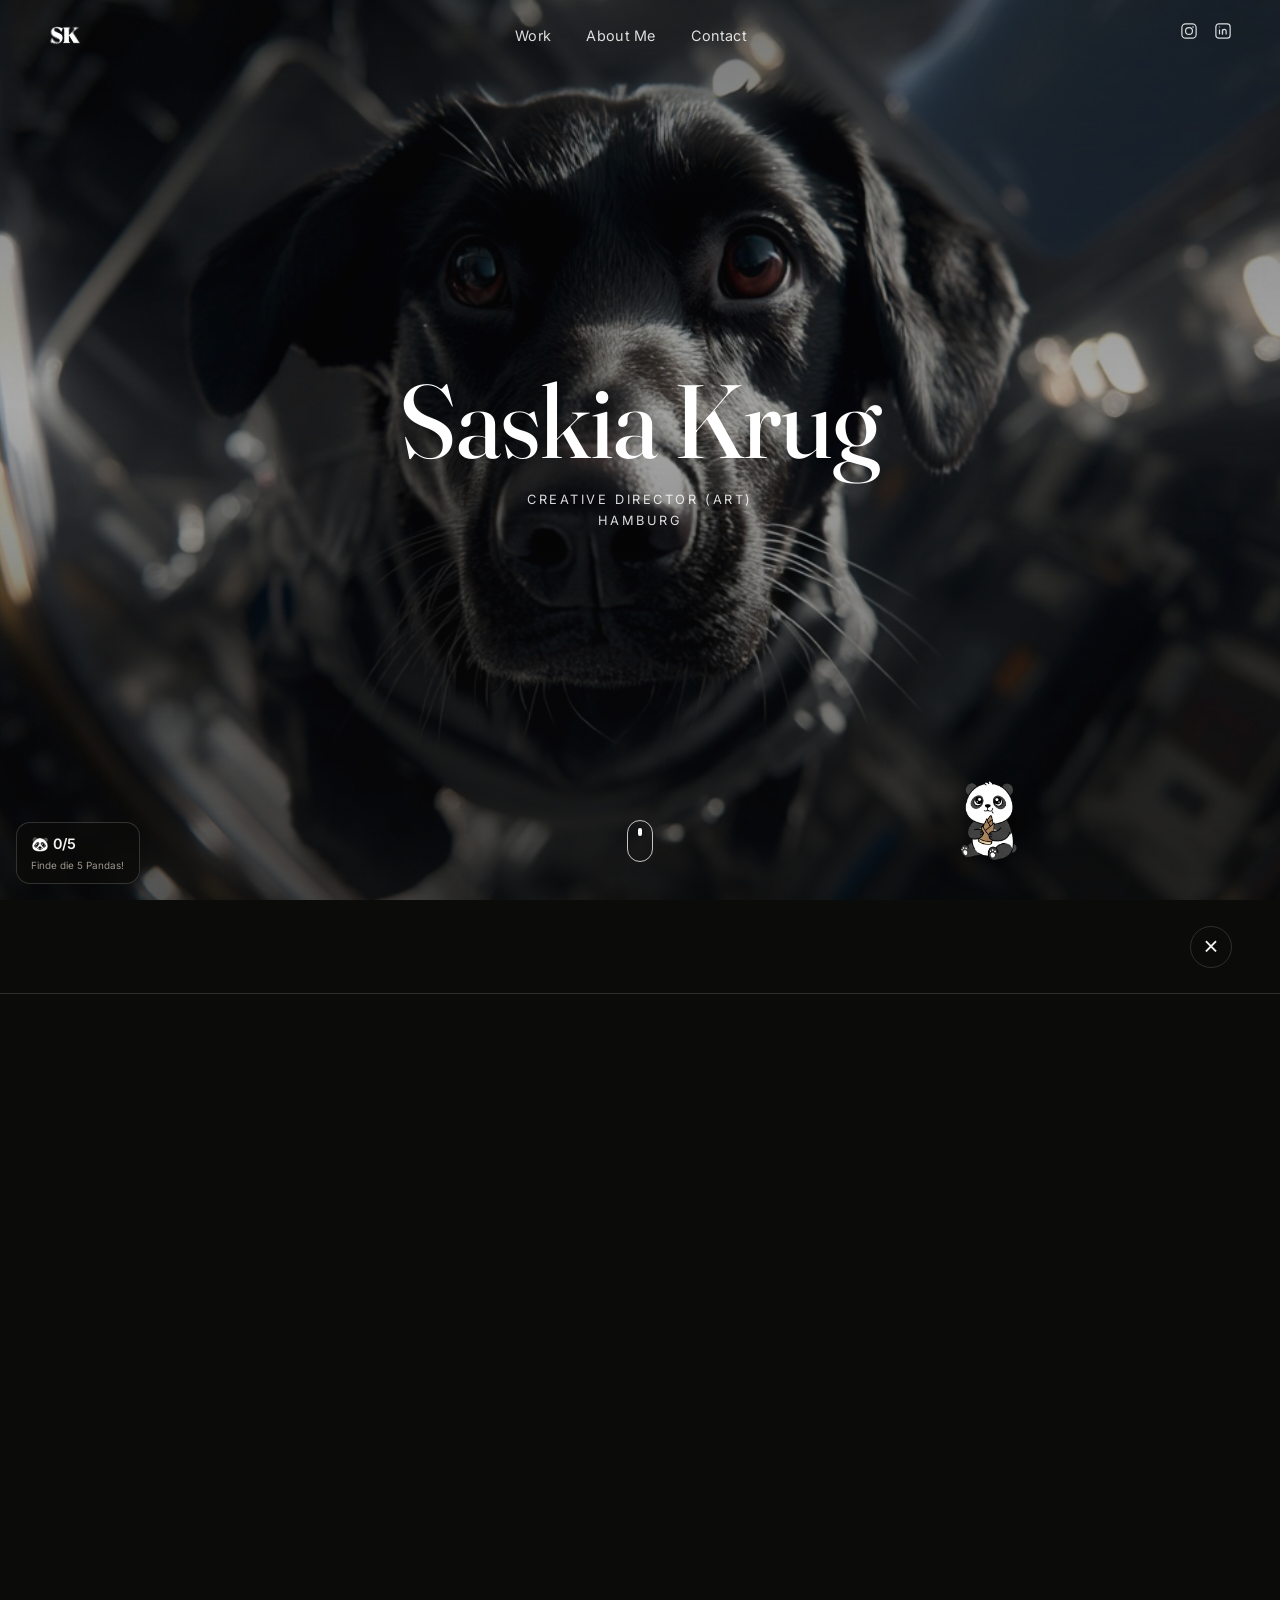
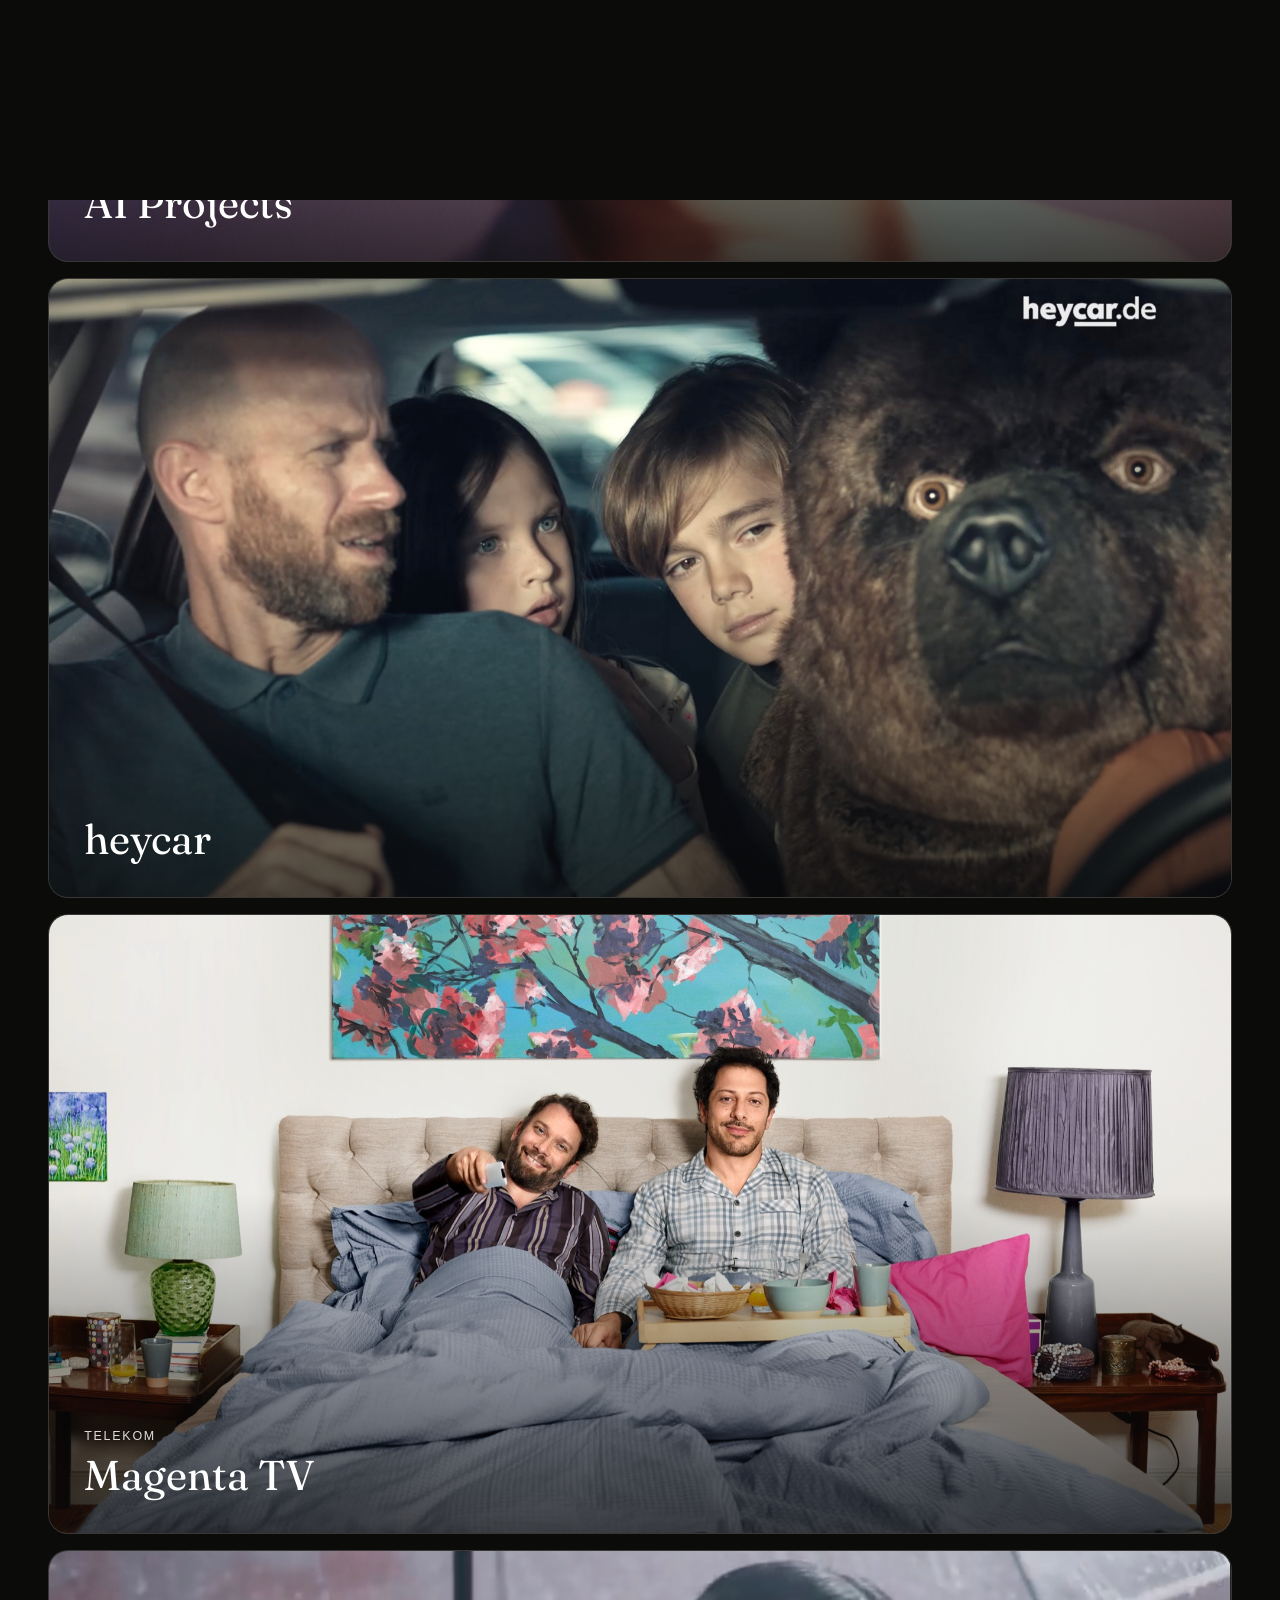
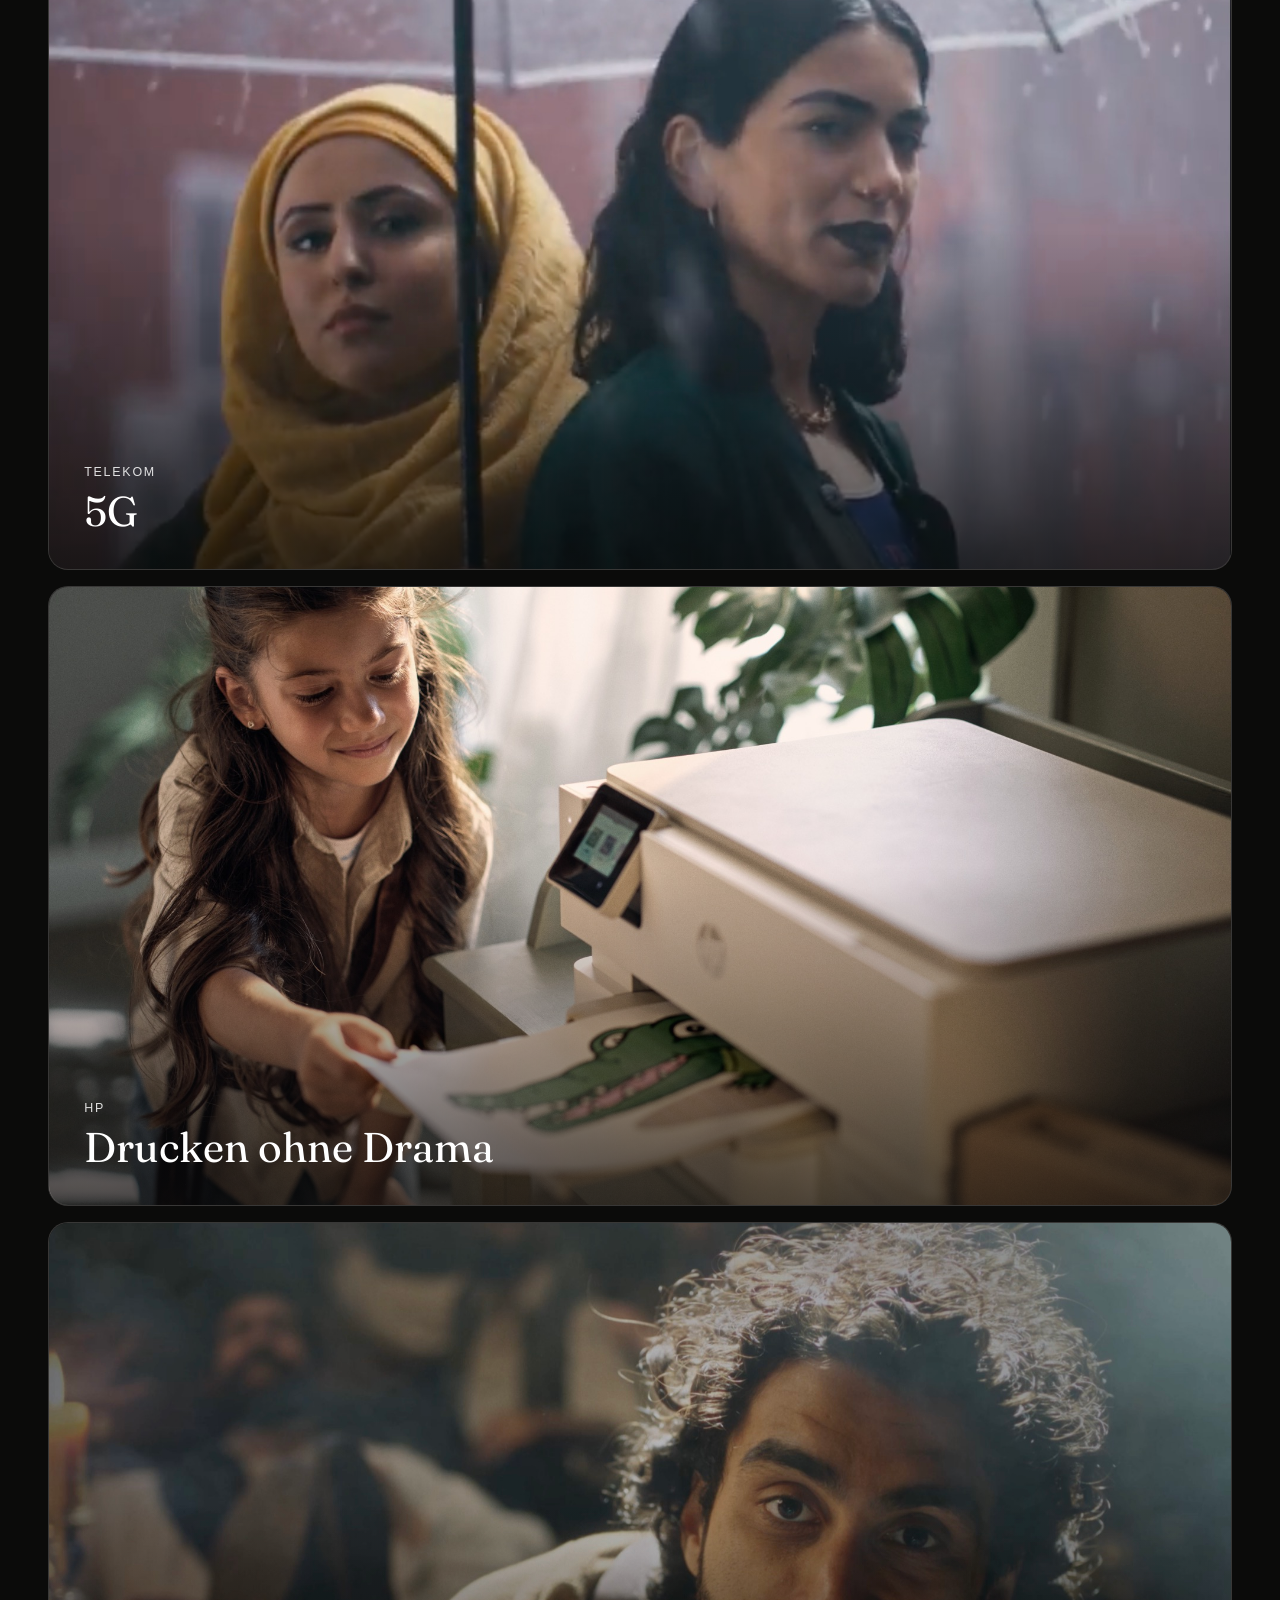
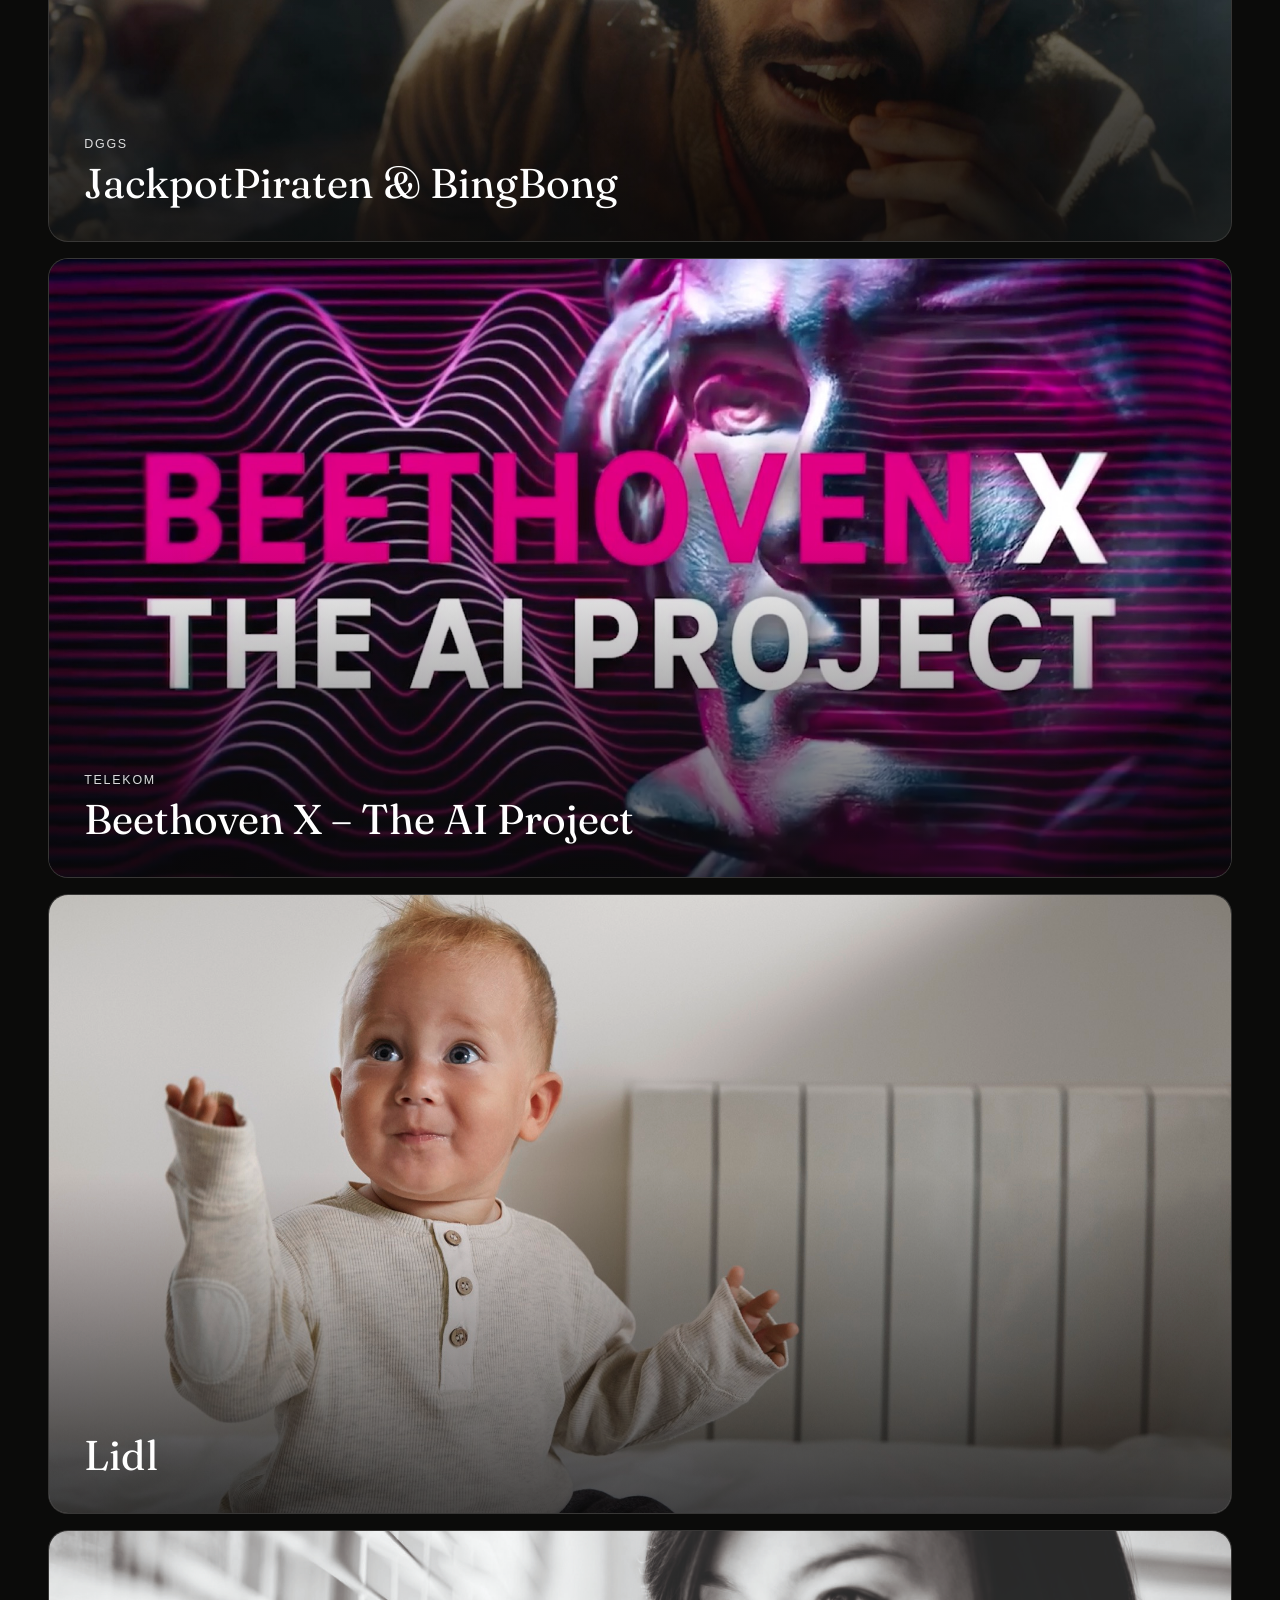
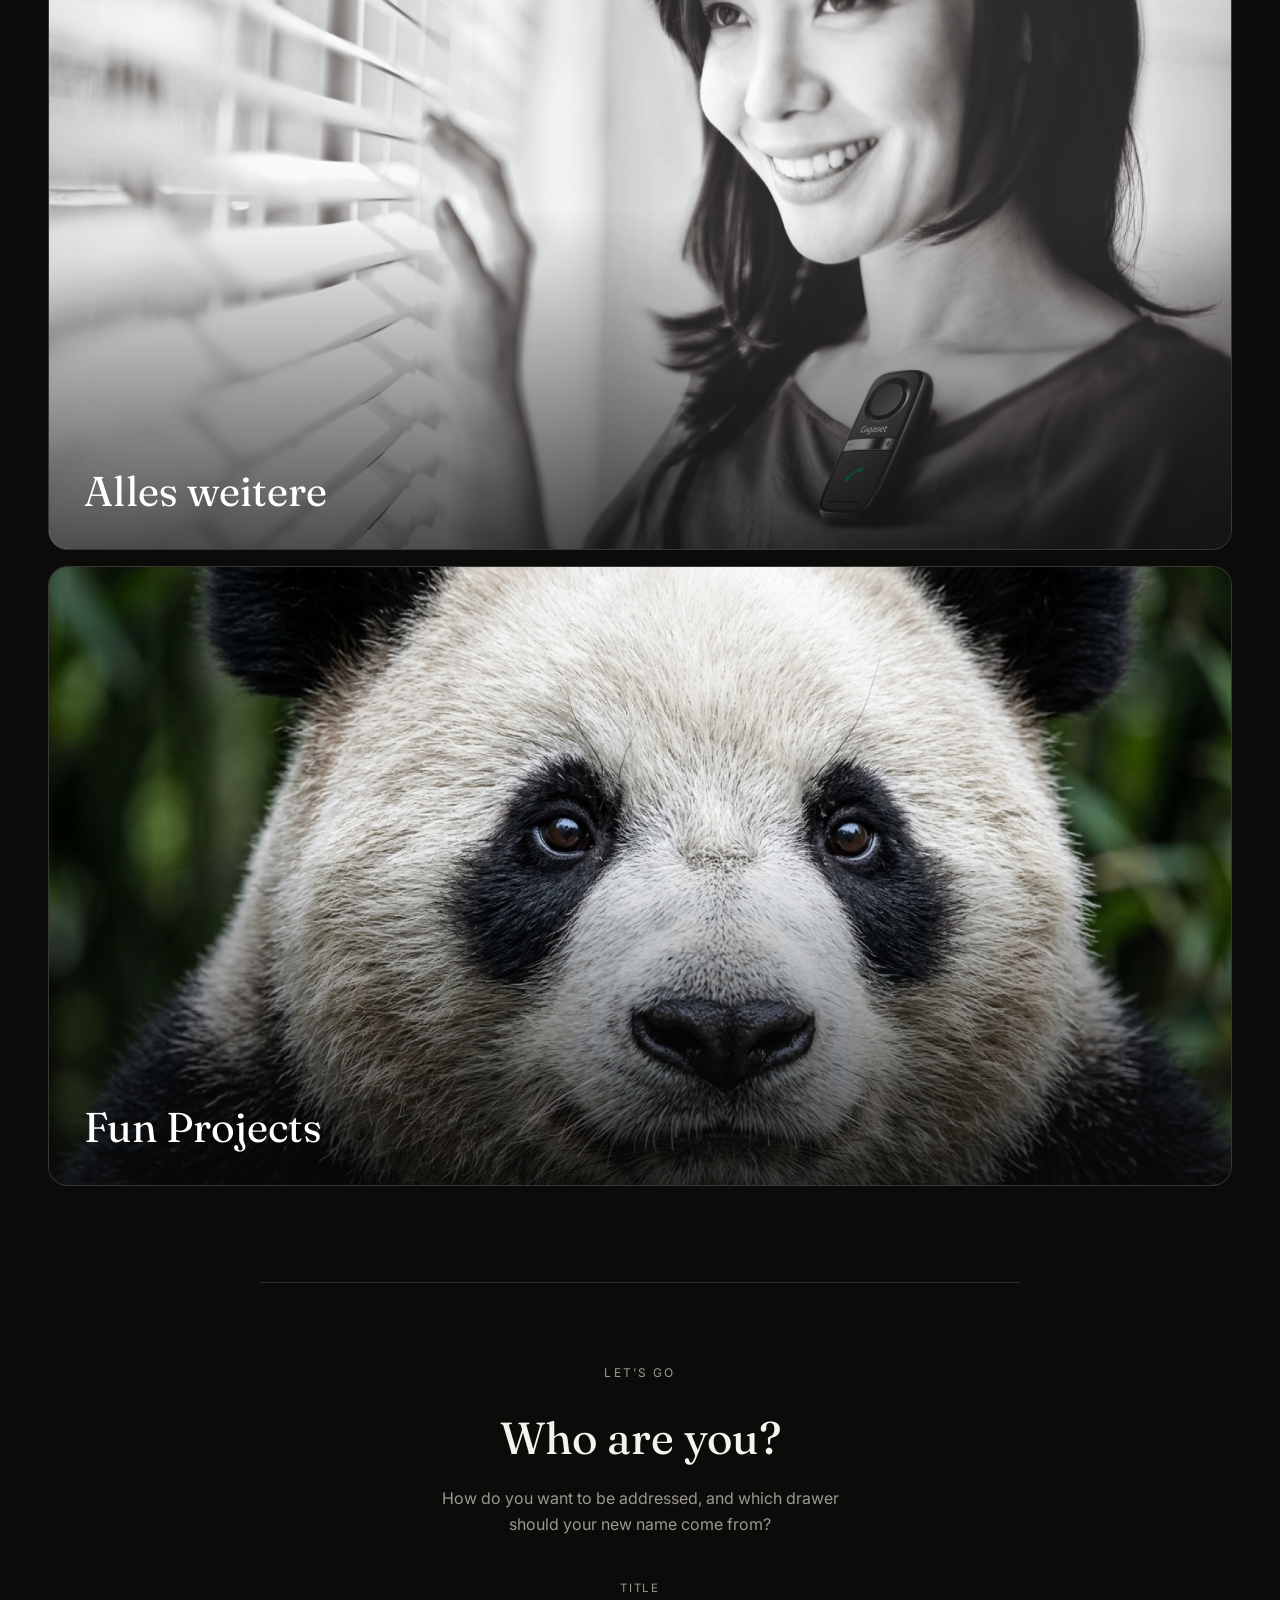
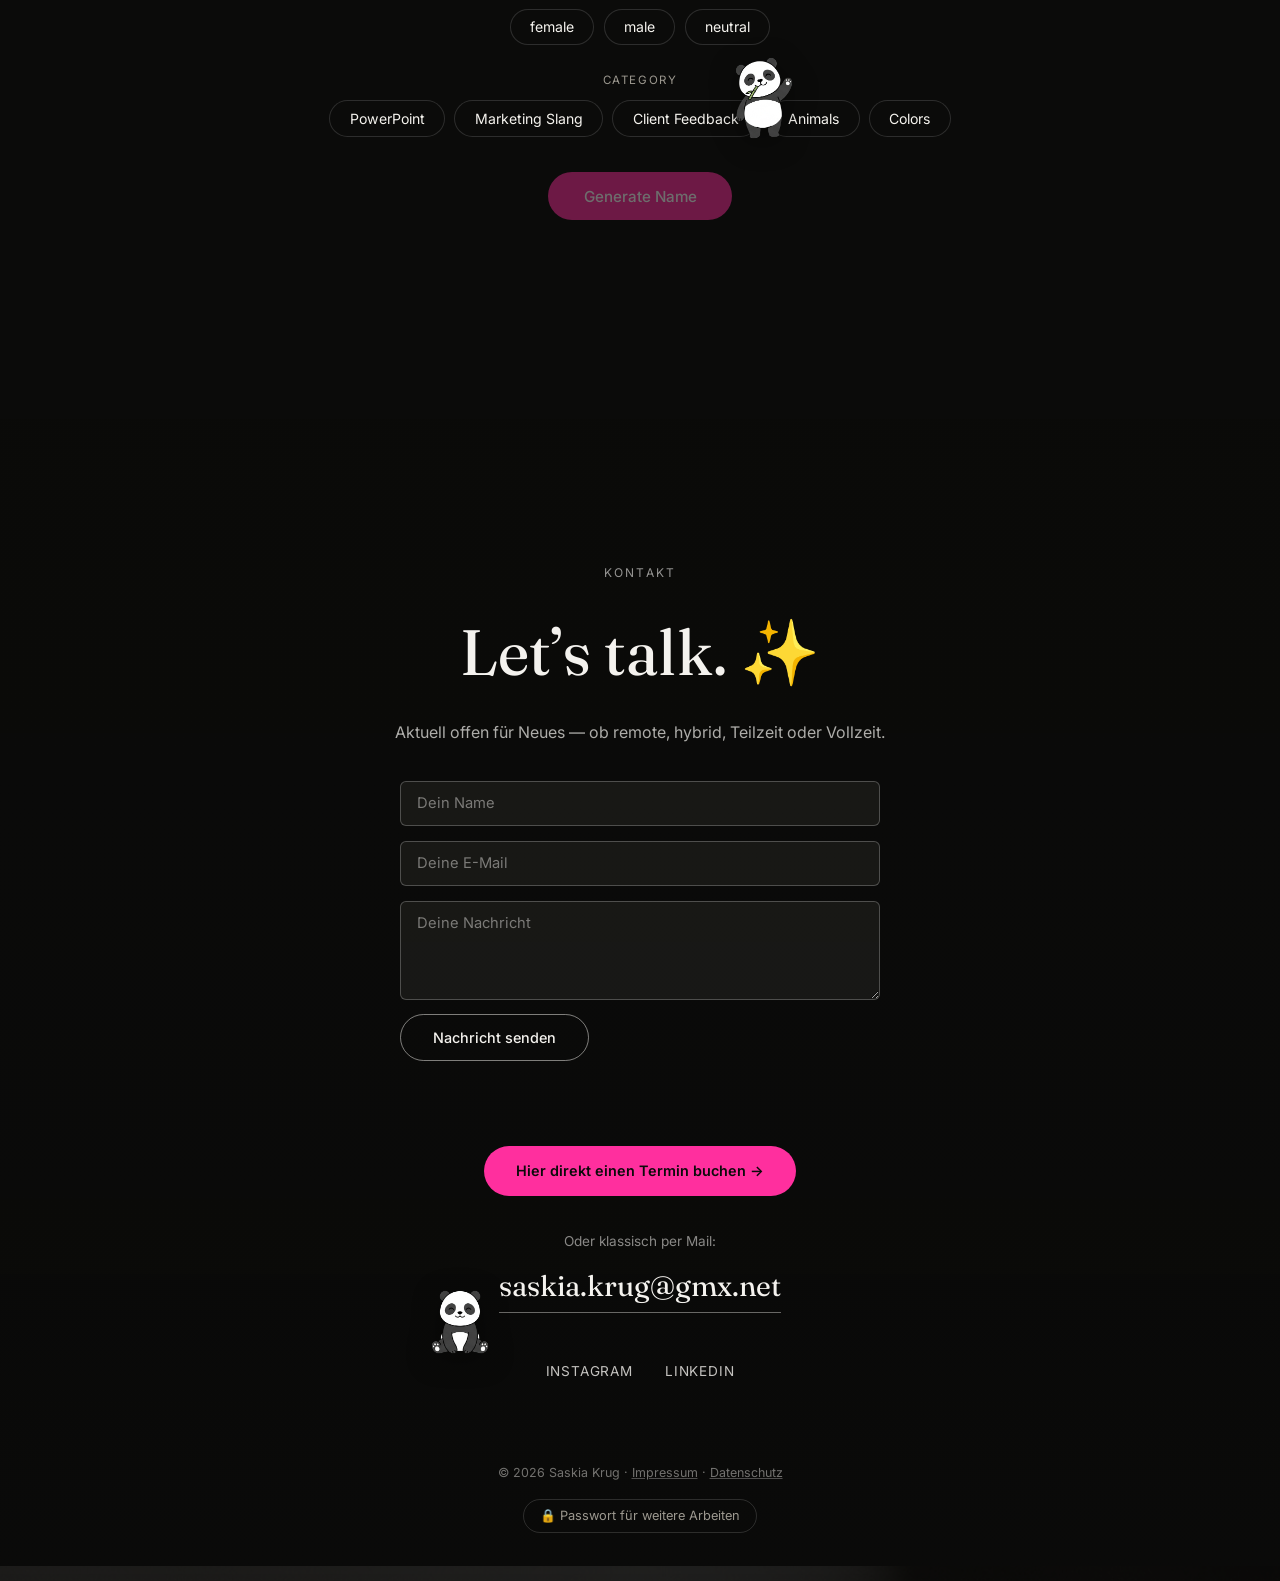
==== index.html @ 2ca51443 "About-Me-Text: Komma nach 'angefangen' wieder entfernt Co-Authored-By: Claude Sonnet 5 <noreply@anth" ====
<!DOCTYPE html>
<html lang="de">
<head>
<meta charset="UTF-8">
<meta name="viewport" content="width=device-width, initial-scale=1.0">
<title>Saskia Krug — Creative Director</title>
<link rel="icon" type="image/png" href="assets/header/favicon.png">
<meta name="description" content="Saskia Krug, Creative Director (Art) aus Hamburg. Ausgewählte Arbeiten aus knapp 20 Jahren Werbung.">
<link rel="preconnect" href="https://fonts.googleapis.com">
<link rel="preconnect" href="https://fonts.gstatic.com" crossorigin>
<link href="https://fonts.googleapis.com/css2?family=Fraunces:opsz,wght@9..144,340;9..144,440;9..144,520&family=Inter:wght@300;400;500;600&display=swap" rel="stylesheet">
<link rel="stylesheet" href="css/style.css">
<link rel="stylesheet" href="css/panda-hunt.css">
<link href="https://assets.calendly.com/assets/external/widget.css" rel="stylesheet">
<script src="https://assets.calendly.com/assets/external/widget.js" type="text/javascript" async></script>
<!-- Cloudflare Web Analytics --><script type='module' src='https://static.cloudflareinsights.com/beacon.min.js' data-cf-beacon='{"token": "488ae56f09494317940a89add49a02ae"}'></script><!-- End Cloudflare Web Analytics -->
</head>
<body data-panda-page="home">

<!-- PASSWORD GATE -->
<div class="password-gate is-hidden" id="passwordGate">
  <button class="gallery-overlay__close password-gate__close" id="passwordClose" aria-label="Schließen">&times;</button>
  <form class="password-gate__box" id="passwordForm">
    <img src="assets/header/SK_Logo.png" alt="SK" class="password-gate__logo">
    <p class="password-gate__label">Für ein paar weitere Arbeiten</p>
    <input type="password" id="passwordInput" placeholder="Passwort" autocomplete="off" required>
    <button type="submit">Rein</button>
    <p class="password-gate__error" id="passwordError" hidden>Falsches Passwort.</p>
  </form>
</div>

<!-- NAV -->
<header class="nav">
  <a href="#top" class="nav__mark" aria-label="Nach oben">
    <img src="assets/header/SK_Logo_white.png" alt="SK" class="nav__logo nav__logo--dark">
    <img src="assets/header/SK_Logo.png" alt="SK" class="nav__logo nav__logo--light">
  </a>
  <nav class="nav__links">
    <a href="#work">Work</a>
    <a href="#" id="navAbout">About Me</a>
    <a href="#contact">Contact</a>
  </nav>
  <div class="nav__social">
    <a href="https://www.instagram.com/saskiakrug/" target="_blank" rel="noopener" aria-label="Instagram">
      <svg viewBox="0 0 24 24" width="18" height="18" fill="none" stroke="currentColor" stroke-width="1.6"><rect x="2.5" y="2.5" width="19" height="19" rx="5"/><circle cx="12" cy="12" r="4.6"/><circle cx="17.4" cy="6.6" r="1.1" fill="currentColor" stroke="none"/></svg>
    </a>
    <a href="https://www.linkedin.com/in/saskia-krug/" target="_blank" rel="noopener" aria-label="LinkedIn">
      <svg viewBox="0 0 24 24" width="18" height="18" fill="none" stroke="currentColor" stroke-width="1.6"><rect x="2.5" y="2.5" width="19" height="19" rx="4"/><line x1="7.3" y1="10" x2="7.3" y2="16.5"/><circle cx="7.3" cy="6.7" r="0.2" fill="currentColor"/><path d="M11.3 16.5v-4c0-1.6 1-2.6 2.5-2.6s2.4 1 2.4 2.6v4"/><line x1="11.3" y1="10" x2="11.3" y2="16.5"/></svg>
    </a>
  </div>
</header>

<!-- HERO -->
<section class="hero" id="top">
  <video class="hero__bg" data-parallax="0.35" src="assets/header/hero-motte.mp4" poster="assets/header/hero-bg.jpeg" autoplay muted loop playsinline></video>
  <div class="hero__overlay"></div>
  <div class="hero__content">
    <h1>Saskia Krug</h1>
    <p class="eyebrow">Creative Director (Art)<br>Hamburg</p>
  </div>
  <button class="scroll-cue" data-scroll-to="#work" aria-label="Nach unten scrollen">
    <span></span>
  </button>
</section>

<!-- TICKER (Test) -->
<div class="ticker">
  <div class="ticker__clip">
    <div class="ticker__track">
      <span class="ticker__item">Breaking News +++ Currently Available +++</span>
      <span class="ticker__item">Breaking News +++ Currently Available +++</span>
      <span class="ticker__item">Breaking News +++ Currently Available +++</span>
      <span class="ticker__item">Breaking News +++ Currently Available +++</span>
      <span class="ticker__item">Breaking News +++ Currently Available +++</span>
      <span class="ticker__item">Breaking News +++ Currently Available +++</span>
      <span class="ticker__item">Breaking News +++ Currently Available +++</span>
      <span class="ticker__item">Breaking News +++ Currently Available +++</span>
    </div>
  </div>
</div>

<!-- WORK -->
<section class="work" id="work">
  <p class="section-label" data-reveal>Arbeiten</p>
  <div class="work__header" data-reveal>
    <h2 class="work__heading">WORK, WORK, WORK</h2>
    <button type="button" class="work__more-btn" id="unlockTriggerTop">Noch mehr Arbeiten</button>
  </div>
  <div class="work__grid" id="workGrid" data-reveal></div>
</section>

<!-- PLAYGROUND: NICKNAME GENERATOR -->
<section class="playground" id="playground" data-reveal>
  <p class="section-label">Let’s go</p>
  <h2 class="playground__heading">Who are you?</h2>
  <p class="playground__intro">How do you want to be addressed, and which drawer should your new name come from?</p>

  <div class="playground__controls">
    <div class="playground__group">
      <span class="playground__label">Title</span>
      <div class="playground__pills" id="genderPills">
        <button type="button" class="pill" data-value="female">female</button>
        <button type="button" class="pill" data-value="male">male</button>
        <button type="button" class="pill" data-value="neutral">neutral</button>
      </div>
    </div>
    <div class="playground__group">
      <span class="playground__label">Category</span>
      <div class="playground__pills" id="categoryPills">
        <button type="button" class="pill" data-value="powerpoint">PowerPoint</button>
        <button type="button" class="pill" data-value="marketing">Marketing Slang</button>
        <button type="button" class="pill" data-value="feedback">Client Feedback</button>
        <button type="button" class="pill" data-value="animals">Animals</button>
        <button type="button" class="pill" data-value="colors">Colors</button>
      </div>
    </div>
  </div>

  <button type="button" class="playground__generate" id="generateBtn">Generate Name</button>

  <div class="playground__result" id="playgroundResult" aria-live="polite">
    <p class="playground__result-name" id="resultName">—</p>
  </div>
</section>

<!-- CONTACT -->
<footer class="contact" id="contact" data-reveal>
  <div class="contact__bg" data-parallax="0.15" style="background-image:url('assets/header/closing-bg.jpeg')"></div>
  <div class="contact__overlay"></div>
  <div class="contact__content">
    <p class="section-label">Kontakt</p>
    <h2>Let’s talk. ✨</h2>
    <p class="contact__sub">Aktuell offen für Neues — ob remote, hybrid, Teilzeit oder Vollzeit.</p>

    <form class="contact__form" id="contactForm" action="https://formspree.io/f/xzebpyow" method="POST">
      <div class="contact__form-row">
        <input type="text" name="name" placeholder="Dein Name" required>
        <input type="email" name="email" placeholder="Deine E-Mail" required>
      </div>
      <textarea name="message" rows="4" placeholder="Deine Nachricht" required></textarea>
      <input type="text" name="_gotcha" class="contact__hp" tabindex="-1" autocomplete="off">
      <button type="submit" class="contact__submit">Nachricht senden</button>
      <p class="contact__form-status" id="contactStatus" aria-live="polite"></p>
    </form>

    <a class="contact__book" href="https://calendly.com/lydiaswelt" rel="noopener">Hier direkt einen Termin buchen →</a>

    <p class="contact__or">Oder klassisch per Mail:</p>
    <a class="contact__mail" href="mailto:saskia.krug@gmx.net">saskia.krug@gmx.net</a>
    <div class="contact__social">
      <a href="https://www.instagram.com/saskiakrug/" target="_blank" rel="noopener">Instagram</a>
      <a href="https://www.linkedin.com/in/saskia-krug/" target="_blank" rel="noopener">LinkedIn</a>
    </div>
    <p class="contact__copy">© <span id="year"></span> Saskia Krug · <a href="impressum.html">Impressum</a> · <a href="datenschutz.html">Datenschutz</a></p>
    <button type="button" class="contact__unlock" id="unlockTrigger">🔒 Passwort für weitere Arbeiten</button>
  </div>
</footer>

<!-- ABOUT OVERLAY -->
<div class="gallery-overlay about-overlay" id="aboutOverlay">
  <div class="gallery-overlay__bar">
    <div>
      <p class="gallery-overlay__client">Saskia Krug</p>
      <h3>About Me</h3>
    </div>
    <button class="gallery-overlay__close" id="aboutClose" aria-label="Schließen">&times;</button>
  </div>
  <div class="gallery-overlay__body about-overlay__body">
    <div class="about-overlay__hero">
      <div class="about-overlay__hero-bg" data-parallax="0.2" style="background-image:url('assets/header/closing-bg.jpeg')"></div>
      <div class="about-overlay__hero-overlay"></div>
      <p class="about-overlay__greeting">
        <span class="greet-line greet-line--1">Hey!</span>
        <span class="greet-line greet-line--2">Ja, wie schön, dass du hier bist! <span class="greet-emoji">🪩</span></span>
      </p>
    </div>

    <div class="about">
      <div class="about__portrait" data-reveal>
        <img src="assets/about/portrait.jpeg" alt="Porträt von Saskia Krug">
      </div>
      <div class="about__text" data-reveal>
        <p class="about__lead">Ich bin Saskia, Kreative aus Hamburg und mittlerweile seit knapp 20 Jahren in der Werbewelt zuhause.</p>
        <p>Ich hab vor 25 Jahren angefangen Kommunikationsdesign zu studieren, weil ich unbedingt nach England wollte! Meine Hamburger Uni hatte ein Partnerprogramm mit der Bucks New Uni in High Wycombe (da, wo Charlotte Roche herkommt) — gefühlt war es der einfachste Weg für mich, nach England zu ziehen. 😀 Den Abschluss habe ich an beiden Unis gemacht, danach bin ich noch 1 1/2 Jahre in London geblieben, um dann 2008 zurückzuziehen. Seitdem treibe ich mein Unwesen in der Hamburger Werbewelt.</p>
        <p>Ich bin sehr visuell getrieben, mit einer Vorliebe dafür, zusammen im Team Kampagnen zu erarbeiten — ob Telekommunikation, Mode oder Technik, irgendwie findet sich immer was Spannendes. Besonders in der Welt der Produktionen fühle ich mich zuhause. Zuletzt habe ich mir bei Leagas Delaney den Spitznamen „Prompt Queen“ erarbeitet, da ich mich dort in die wilde KI-Welt eingearbeitet habe, um die Kampagnen visuell weiterzubringen.</p>
        <p>Wie man an dieser Webseite sieht (oder auch nicht) probiere ich neuerdings auch mit Claude Code herum und habe große Lust, das bei meiner nächsten Station zu vertiefen. Ob Agentur- oder Kundenseite, Start-ups, Studios oder Produktionsfirmen — ich finde alles spannend und bin gespannt, wo die Reise als Nächstes hingeht.</p>

        <div class="stats">
          <div class="stats__item"><span>~20</span>Jahre Erfahrung</div>
          <div class="stats__item"><span>30+</span>Awards</div>
          <div class="stats__item"><span>8+</span>Agenturen</div>
        </div>

        <div class="timeline">
          <div class="timeline__row">
            <span class="timeline__date">09.2024 – 07.2026</span>
            <span class="timeline__role">CD (Art) <em>— Leagas Delaney</em></span>
          </div>
          <div class="timeline__row">
            <span class="timeline__date">02.2022 – 12.2023</span>
            <span class="timeline__role">CD (Art) <em>— TryNoAgency</em></span>
          </div>
          <div class="timeline__row">
            <span class="timeline__date">05.2018 – 12.2021</span>
            <span class="timeline__role">Senior AD <em>— DDB Hamburg</em></span>
          </div>
          <div class="timeline__row">
            <span class="timeline__date">07.2017 – 04.2018</span>
            <span class="timeline__role">Art Director <em>— Drehmoment</em></span>
          </div>
          <div class="timeline__row">
            <span class="timeline__date">02.2015 – 11.2016</span>
            <span class="timeline__role">Art Director <em>— Freunde des Hauses</em></span>
          </div>
          <div class="timeline__row">
            <span class="timeline__date">01.2013 – 11.2014</span>
            <span class="timeline__role">Art Director <em>— Neue Monarchie</em></span>
          </div>
          <div class="timeline__row">
            <span class="timeline__date">07.2010 – 10.2012</span>
            <span class="timeline__role">Jr Art Director <em>— Thjnk</em></span>
          </div>
          <div class="timeline__row">
            <span class="timeline__date">05.2009 – 06.2010</span>
            <span class="timeline__role">Junior Creative <em>— Grabarz &amp; Partner</em></span>
          </div>
        </div>
      </div>
    </div>

    <section class="clients">
      <p class="section-label">Clients</p>
      <ul class="clients__list">
        <li>Telekom</li><li>Mercedes-Benz</li><li>HP</li><li>heycar</li><li>Lidl</li>
        <li>Brita</li><li>Württembergische</li><li>Hamburger Abendblatt</li>
        <li>Hagebaumarkt</li><li>HSV Handball</li><li>Volkswagen</li>
        <li>Stage Entertainment</li><li>ARD</li>
      </ul>
    </section>

    <section class="awards">
      <p class="section-label">Awards</p>
      <div class="awards__grid">
        <p><strong>ADC</strong> — 1× Gold, 7× Silber, 18× Bronze</p>
        <p><strong>Deutscher Digital Award</strong> — 2× Silber</p>
        <p><strong>MAX Award</strong> — 1× Silber, 1× Bronze</p>
        <p><strong>LIA</strong> — 1× Bronze</p>
        <p><strong>Spotlight</strong> — 4× Silber, 2× Bronze</p>
        <p><strong>EPICA</strong> — 1× Bronze</p>
        <p><strong>Effie</strong> — 1× Bronze</p>
        <p><strong>Klappe</strong> — 3× Gold, 2× Silber, 5× Bronze</p>
        <p><strong>CLIO</strong> — 1× Gold, 1× Bronze</p>
        <p><strong>Radio Advertising Award</strong> — 2× Gold</p>
      </div>
    </section>

    <section class="about-overlay__contact">
      <p class="section-label">Contact</p>
      <h2>Let’s talk. ✨</h2>
      <p class="contact__sub">Aktuell offen für Neues — ob remote, hybrid, Teilzeit oder Vollzeit.</p>

      <form class="contact__form" action="https://formspree.io/f/xzebpyow" method="POST">
        <div class="contact__form-row">
          <input type="text" name="name" placeholder="Dein Name" required>
          <input type="email" name="email" placeholder="Deine E-Mail" required>
        </div>
        <textarea name="message" rows="4" placeholder="Deine Nachricht" required></textarea>
        <input type="text" name="_gotcha" class="contact__hp" tabindex="-1" autocomplete="off">
        <button type="submit" class="contact__submit">Nachricht senden</button>
        <p class="contact__form-status" aria-live="polite"></p>
      </form>

      <a class="contact__book" href="https://calendly.com/lydiaswelt" rel="noopener">Hier direkt einen Termin buchen →</a>

      <p class="contact__or">Oder klassisch per Mail:</p>
      <a class="contact__mail" href="mailto:saskia.krug@gmx.net">saskia.krug@gmx.net</a>
      <div class="contact__social">
        <a href="https://www.instagram.com/saskiakrug/" target="_blank" rel="noopener">Instagram</a>
        <a href="https://www.linkedin.com/in/saskia-krug/" target="_blank" rel="noopener">LinkedIn</a>
      </div>
      <p class="contact__copy">© <span id="yearAbout"></span> Saskia Krug · <a href="impressum.html">Impressum</a> · <a href="datenschutz.html">Datenschutz</a></p>
    </section>

    <button type="button" class="overlay-back" id="aboutBack">
      <span class="overlay-back__arrow">←</span> Back
    </button>
  </div>
</div>

<!-- GALLERY OVERLAY -->
<div class="gallery-overlay" id="galleryOverlay">
  <div class="gallery-overlay__bar">
    <div>
      <p class="gallery-overlay__client" id="galleryClient"></p>
      <h3 id="galleryTitle"></h3>
    </div>
    <button class="gallery-overlay__close" id="galleryClose" aria-label="Schließen">&times;</button>
  </div>
  <div class="gallery-overlay__body" id="galleryBody"></div>
</div>

<!-- LIGHTBOX -->
<div class="lightbox" id="lightbox">
  <button class="lightbox__close" id="lightboxClose" aria-label="Schließen">&times;</button>
  <button class="lightbox__nav lightbox__nav--prev" id="lightboxPrev" aria-label="Vorheriges Bild">&#8249;</button>
  <img id="lightboxImg" src="" alt="">
  <button class="lightbox__nav lightbox__nav--next" id="lightboxNext" aria-label="Nächstes Bild">&#8250;</button>
</div>

<script src="js/script.js"></script>
<script>window.PANDA_ASSET_BASE = "assets/";</script>
<script src="js/panda-hunt.js"></script>
</body>
</html>
---- css/style.css ----
:root{
  --bg: #0b0b0a;
  --bg-alt: #171615;
  --ink: #f5f3ee;
  --ink-soft: #9c988f;
  --line: rgba(255,255,255,.14);
  --accent: #c9603e;
  --neon-pink: #ff2f9e;
  --neon-green: #39ff8f;
  --serif: 'Fraunces', Georgia, serif;
  --sans: 'Inter', -apple-system, BlinkMacSystemFont, sans-serif;
}

*{ box-sizing:border-box; margin:0; padding:0; }

/* ---------- PASSWORD GATE ---------- */
.password-gate{
  position:fixed; inset:0; z-index:9999;
  background:rgba(8,8,7,.92);
  backdrop-filter:blur(10px);
  display:flex; align-items:center; justify-content:center;
  padding:1.5rem;
}
.password-gate.is-hidden{ display:none; }
.password-gate__close{
  position:absolute; top:1.4rem; right:1.4rem;
  color:var(--ink); background:none;
}
.password-gate__box{
  width:100%; max-width:320px;
  display:flex; flex-direction:column; align-items:center;
  text-align:center;
}
.password-gate__logo{ width:34px; margin-bottom:1.6rem; filter:invert(1) brightness(2); }
.password-gate__label{
  font-family:'Inter', sans-serif; font-size:.85rem; color:var(--ink-soft);
  margin-bottom:1.4rem;
}
.password-gate__box input{
  width:100%; font-family:'Inter', sans-serif; font-size:.95rem;
  padding:.8rem 1rem; margin-bottom:.8rem;
  border:1px solid var(--line); border-radius:6px;
  background:var(--bg-alt); color:var(--ink); text-align:center;
}
.password-gate__box input:focus{ outline:none; border-color:var(--ink-soft); }
.password-gate__box button{
  width:100%; font-family:'Inter', sans-serif; font-weight:500; font-size:.9rem;
  padding:.8rem 1rem;
  border:none; border-radius:6px;
  background:var(--ink); color:var(--bg);
  cursor:pointer;
}
.password-gate__box button:hover{ opacity:.9; }
.password-gate__error{
  font-family:'Inter', sans-serif; font-size:.8rem; color:var(--accent);
  margin-top:.9rem;
}
html{ scroll-behavior:smooth; }
body{
  background:var(--bg);
  color:var(--ink);
  font-family:var(--sans);
  font-weight:400;
  line-height:1.6;
  -webkit-font-smoothing:antialiased;
  overflow-x:hidden;
}
img{ max-width:100%; display:block; }
a{ color:inherit; text-decoration:none; }
ul{ list-style:none; }

.section-label{
  font-size:.75rem;
  letter-spacing:.18em;
  text-transform:uppercase;
  color:var(--ink-soft);
  margin-bottom:1.2rem;
}

/* ---------- NAV ---------- */
.nav{
  position:fixed; top:0; left:0; right:0; z-index:200;
  display:flex; align-items:center; justify-content:space-between;
  padding:1.4rem clamp(1.2rem, 4vw, 3rem);
  color:#fff;
  transition:background .35s ease, color .35s ease, backdrop-filter .35s ease;
}
.nav.is-scrolled{
  background:rgba(11,11,10,.78);
  backdrop-filter:blur(10px);
  color:var(--ink);
  border-bottom:1px solid var(--line);
}
.nav__mark{ display:block; width:34px; }
.nav__logo{ width:34px; }
.nav__logo--light{ display:none; }

.nav__links{ display:flex; gap:2.2rem; font-size:.9rem; letter-spacing:.02em; }
.nav__links a{ opacity:.85; transition:opacity .2s; }
.nav__links a:hover{ opacity:1; }

.nav__social{ display:flex; gap:1rem; align-items:center; }
.nav__social a{ opacity:.85; transition:opacity .2s, transform .2s; }
.nav__social a:hover{ opacity:1; transform:translateY(-1px); }

@media (max-width: 640px){
  .nav{ padding:1.1rem 1rem; }
  .nav__links{ gap:.9rem; font-size:.68rem; }
  .nav__social{ gap:.6rem; }
  .nav__social svg{ width:15px; height:15px; }
}

/* ---------- HERO ---------- */
.hero{
  position:relative;
  height:100svh;
  min-height:560px;
  overflow:hidden;
  display:flex; align-items:center; justify-content:center;
}
.hero__bg{
  position:absolute; inset:-10% 0 0 0; height:120%; width:100%;
  background-size:cover; background-position:center;
  object-fit:cover; object-position:center;
  will-change:transform;
}
.hero__overlay{
  position:absolute; inset:0;
  background:linear-gradient(180deg, rgba(10,10,10,.55) 0%, rgba(10,10,10,.35) 45%, rgba(10,10,10,.7) 100%);
}
.hero__content{
  position:relative; z-index:2; text-align:center; color:#fff;
  padding:0 1.5rem;
}
.eyebrow{
  font-size:.8rem; letter-spacing:.2em; text-transform:uppercase;
  opacity:.85; margin-top:1.1rem; line-height:1.6;
}
.hero h1{
  font-family:var(--serif);
  font-weight:440;
  font-size:clamp(3rem, 9vw, 6.5rem);
  line-height:1;
  letter-spacing:-.01em;
}
.hero__tag{
  margin-top:1.2rem;
  font-size:1.05rem;
  opacity:.9;
}
.hero__tag--about{
  color:var(--ink-soft);
  font-size:1.05rem;
  margin:-.4rem 0 1.6rem;
}

.scroll-cue{
  position:absolute; bottom:2.4rem; left:50%; transform:translateX(-50%);
  z-index:2; width:26px; height:42px;
  border:1.5px solid rgba(255,255,255,.75);
  border-radius:14px;
  background:transparent; cursor:pointer;
}
.scroll-cue span{
  position:absolute; top:7px; left:50%; width:4px; height:8px;
  margin-left:-2px; border-radius:2px; background:#fff;
  animation:cue 1.8s ease infinite;
}
@keyframes cue{
  0%{ transform:translateY(0); opacity:1; }
  70%{ transform:translateY(12px); opacity:0; }
  100%{ opacity:0; }
}

/* ---------- REVEAL ---------- */
[data-reveal]{
  opacity:0; transform:translateY(28px);
  transition:opacity .8s ease, transform .8s ease;
}
[data-reveal].in-view{ opacity:1; transform:translateY(0); }

/* ---------- ABOUT ---------- */
.about{
  display:grid;
  grid-template-columns:.85fr 1.15fr;
  gap:clamp(2rem, 6vw, 6rem);
  align-items:start;
  padding:clamp(5rem,10vw,8rem) clamp(1.2rem,4vw,3rem);
  max-width:1280px; margin:0 auto;
}
.about__portrait{
  position:sticky; top:6rem;
  border-radius:16px; overflow:hidden;
  aspect-ratio:4/5;
}
.about__portrait img{ width:100%; height:100%; object-fit:cover; }
.about__lead{
  font-family:var(--serif);
  font-size:clamp(1.5rem, 2.6vw, 2rem);
  font-weight:440;
  line-height:1.3;
  margin-bottom:1.4rem;
}
.about__text p{ color:var(--ink-soft); max-width:56ch; }
.about__text p + p{ margin-top:1rem; }

.stats{
  display:flex; gap:clamp(1.5rem,4vw,3rem);
  margin:2.6rem 0 3rem;
  padding-top:2rem;
  border-top:1px solid var(--line);
}
.stats__item{ font-size:.82rem; color:var(--ink-soft); }
.stats__item span{
  display:block; font-family:var(--serif); font-size:2rem; color:var(--ink);
  margin-bottom:.2rem;
}

.timeline__row{
  display:flex; flex-wrap:wrap; gap:.3rem 1rem;
  padding:.9rem 0;
  border-top:1px solid var(--line);
  font-size:.92rem;
}
.timeline__row:last-child{ border-bottom:1px solid var(--line); }
.timeline__date{ color:var(--ink-soft); min-width:160px; }
.timeline__role em{ font-style:normal; color:var(--ink-soft); }

/* ---------- CLIENTS ---------- */
.clients{
  padding:3rem clamp(1.2rem,4vw,3rem) 4rem;
  max-width:1280px; margin:0 auto;
  border-top:1px solid var(--line);
}
.clients__list{
  display:flex; flex-wrap:wrap; gap:.6rem 1.4rem;
}
.clients__list li{
  font-family:var(--serif);
  font-size:clamp(1.1rem,2.4vw,1.5rem);
  color:var(--ink-soft);
}

/* ---------- WORK ---------- */
.work{
  padding:2rem clamp(1.2rem,4vw,3rem) 6rem;
  max-width:1400px; margin:0 auto;
}
.work__header{
  display:flex; align-items:center; justify-content:space-between;
  gap:1.2rem 1.5rem;
  flex-wrap:wrap;
  margin-bottom:3rem;
}
.work__heading{
  font-family:var(--serif); font-weight:440;
  font-size:clamp(2rem,4.5vw,3.2rem);
}
.work__more-btn{
  flex-shrink:0;
  font-family:var(--sans); font-weight:500; font-size:.85rem;
  padding:.65rem 1.3rem;
  border:1px solid var(--line);
  border-radius:999px;
  background:transparent; color:var(--ink);
  cursor:pointer; white-space:nowrap;
  transition:background .2s, color .2s, border-color .2s;
}
.work__more-btn:hover{ background:var(--ink); color:var(--bg); border-color:var(--ink); }
.work__grid{
  display:flex;
  flex-direction:column;
  gap:1rem;
  opacity:0; transform:translateY(24px);
  transition:opacity .7s ease, transform .7s ease;
}
.work__grid.in-view{ opacity:1; transform:translateY(0); }

.work__tile{
  position:relative;
  width:100%;
  height:min(72vh, 620px);
  border-radius:20px;
  overflow:hidden;
  cursor:pointer;
  background:var(--bg-alt);
  border:1px solid var(--line);
  padding:0;
  display:block;
}
.work__tile img{
  position:absolute; inset:0;
  width:100%; height:100%; object-fit:cover;
  transition:transform 1s cubic-bezier(.2,.7,.2,1);
}
.work__tile:hover img{ transform:scale(1.04); }

.work__tile__overlay{
  position:absolute; inset:0;
  background:linear-gradient(180deg, rgba(10,10,10,0) 45%, rgba(10,10,10,.72) 100%);
  display:flex; align-items:flex-end; justify-content:flex-start;
  padding:2rem 2.2rem;
  color:#fff;
  text-align:left;
}
.work__tile__client{
  font-size:.78rem; letter-spacing:.14em; text-transform:uppercase; opacity:.85;
  margin-bottom:.4rem;
}
.work__tile__title{
  font-family:var(--serif); font-size:clamp(1.8rem, 3.5vw, 2.6rem);
}

@media (max-width: 720px){
  .work__tile{ height:340px; }
  .work__tile__overlay{ padding:1.4rem 1.6rem; }
}

/* ---------- AWARDS ---------- */
.awards{
  padding:5rem clamp(1.2rem,4vw,3rem);
  max-width:1280px; margin:0 auto;
  border-top:1px solid var(--line);
}
.awards__grid{
  display:grid;
  grid-template-columns:repeat(auto-fit, minmax(230px,1fr));
  gap:.9rem 2rem;
}
.awards__grid p{ font-size:.92rem; color:var(--ink-soft); }
.awards__grid strong{ color:var(--ink); font-weight:500; }

/* ---------- PLAYGROUND ---------- */
.playground{
  padding:5rem clamp(1.2rem,4vw,3rem) 6rem;
  max-width:760px; margin:0 auto;
  text-align:center;
  border-top:1px solid var(--line);
}
.playground__heading{
  font-family:var(--serif); font-weight:440;
  font-size:clamp(2rem,4.5vw,2.8rem);
  margin-bottom:.8rem;
}
.playground__intro{
  color:var(--ink-soft);
  max-width:44ch; margin:0 auto 2.6rem;
}
.playground__controls{
  display:flex; flex-direction:column; gap:1.6rem;
  margin-bottom:2.2rem;
}
.playground__label{
  display:block; font-size:.72rem; letter-spacing:.14em; text-transform:uppercase;
  color:var(--ink-soft); margin-bottom:.7rem;
}
.playground__pills{
  display:flex; flex-wrap:wrap; gap:.6rem; justify-content:center;
}
.pill{
  font-family:var(--sans); font-size:.88rem;
  padding:.55rem 1.2rem;
  border:1px solid var(--line);
  border-radius:999px;
  background:var(--bg);
  color:var(--ink);
  cursor:pointer;
  transition:background .2s, color .2s, border-color .2s;
}
.pill:hover{ border-color:var(--ink-soft); }
.pill.is-active{
  background:var(--ink); color:var(--bg); border-color:var(--ink);
}
.playground__generate{
  font-family:var(--sans); font-weight:500; font-size:.95rem;
  padding:.9rem 2.2rem;
  border:none; border-radius:999px;
  background:var(--neon-pink); color:#fff;
  cursor:pointer;
  transition:transform .2s, opacity .2s;
}
.playground__generate:hover{ opacity:.9; }
.playground__generate:active{ transform:scale(.97); }
.playground__generate:disabled{ opacity:.4; cursor:not-allowed; }

.playground__result{
  margin-top:2.6rem;
  min-height:3.5rem;
}
.playground__result-name{
  font-family:var(--serif); font-weight:440;
  font-size:clamp(1.6rem,4.5vw,2.4rem);
  opacity:0; transform:translateY(10px) scale(.97);
  transition:opacity .45s ease, transform .45s ease;
}
.playground__result-name.is-visible{
  opacity:1; transform:translateY(0) scale(1);
}
/* ---------- CONTACT ---------- */
.contact{
  position:relative;
  overflow:hidden;
  background:var(--bg);
  color:#f4f2ee;
  padding:clamp(5rem,12vw,9rem) clamp(1.2rem,4vw,3rem) 3rem;
  text-align:center;
}
.contact__bg{
  position:absolute; inset:-10% 0 0 0; height:120%;
  background-size:cover; background-position:center;
  will-change:transform;
}
.contact__overlay{
  position:absolute; inset:0;
  background:linear-gradient(180deg, rgba(10,10,9,.82) 0%, rgba(10,10,9,.78) 60%, rgba(10,10,9,.9) 100%);
}
.contact__content{ position:relative; z-index:2; }
.contact .section-label{ color:rgba(244,242,238,.6); }
.contact h2{
  font-family:var(--serif); font-weight:440;
  font-size:clamp(2.4rem,6vw,4rem);
  margin-bottom:1rem;
}
.contact__sub{ color:rgba(244,242,238,.7); margin-bottom:2.2rem; }

.contact__form{
  max-width:480px; margin:0 auto 2rem;
  display:flex; flex-direction:column; gap:.9rem;
  text-align:left;
}
.contact__form-row{
  display:flex; gap:.9rem;
  flex-wrap:wrap;
}
.contact__form-row input{ flex:1 1 180px; }
.contact__form input,
.contact__form textarea{
  font-family:var(--sans); font-size:.92rem;
  background:rgba(244,242,238,.06);
  border:1px solid rgba(244,242,238,.25);
  border-radius:6px;
  padding:.8rem 1rem;
  color:#f4f2ee;
  resize:vertical;
}
.contact__form input::placeholder,
.contact__form textarea::placeholder{ color:rgba(244,242,238,.45); }
.contact__form input:focus,
.contact__form textarea:focus{
  outline:none; border-color:rgba(244,242,238,.6);
}
.contact__hp{ position:absolute; left:-9999px; width:1px; height:1px; opacity:0; }
.contact__submit{
  align-self:flex-start;
  font-family:var(--sans); font-weight:500; font-size:.9rem;
  padding:.85rem 2rem;
  border:1px solid rgba(244,242,238,.5);
  border-radius:999px;
  background:transparent; color:#f4f2ee;
  cursor:pointer;
  transition:background .2s, color .2s;
}
.contact__submit:hover{ background:#f4f2ee; color:var(--ink); }
.contact__submit:disabled{ opacity:.5; cursor:not-allowed; }
.contact__form-status{
  font-size:.85rem; min-height:1.2em;
  color:rgba(244,242,238,.75);
}
.contact__form-status.is-error{ color:#e79a8a; }
.contact__book{
  display:inline-block;
  font-family:var(--sans); font-weight:600; font-size:.9rem;
  padding:.85rem 2rem;
  margin:1.4rem 0 2.2rem;
  border-radius:999px;
  background:var(--neon-pink); color:#0b0b0a;
  transition:transform .2s, opacity .2s;
}
.contact__book:hover{ opacity:.85; transform:translateY(-1px); }
.contact__or{
  font-size:.85rem; color:rgba(244,242,238,.55);
  margin-bottom:.6rem;
}
.contact__mail{
  display:inline-block;
  font-family:var(--serif);
  font-size:clamp(1.3rem,3vw,1.8rem);
  border-bottom:1px solid rgba(244,242,238,.4);
  padding-bottom:.2rem;
  transition:opacity .2s;
}
.contact__mail:hover{ opacity:.7; }
.contact__social{
  display:flex; justify-content:center; gap:2rem;
  margin:3rem 0 5rem;
  font-size:.85rem; letter-spacing:.06em; text-transform:uppercase;
}
.contact__social a{ opacity:.8; transition:opacity .2s; }
.contact__social a:hover{ opacity:1; }
.contact__copy{ font-size:.78rem; color:rgba(244,242,238,.45); margin-bottom:1rem; }
.contact__copy a{ text-decoration:underline; text-decoration-color:rgba(244,242,238,.3); transition:color .2s; }
.contact__copy a:hover{ color:rgba(244,242,238,.8); }
.contact__unlock{
  display:inline-flex; align-items:center; gap:.4rem;
  background:none; border:1px solid var(--line); border-radius:20px;
  padding:.55rem 1rem;
  font-family:var(--sans); font-size:.8rem; color:var(--ink-soft);
  cursor:pointer; transition:border-color .2s, color .2s;
}
.contact__unlock:hover{ border-color:var(--ink-soft); color:var(--ink); }

/* ---------- GALLERY OVERLAY ---------- */
.gallery-overlay{
  position:fixed; inset:0; z-index:500;
  background:var(--bg);
  transform:translateY(100%);
  transition:transform .55s cubic-bezier(.2,.7,.2,1);
  overflow-y:auto;
}
.gallery-overlay.is-open{ transform:translateY(0); }
.gallery-overlay__bar{
  position:sticky; top:0; z-index:2;
  display:flex; align-items:flex-start; justify-content:space-between;
  padding:1.6rem clamp(1.2rem,4vw,3rem);
  background:var(--bg);
  border-bottom:1px solid var(--line);
}
.gallery-overlay__client{
  font-size:.75rem; letter-spacing:.14em; text-transform:uppercase; color:var(--ink-soft);
  margin-bottom:.3rem;
}
.gallery-overlay__bar h3{
  font-family:var(--serif); font-weight:440; font-size:clamp(1.5rem,3.4vw,2.2rem);
}
.gallery-overlay__close{
  background:none; border:1px solid var(--line); border-radius:50%;
  width:42px; height:42px; font-size:1.6rem; line-height:1; cursor:pointer;
  color:var(--ink); flex:none;
}

/* ---------- ABOUT OVERLAY ---------- */
.gallery-overlay__body.about-overlay__body{
  max-width:none; padding:0;
}
.about-overlay__hero{
  position:relative;
  height:min(50vh, 420px);
  overflow:hidden;
}
.about-overlay__hero-bg{
  position:absolute; inset:-10% 0 0 0; height:120%;
  background-size:cover; background-position:center;
  will-change:transform;
}
.about-overlay__hero-overlay{
  position:absolute; inset:0;
  background:linear-gradient(180deg, rgba(10,10,9,.3) 0%, rgba(10,10,9,.5) 55%, var(--bg) 100%);
}
.about-overlay__greeting{
  position:relative; z-index:2;
  height:100%;
  display:flex; flex-direction:column; align-items:center; justify-content:flex-end;
  padding-bottom:2.4rem;
  text-align:center;
  color:var(--ink);
  font-family:var(--serif); font-weight:440;
  font-size:clamp(1.9rem,4.6vw,3rem);
  line-height:1.3;
}
.greet-line{
  display:block;
  opacity:0; transform:translateY(18px);
}
.about-overlay.is-open .greet-line--1{
  animation:greetIn .6s cubic-bezier(.2,.8,.2,1) forwards .15s;
}
.about-overlay.is-open .greet-line--2{
  animation:greetIn .6s cubic-bezier(.2,.8,.2,1) forwards .55s;
}
@keyframes greetIn{
  to{ opacity:1; transform:translateY(0); }
}
.greet-emoji{
  display:inline-block;
  opacity:0; transform:scale(.3) rotate(-20deg);
}
.about-overlay.is-open .greet-emoji{
  animation:discoIn .7s cubic-bezier(.2,.8,.2,1) forwards .95s,
            discoSpin 9s linear infinite 1.65s;
}
@keyframes discoIn{
  0%{ opacity:0; transform:scale(.3) rotate(-20deg); }
  65%{ opacity:1; transform:scale(1.25) rotate(8deg); }
  100%{ opacity:1; transform:scale(1) rotate(0deg); }
}
@keyframes discoSpin{
  from{ transform:scale(1) rotate(0deg); }
  to{ transform:scale(1) rotate(360deg); }
}
.about-overlay__body .about{ padding-top:clamp(3rem,7vw,5rem); }

.about-overlay__contact{
  max-width:640px; margin:0 auto;
  padding:5rem clamp(1.2rem,4vw,3rem) 6rem;
  text-align:center;
  border-top:1px solid var(--line);
}
.about-overlay__contact h2{
  font-family:var(--serif); font-weight:440;
  font-size:clamp(2.1rem,5vw,3rem);
  margin-bottom:1rem;
}
.about-overlay__contact .contact__sub{ color:var(--ink-soft); margin-bottom:2.2rem; }
.about-overlay__contact .contact__form{ text-align:left; }

/* ---------- OVERLAY BACK BUTTON ---------- */
.overlay-back{
  display:flex; align-items:center; gap:.5rem;
  width:fit-content;
  margin:1rem auto 4rem; padding:.8rem 1.6rem;
  font-family:var(--sans); font-size:.85rem; letter-spacing:.02em;
  color:var(--ink-soft);
  background:none; border:1px solid var(--line); border-radius:999px;
  cursor:pointer;
  transition:color .2s ease, border-color .2s ease;
}
.overlay-back:hover{ color:var(--ink); border-color:var(--ink-soft); }
.overlay-back__arrow{ transition:transform .2s ease; }
.overlay-back:hover .overlay-back__arrow{ transform:translateX(-3px); }

/* ---------- CASE STUDY BODY ---------- */
.gallery-overlay__body{
  max-width:1000px; margin:0 auto;
  padding:2.4rem clamp(1.2rem,4vw,3rem) 7rem;
}
.case__intro-headline{
  max-width:62ch;
  font-family:var(--serif); font-weight:520;
  font-size:clamp(2rem,4.4vw,3rem);
  line-height:1.15;
  margin-bottom:.9rem;
}
.case__intro--sub{
  font-size:clamp(1.05rem,1.8vw,1.25rem);
  color:var(--ink-soft);
  font-weight:400;
}
.case__intro{
  max-width:62ch;
  font-family:var(--serif); font-weight:440;
  font-size:clamp(1.25rem,2.4vw,1.6rem);
  line-height:1.5;
  margin-bottom:2rem;
}
.case__media{
  display:grid;
  grid-template-columns:repeat(auto-fit, minmax(260px,1fr));
  gap:.9rem 1rem;
  margin-bottom:2.6rem;
  align-items:start;
}
.case__media-item{ margin:0; }
.case__media-item--video,
.case__media-item--audio{
  grid-column:1 / -1;
}
.case__media-item img{
  width:100%; border-radius:12px; cursor:zoom-in;
  display:block;
  transition:opacity .3s;
}
.case__media-item img:hover{ opacity:.85; }
.case__media-item video{
  width:100%; max-height:70vh; border-radius:12px;
  display:block; background:#0a0a09;
}
.case__media-item audio{
  width:100%;
}
.case__media-caption{
  font-size:.78rem; color:var(--ink-soft);
  margin-top:.4rem;
}
.case__group-heading{
  grid-column:1 / -1;
  font-size:.72rem; letter-spacing:.12em; text-transform:uppercase;
  color:var(--ink-soft);
  margin:.4rem 0 -.2rem;
}
.case__group-heading:first-child{ margin-top:0; }
.case__group-text{
  grid-column:1 / -1;
  max-width:62ch;
  color:var(--ink-soft);
  margin:-.2rem 0 .2rem;
}

.case__app-link{
  width:100%; text-align:center;
  min-height:200px;
  display:flex; flex-direction:column; align-items:center; justify-content:center;
  gap:.9rem;
  padding:1.6rem 1.7rem;
  border:1px solid var(--line); border-radius:16px;
  text-decoration:none; color:var(--ink); font-family:var(--sans);
  background:var(--bg-alt); cursor:pointer;
  transition:border-color .2s, transform .2s, background .25s, color .25s;
}
.case__app-link:hover{ border-color:var(--ink-soft); transform:translateY(-2px); }
.case__app-link__title{
  font-family:var(--serif); font-weight:520; font-size:1.7rem;
}
.case__app-link__arrow{ font-size:1.4rem; }
.case__app-link--soon{
  border-style:dashed; background:none; opacity:.75; cursor:default;
}
.case__app-link--soon:hover{ border-color:var(--line); transform:none; opacity:1; }
.case__app-link__badge{
  font-size:.68rem; letter-spacing:.08em; text-transform:uppercase;
  color:var(--ink-soft); border:1px solid var(--line); border-radius:20px;
  padding:.35rem .8rem;
  transition:color .25s, border-color .25s;
}

/* Hover-Farben der Fun-Projects-Kacheln (nur auf Geräten mit echtem Hover) */
@media (hover:hover){
  .case__app-link--pink:hover{ background:var(--neon-pink); border-color:var(--neon-pink); color:#0b0b0a; }
  .case__app-link--green:hover{ background:var(--neon-green); border-color:var(--neon-green); color:#0b0b0a; }
  .case__app-link--white:hover{ background:#fff; border-color:#fff; color:#0b0b0a; }
  .case__app-link--grey:hover{ background:#cfcfcf; border-color:#cfcfcf; color:#0b0b0a; }

  .case__app-link--pink:hover .case__app-link__badge,
  .case__app-link--green:hover .case__app-link__badge,
  .case__app-link--white:hover .case__app-link__badge,
  .case__app-link--grey:hover .case__app-link__badge{ border-color:rgba(11,11,10,.3); color:rgba(11,11,10,.7); }
}

.case__slideshow{
  grid-column:1 / -1;
  margin-bottom:.2rem;
}
.case__slideshow-viewport{
  position:relative;
  display:flex; align-items:center; justify-content:center;
  min-height:280px; max-height:74vh;
  background:#0a0a09;
  border-radius:12px;
  overflow:hidden;
}
.case__slideshow-viewport img{
  width:100%; max-height:74vh; object-fit:contain;
  display:block; cursor:zoom-in;
}
.case__slideshow-nav{
  position:absolute; top:50%; transform:translateY(-50%);
  width:42px; height:42px; border-radius:50%;
  background:rgba(11,11,10,.55); backdrop-filter:blur(6px);
  border:1px solid rgba(255,255,255,.25);
  color:#fff; font-size:1.3rem; line-height:1;
  display:flex; align-items:center; justify-content:center;
  cursor:pointer; opacity:.85;
  transition:background .2s, opacity .2s;
}
.case__slideshow-nav:hover{ opacity:1; background:rgba(11,11,10,.8); }
.case__slideshow-nav--prev{ left:.9rem; }
.case__slideshow-nav--next{ right:.9rem; }
.case__slideshow-counter{
  position:absolute; bottom:.8rem; right:.9rem;
  font-size:.72rem; letter-spacing:.04em; color:#fff;
  background:rgba(11,11,10,.55); backdrop-filter:blur(6px);
  padding:.25rem .6rem; border-radius:20px;
}
.case__slideshow-caption{
  font-size:.78rem; color:var(--ink-soft);
  margin:.5rem 0 0;
}

.case__section{
  padding-top:2.6rem; margin-top:2.6rem;
  border-top:1px solid var(--line);
}
.case__section-heading{
  font-family:var(--serif); font-weight:440;
  font-size:clamp(1.3rem,2.6vw,1.7rem);
  margin-bottom:.6rem;
}
.case__section-text{
  max-width:62ch;
  color:var(--ink-soft);
  margin-bottom:1.6rem;
}

/* ---------- LIGHTBOX ---------- */
.lightbox{
  position:fixed; inset:0; z-index:600;
  background:rgba(8,8,7,.95);
  display:flex; align-items:center; justify-content:center;
  opacity:0; pointer-events:none;
  transition:opacity .3s ease;
}
.lightbox.is-open{ opacity:1; pointer-events:auto; }
.lightbox img{
  max-width:88vw; max-height:86vh;
  object-fit:contain;
  border-radius:2px;
}
.lightbox__close{
  position:absolute; top:1.6rem; right:1.8rem;
  background:none; border:0; color:#fff; font-size:2rem; cursor:pointer;
}
.lightbox__nav{
  position:absolute; top:50%; transform:translateY(-50%);
  background:none; border:0; color:#fff; font-size:3rem; cursor:pointer;
  padding:1rem; opacity:.75; transition:opacity .2s;
}
.lightbox__nav:hover{ opacity:1; }
.lightbox__nav--prev{ left:.5rem; }
.lightbox__nav--next{ right:.5rem; }

@media (max-width: 720px){
  .about{ grid-template-columns:1fr; }
  .about__portrait{ position:static; max-width:280px; }
}

/* ---------- TICKER (Test) ---------- */
.ticker{
  position:relative;
  background:var(--neon-pink, #ff2f9e);
}
.ticker__clip{ overflow:hidden; padding:.6rem 0; }
.ticker__track{
  display:flex; width:max-content;
  animation:tickerScroll 42s linear infinite;
}
.ticker__item{
  white-space:nowrap;
  font-family:var(--serif); font-weight:520; font-size:clamp(2.6rem,6.5vw,4.8rem);
  letter-spacing:-.01em; text-transform:uppercase;
  color:#0b0b0a;
  padding-right:1.4rem;
}
@keyframes tickerScroll{
  from{ transform:translateX(0); }
  to{ transform:translateX(-50%); }
}
---- css/panda-hunt.css ----
/* ---------- PANDA HUNT ---------- */
.panda-hunt-critter{
  position:absolute; z-index:50;
  width:64px; height:auto;
  background:none; border:none; padding:0; cursor:pointer;
  filter:drop-shadow(0 6px 14px rgba(0,0,0,.4));
  animation:pandaBob 3s ease-in-out infinite;
  transition:transform .2s;
}
.panda-hunt-critter img{ width:100%; display:block; }
.panda-hunt-critter:hover{ transform:scale(1.12); }
.panda-hunt-critter.is-collected{
  animation:none;
  transform:scale(0) rotate(20deg);
  transition:transform .35s ease;
}
@keyframes pandaBob{
  0%, 100%{ transform:translateY(0); }
  50%{ transform:translateY(-8px); }
}

.panda-hunt-badge{
  position:fixed; left:1rem; bottom:1rem; z-index:550;
  display:flex; flex-direction:column; align-items:flex-start;
  gap:.15rem;
  background:rgba(11,11,10,.75); backdrop-filter:blur(8px);
  border:1px solid rgba(255,255,255,.16); border-radius:14px;
  padding:.6rem .9rem;
  font-family:'Inter', -apple-system, BlinkMacSystemFont, sans-serif;
  color:#f5f3ee;
  pointer-events:none;
}
.panda-hunt-badge__count{ font-size:.9rem; font-weight:600; }
.panda-hunt-badge__hint{ font-size:.62rem; color:#9c988f; }

.panda-hunt-toast{
  position:fixed; left:50%; bottom:5rem; z-index:550;
  transform:translate(-50%, 12px);
  background:#f5f3ee; color:#0b0b0a;
  font-family:'Inter', -apple-system, BlinkMacSystemFont, sans-serif;
  font-size:.85rem; font-weight:500;
  padding:.7rem 1.2rem; border-radius:30px;
  opacity:0; transition:opacity .25s, transform .25s;
  box-shadow:0 10px 30px rgba(0,0,0,.3);
}
.panda-hunt-toast.is-visible{ opacity:1; transform:translate(-50%, 0); }

.panda-hunt-celebration{
  position:fixed; inset:0; z-index:600;
  background:rgba(8,8,7,.9); backdrop-filter:blur(10px);
  display:flex; align-items:center; justify-content:center;
  padding:1.5rem;
}
.panda-hunt-celebration__card{
  background:#f2ead9; color:#2a231c;
  border-radius:18px; padding:2.4rem 2rem;
  max-width:380px; width:100%; text-align:center;
  box-shadow:0 30px 80px rgba(0,0,0,.5);
}
.panda-hunt-celebration__panda{ width:90px; margin:0 auto 1rem; }
.panda-hunt-celebration__card h2{
  font-family:'Fraunces', Georgia, serif; font-weight:520; font-size:1.6rem;
  margin-bottom:1rem;
}
.panda-hunt-celebration__text{ font-size:.92rem; line-height:1.5; margin-bottom:1.4rem; }
.panda-hunt-celebration__cta{
  display:block; width:100%;
  font-family:'Inter', sans-serif; font-weight:500; font-size:.9rem;
  padding:.85rem 1.4rem; border-radius:8px;
  background:#2a231c; color:#f2ead9; text-decoration:none;
  margin-bottom:.7rem;
  transition:opacity .2s;
}
.panda-hunt-celebration__cta:hover{ opacity:.85; }
.panda-hunt-celebration__close{
  font-family:'Inter', sans-serif; font-weight:500; font-size:.82rem;
  padding:.5rem 1rem; border:none; background:none;
  color:rgba(42,35,28,.55); cursor:pointer;
}
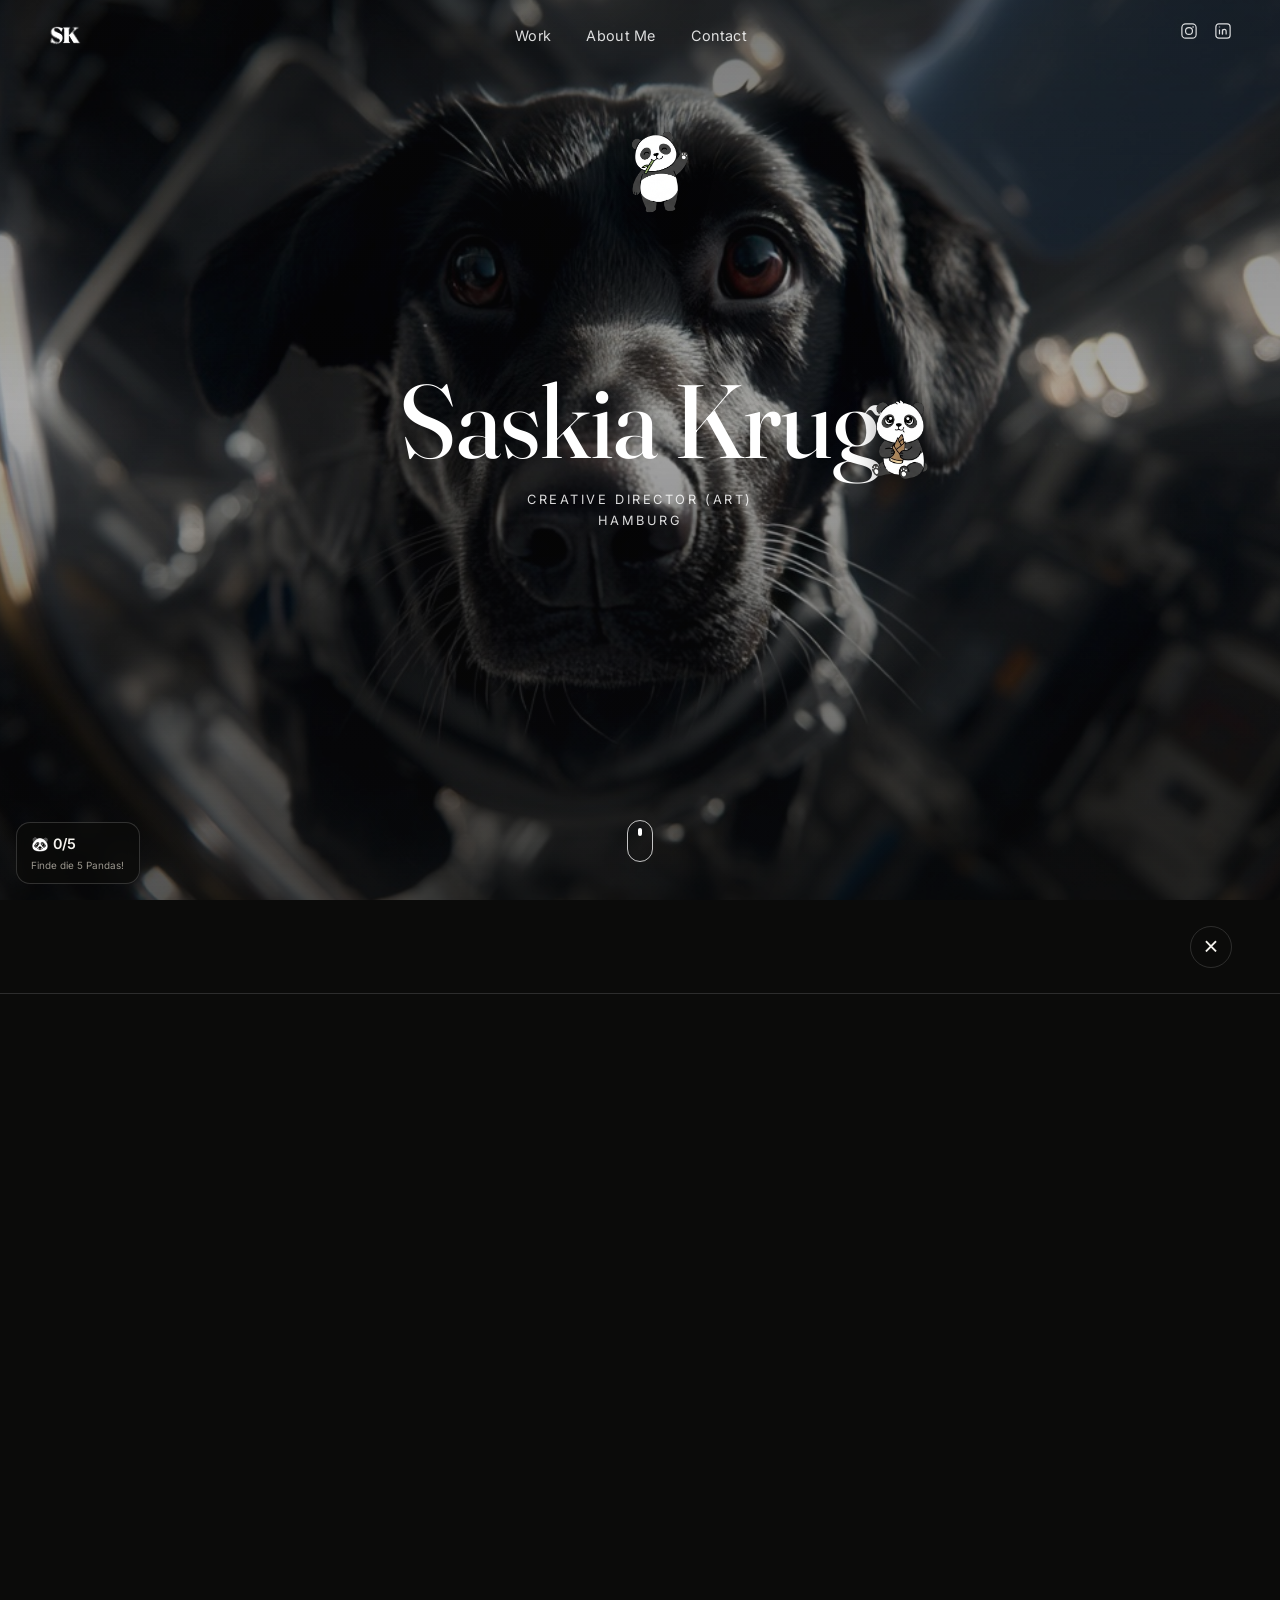
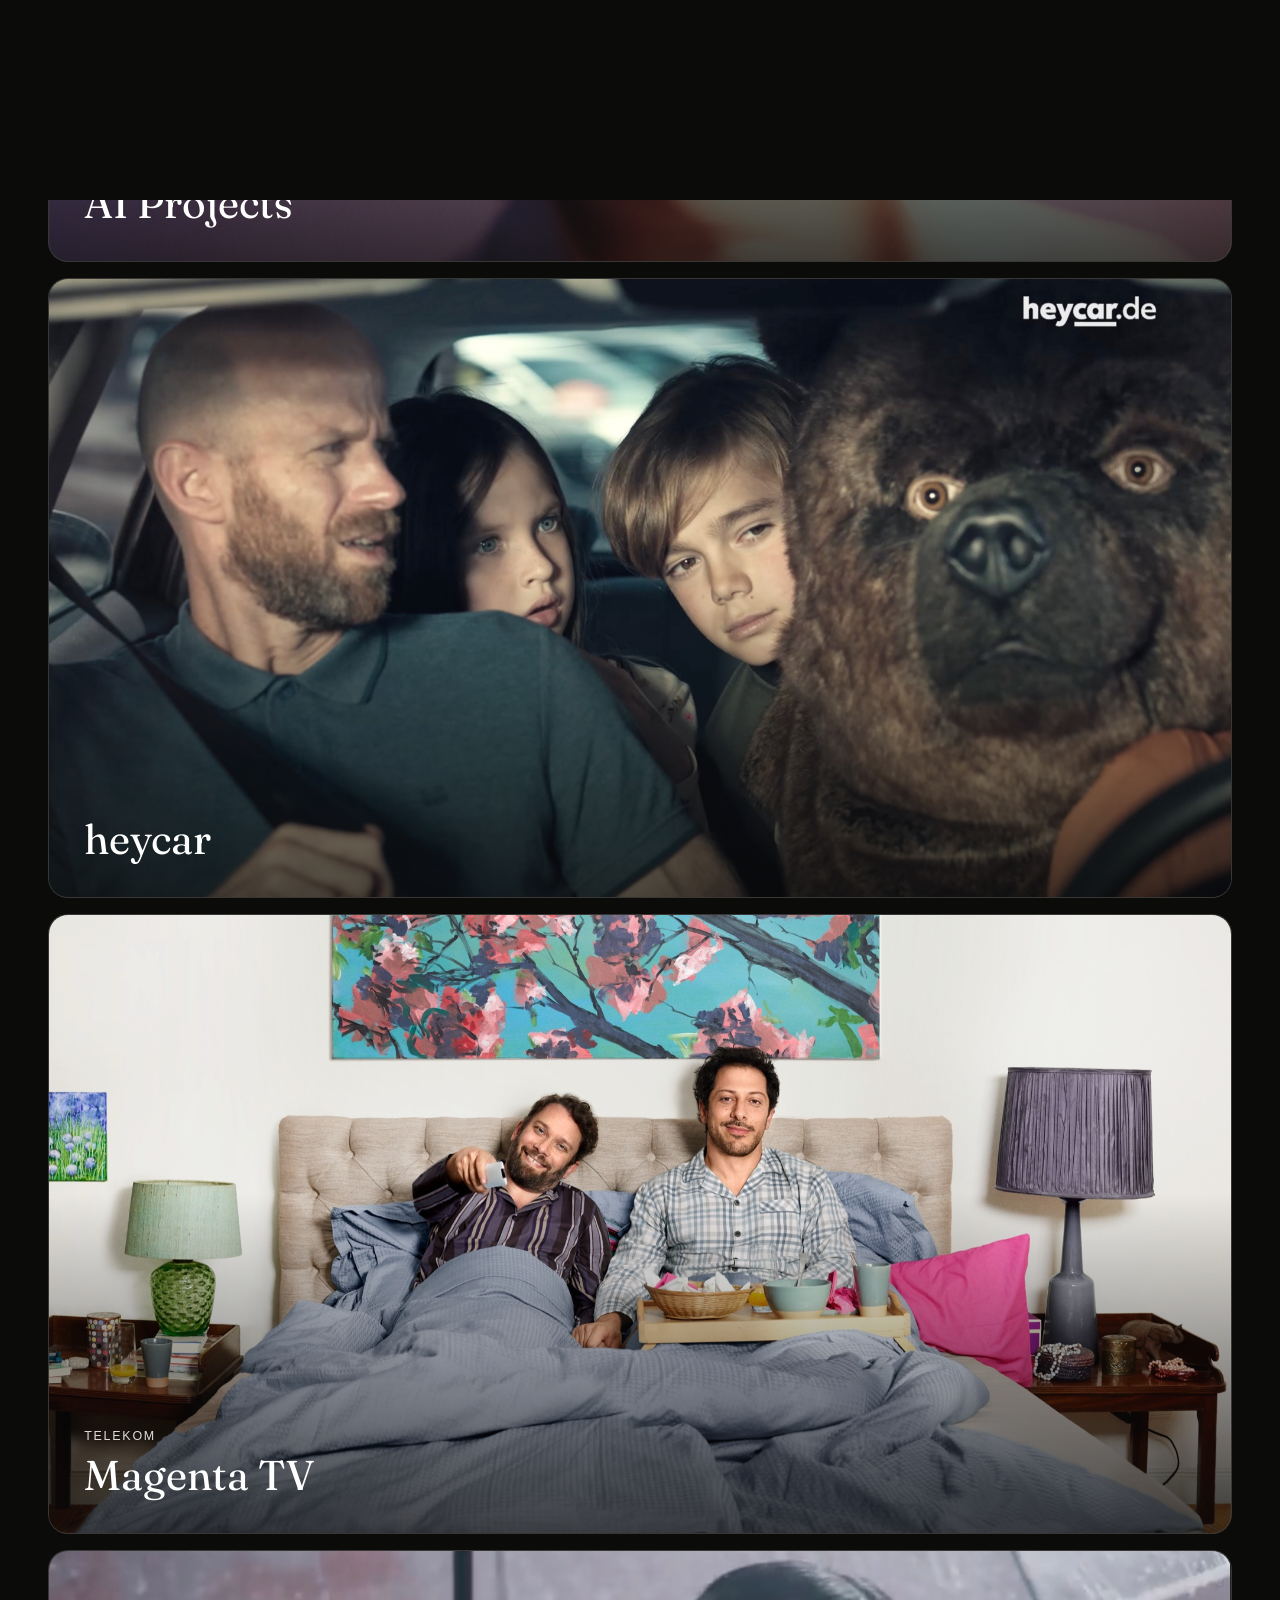
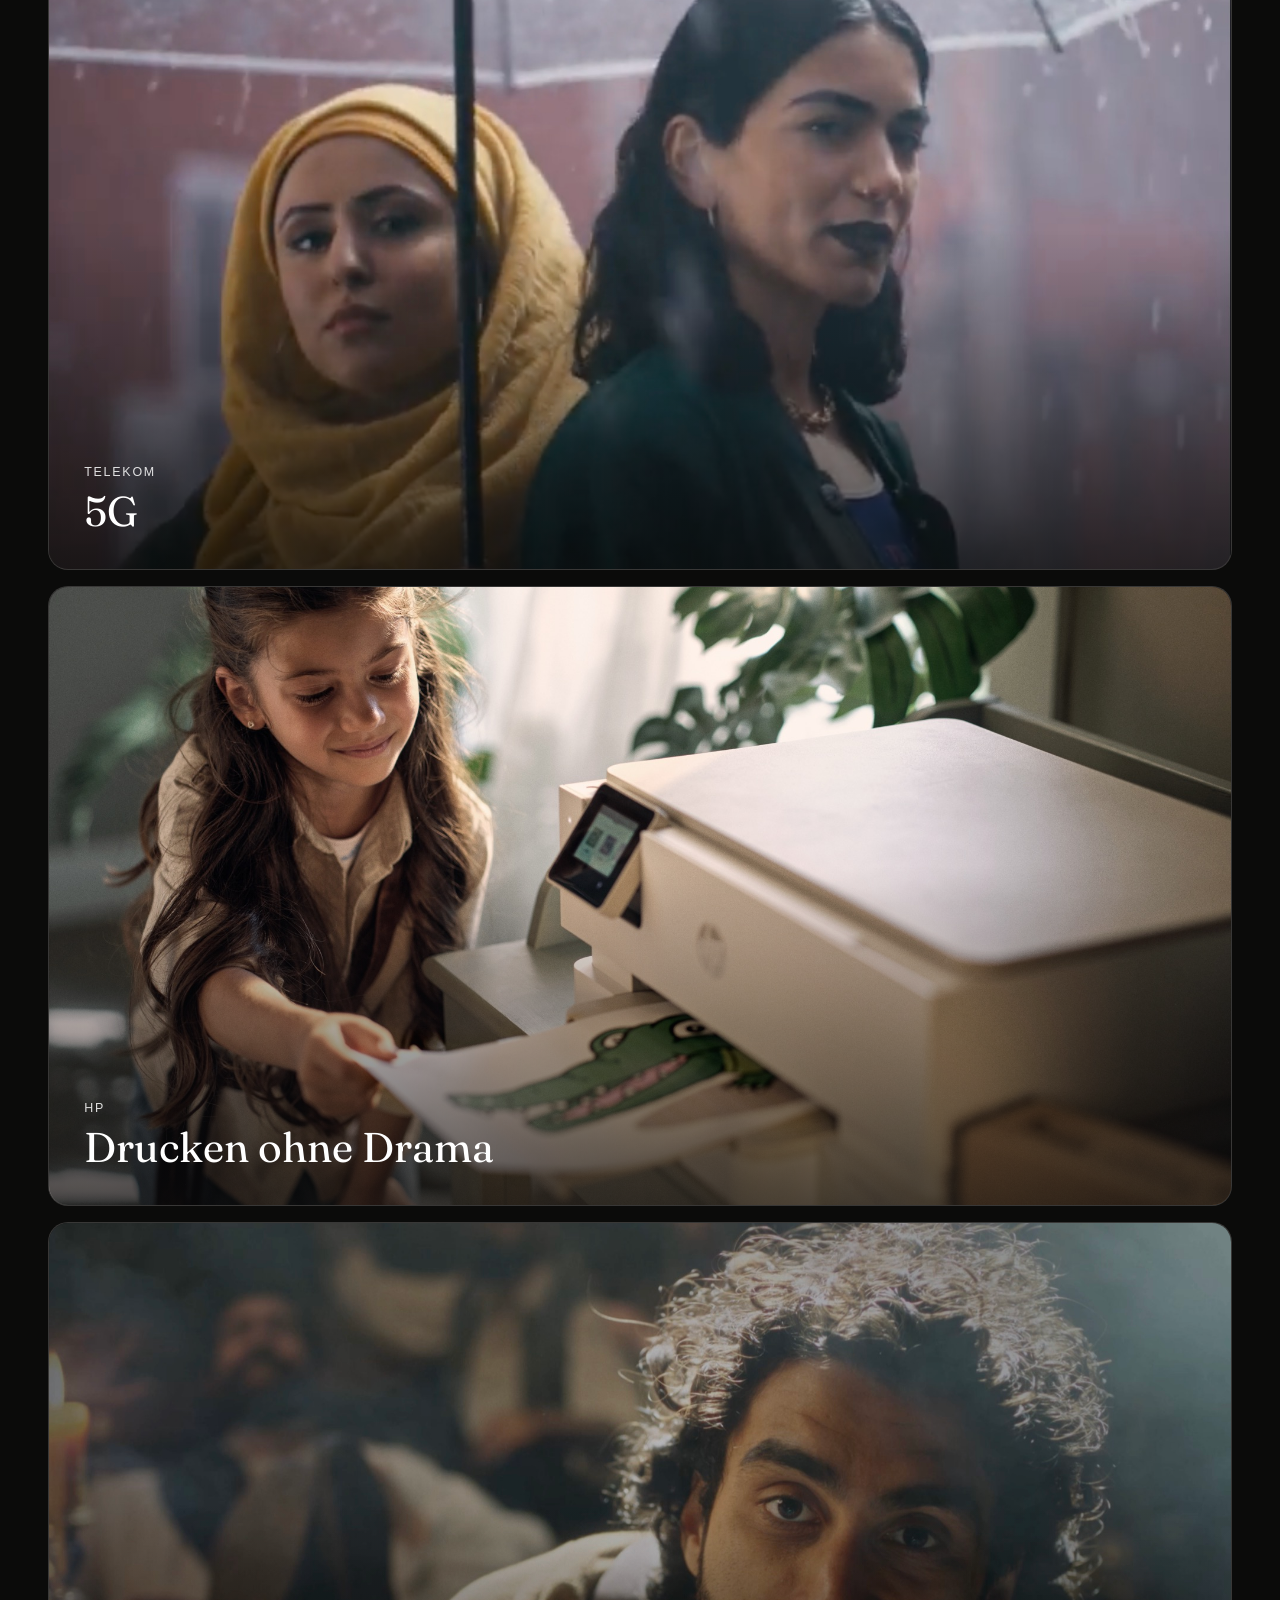
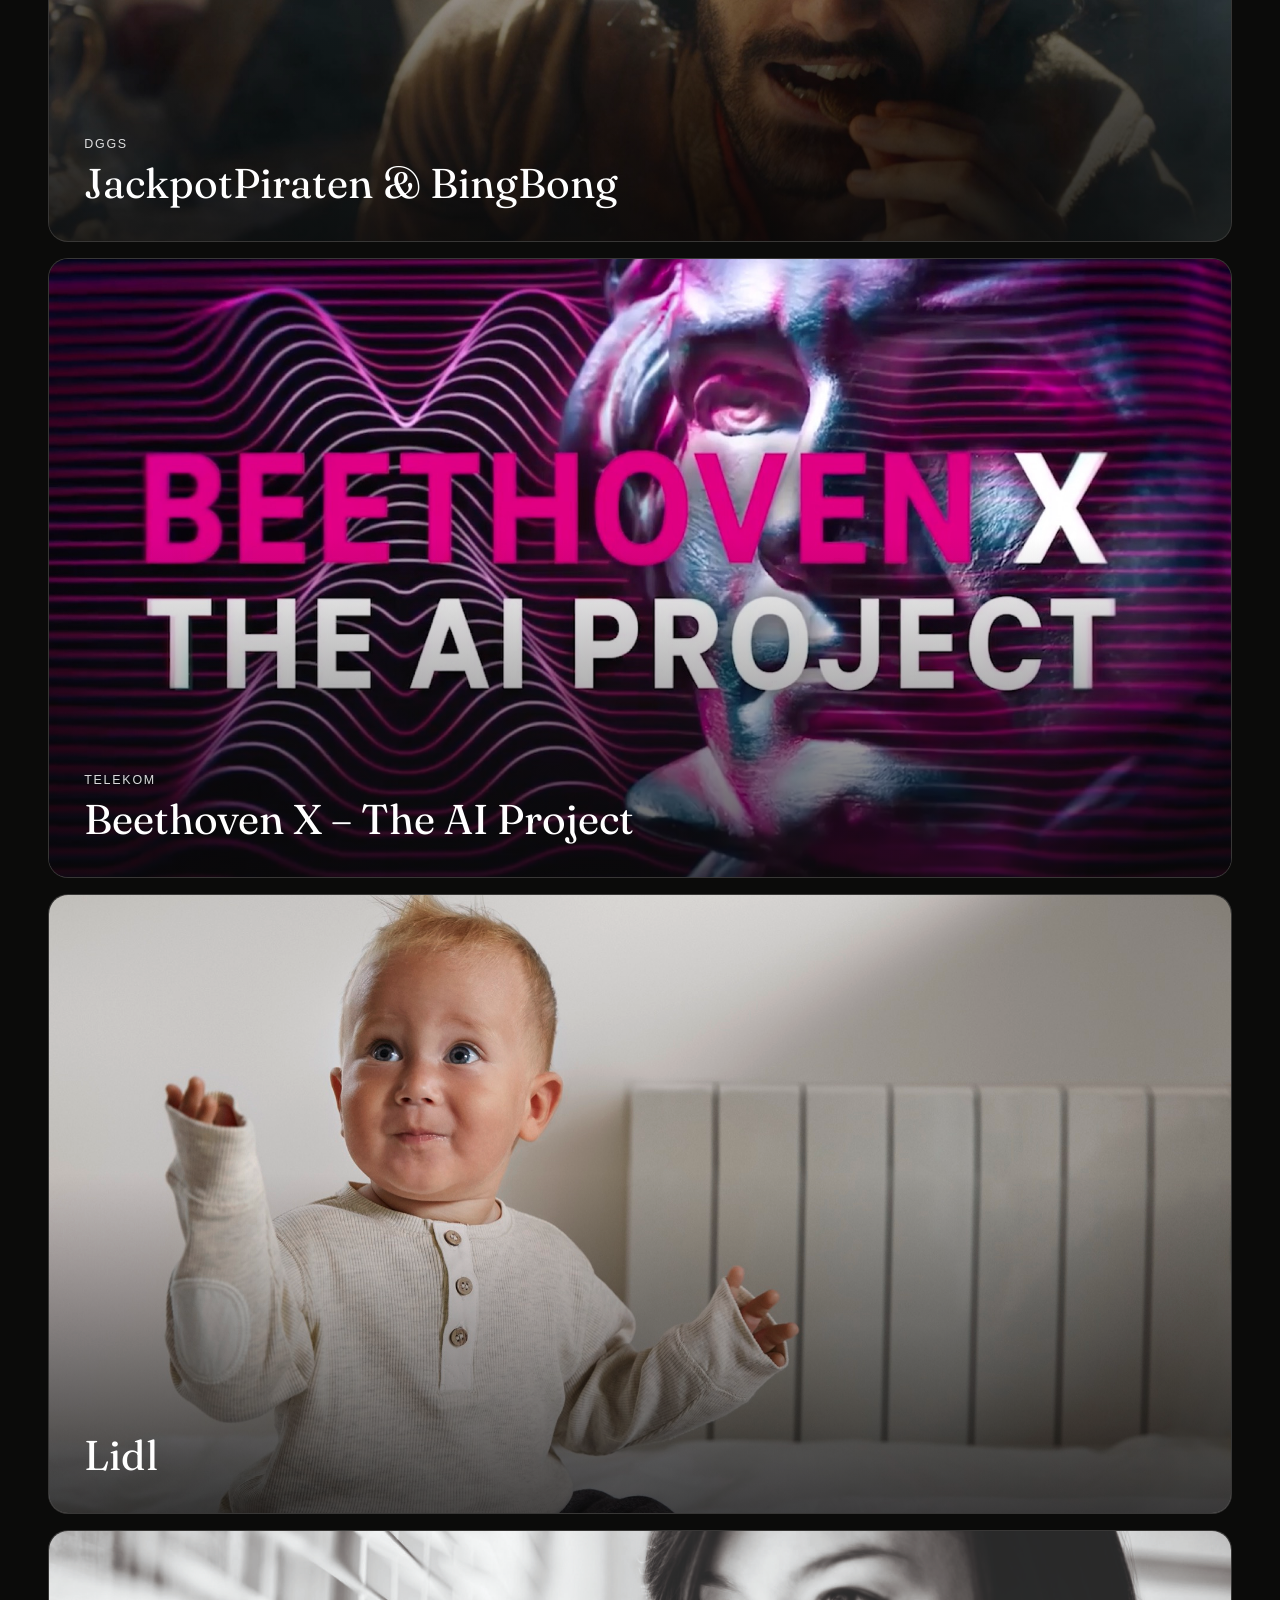
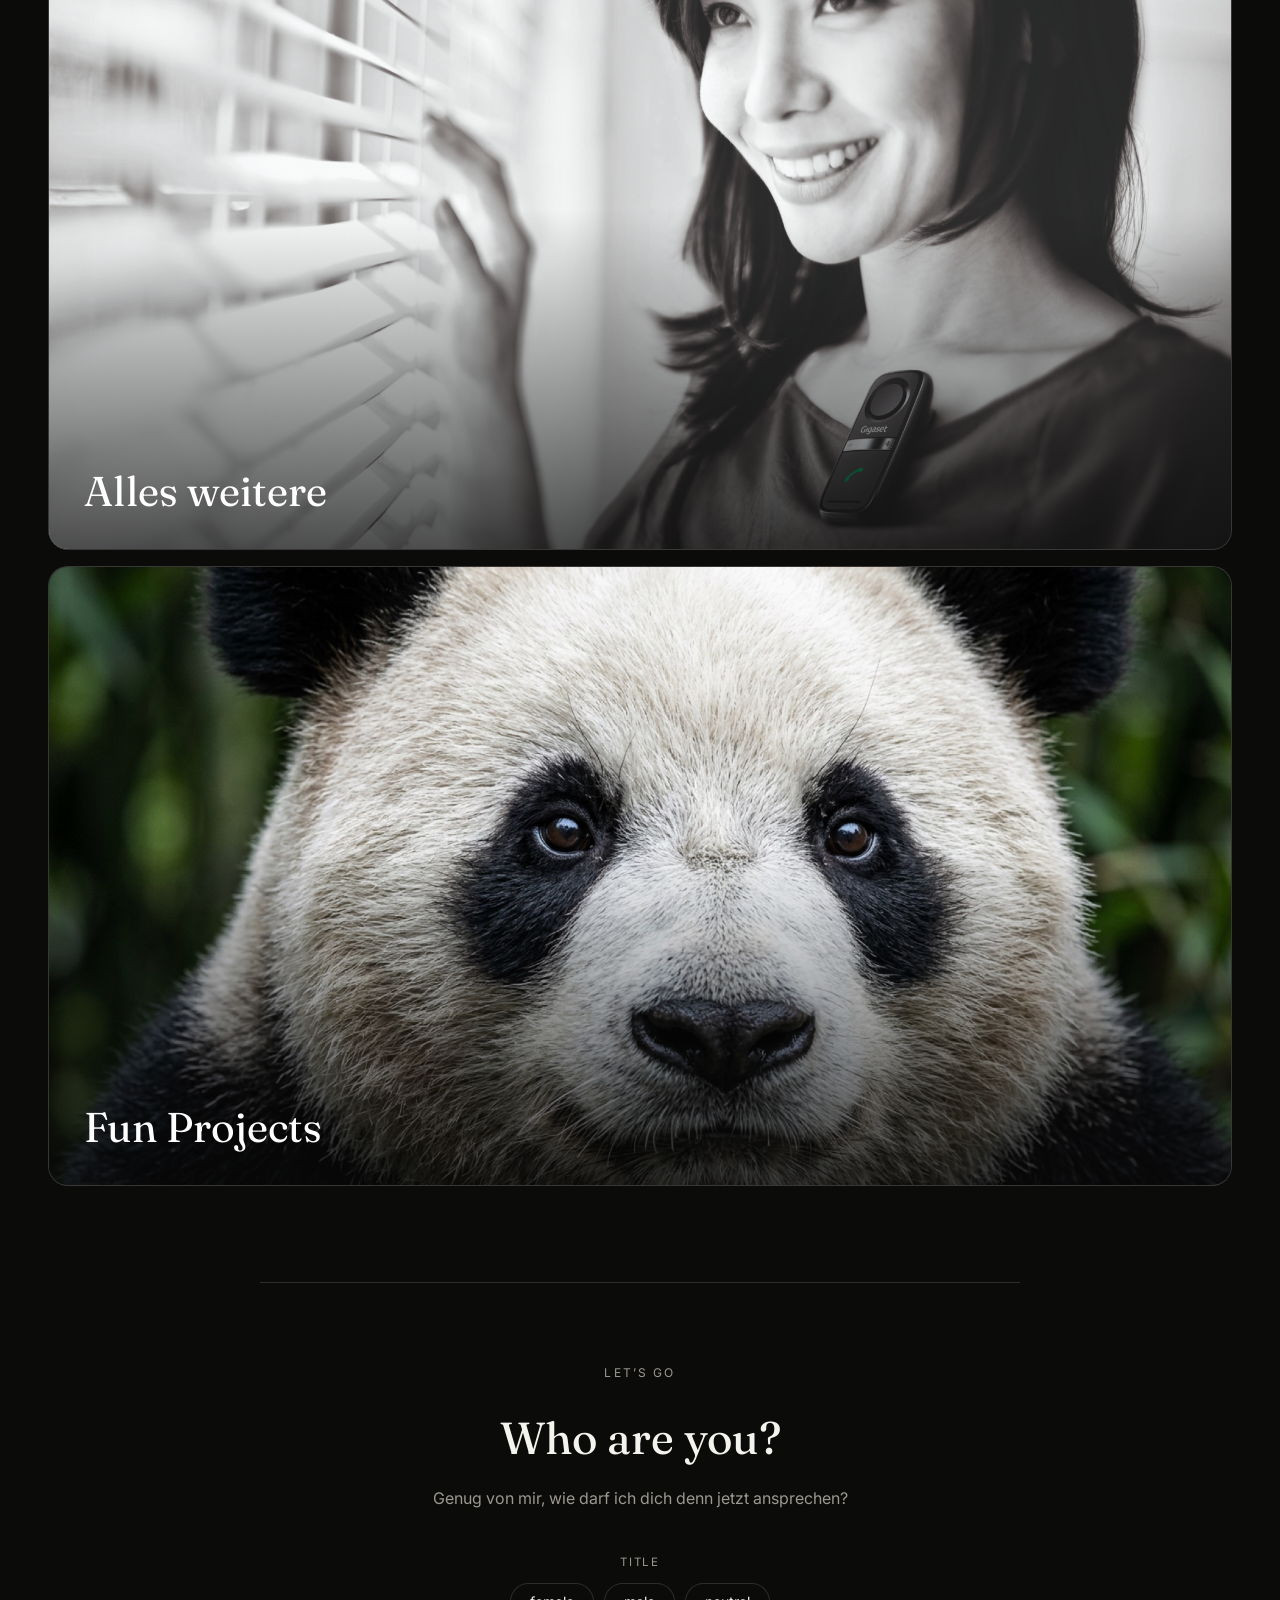
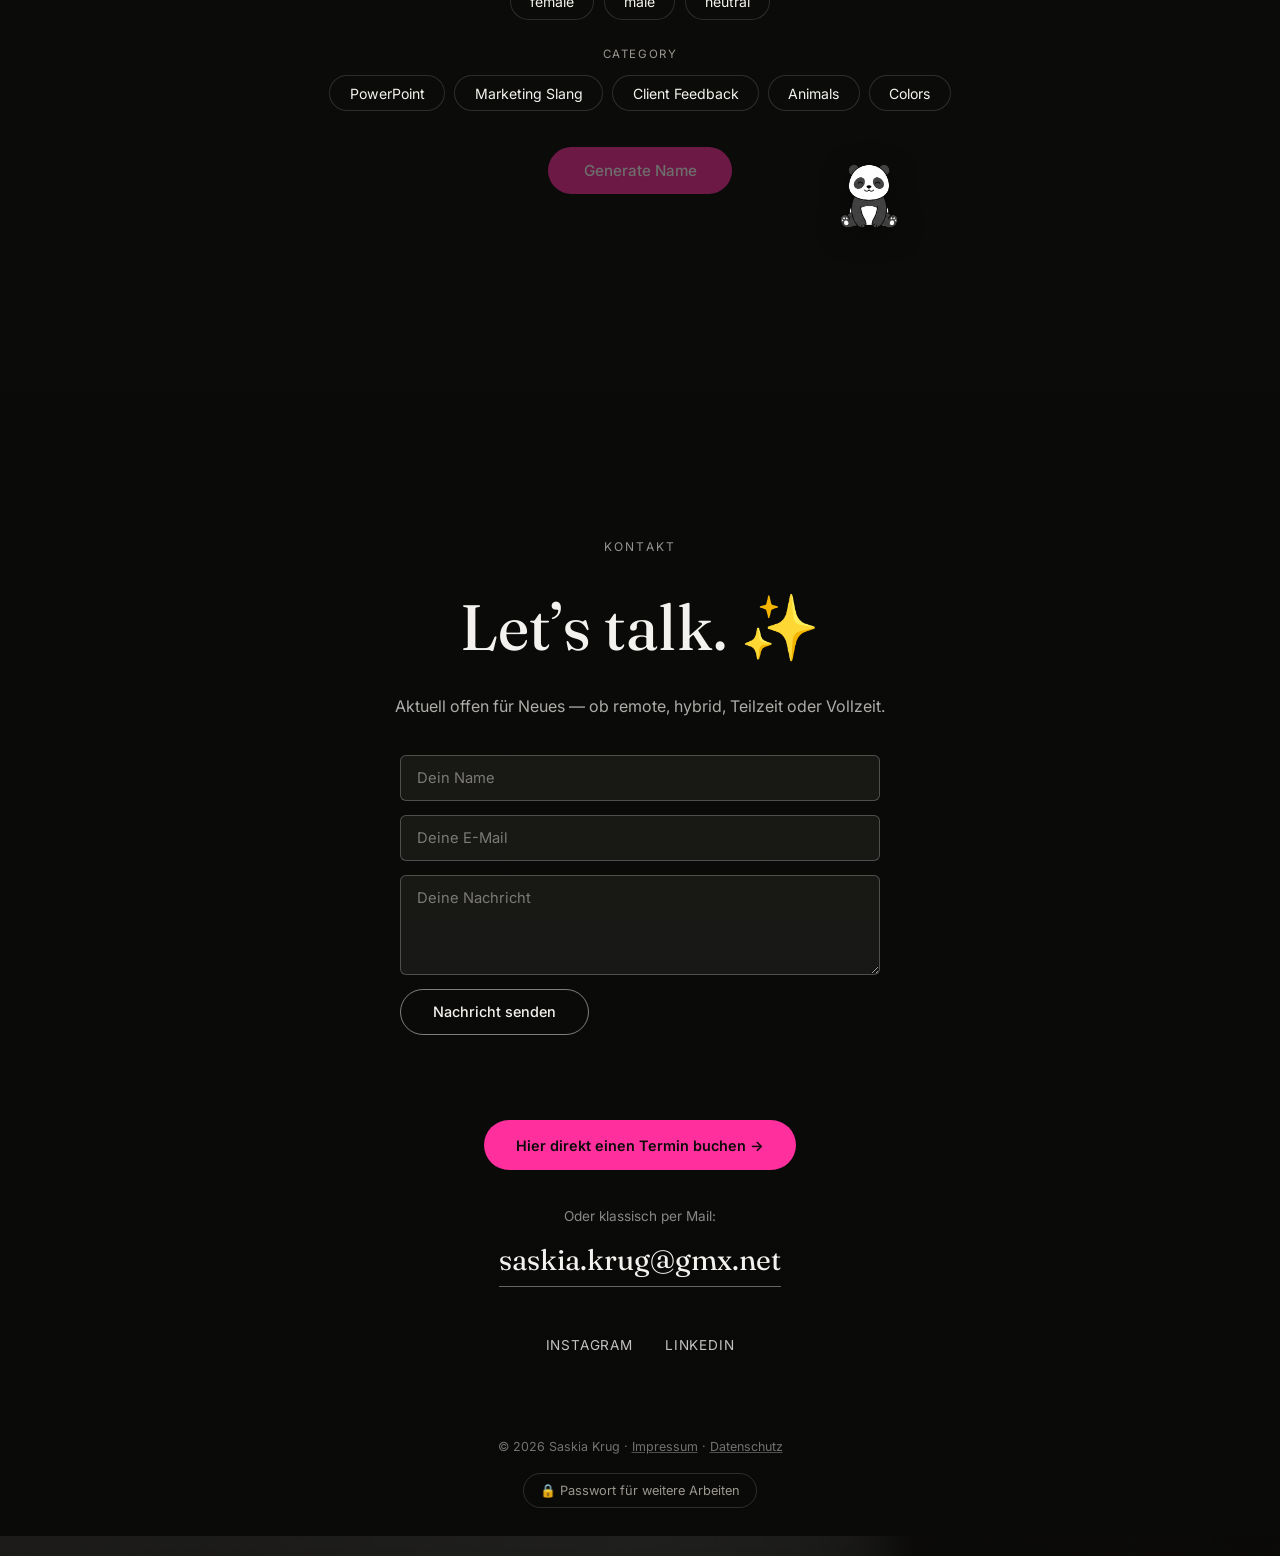
==== commit 63cd9334: "Playground-Intro-Text geändert Co-Authored-By: Claude Sonnet 5 <noreply@anthropic.com>" ====
--- a/index.html
+++ b/index.html
@@ -93,7 +93,7 @@
 <section class="playground" id="playground" data-reveal>
   <p class="section-label">Let’s go</p>
   <h2 class="playground__heading">Who are you?</h2>
-  <p class="playground__intro">How do you want to be addressed, and which drawer should your new name come from?</p>
+  <p class="playground__intro">Genug von mir, wie darf ich dich denn jetzt ansprechen?</p>
 
   <div class="playground__controls">
     <div class="playground__group">
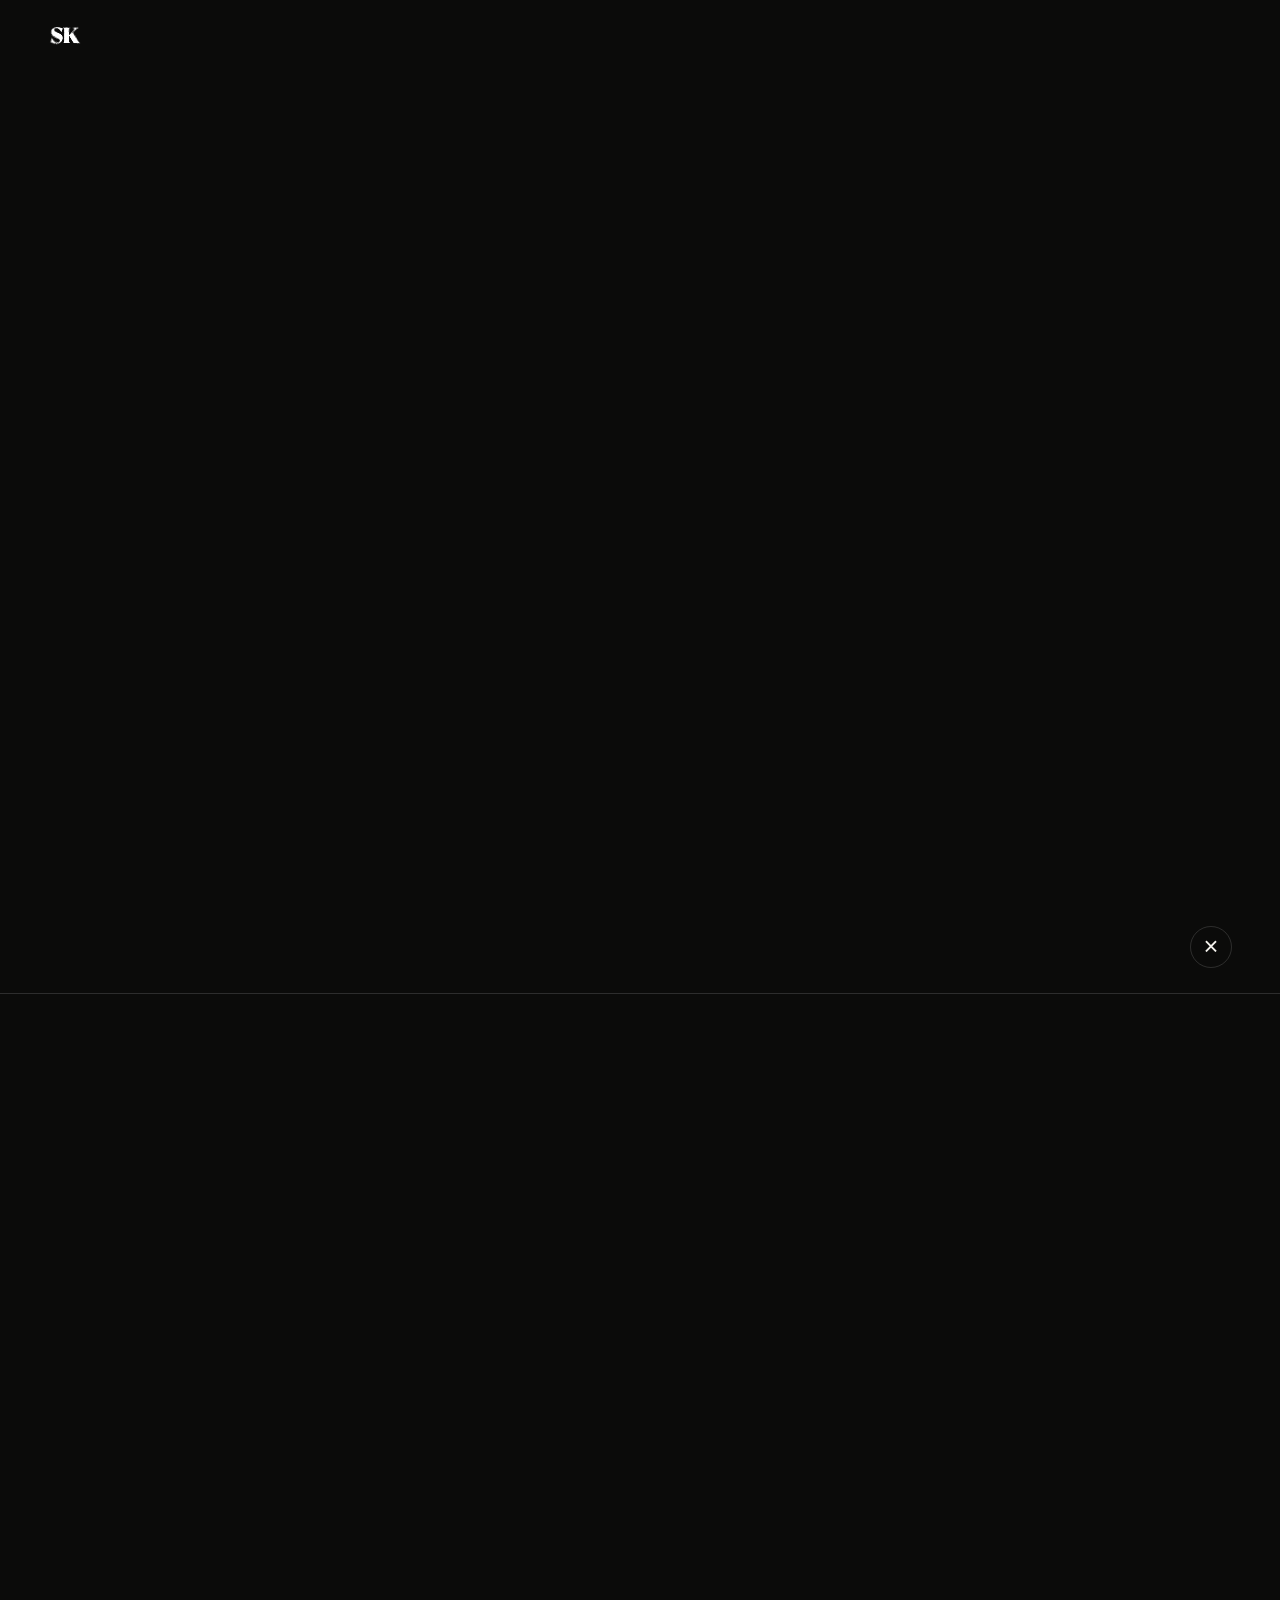
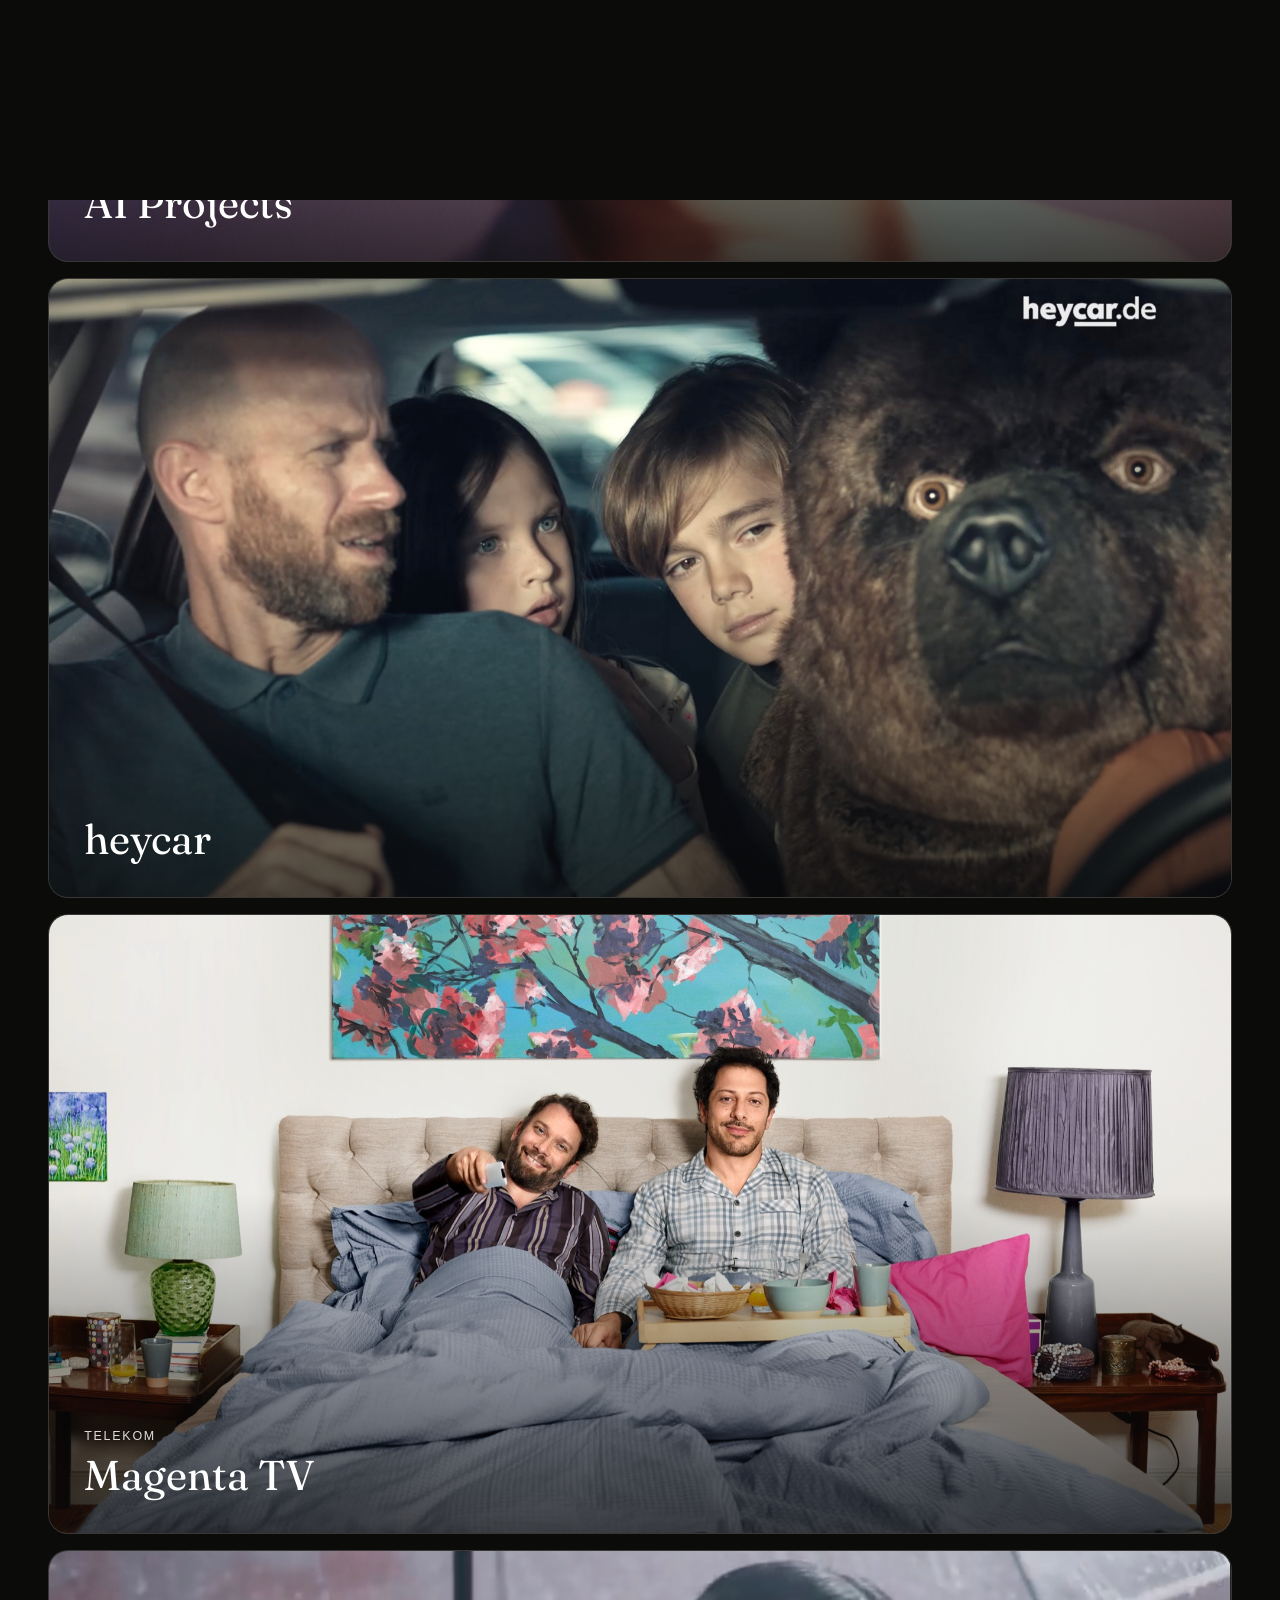
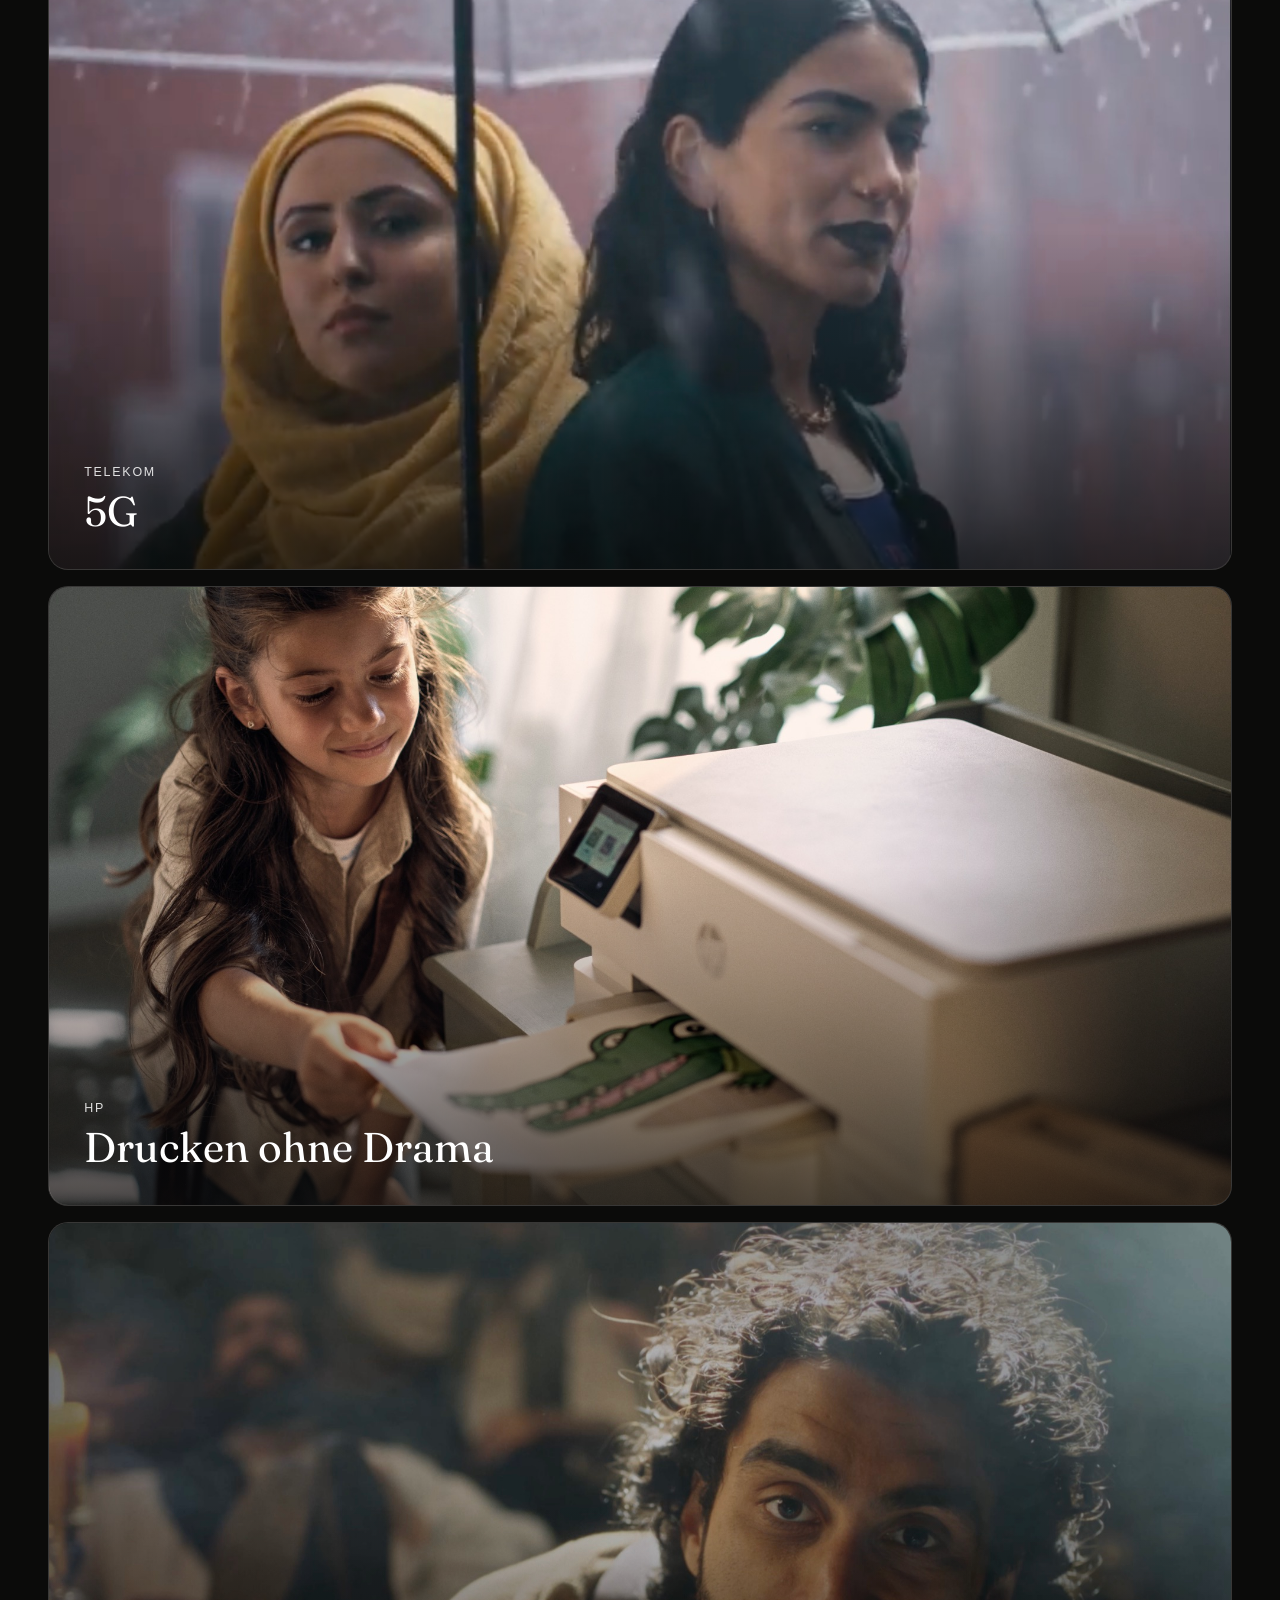
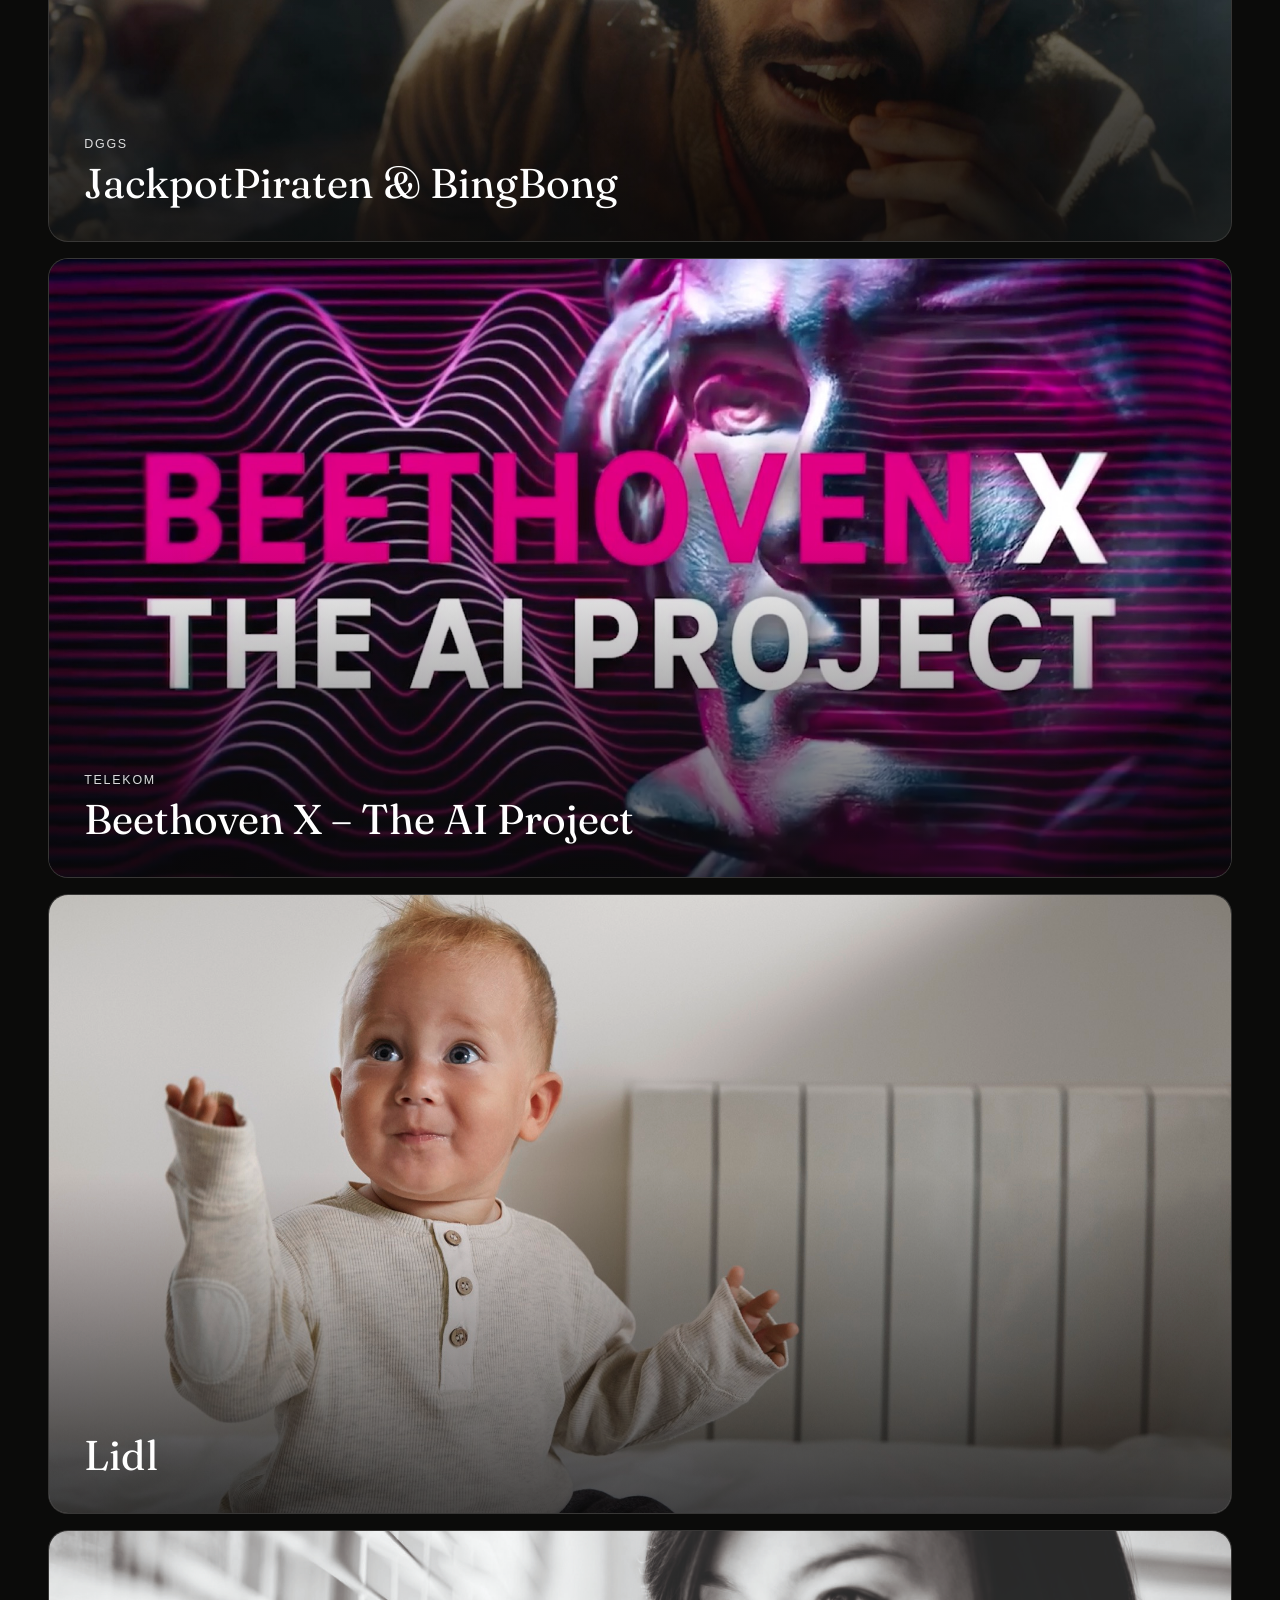
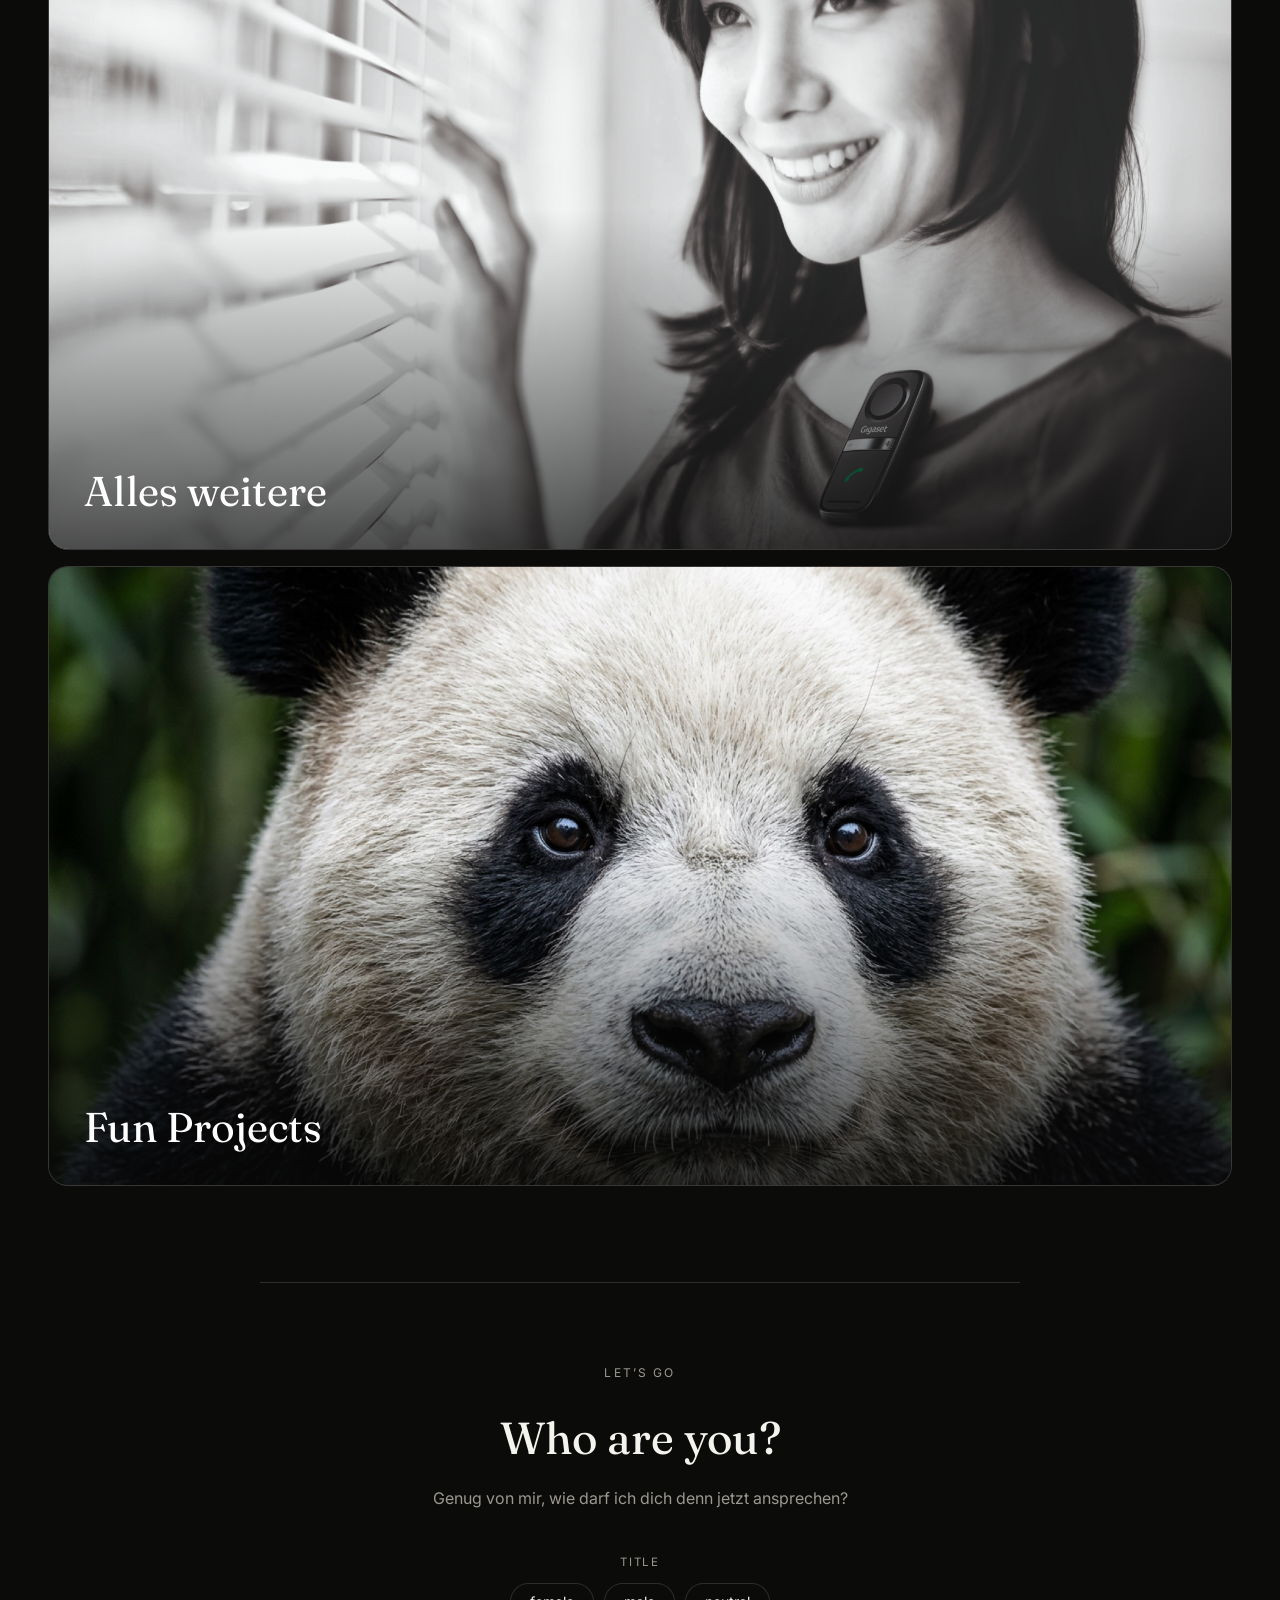
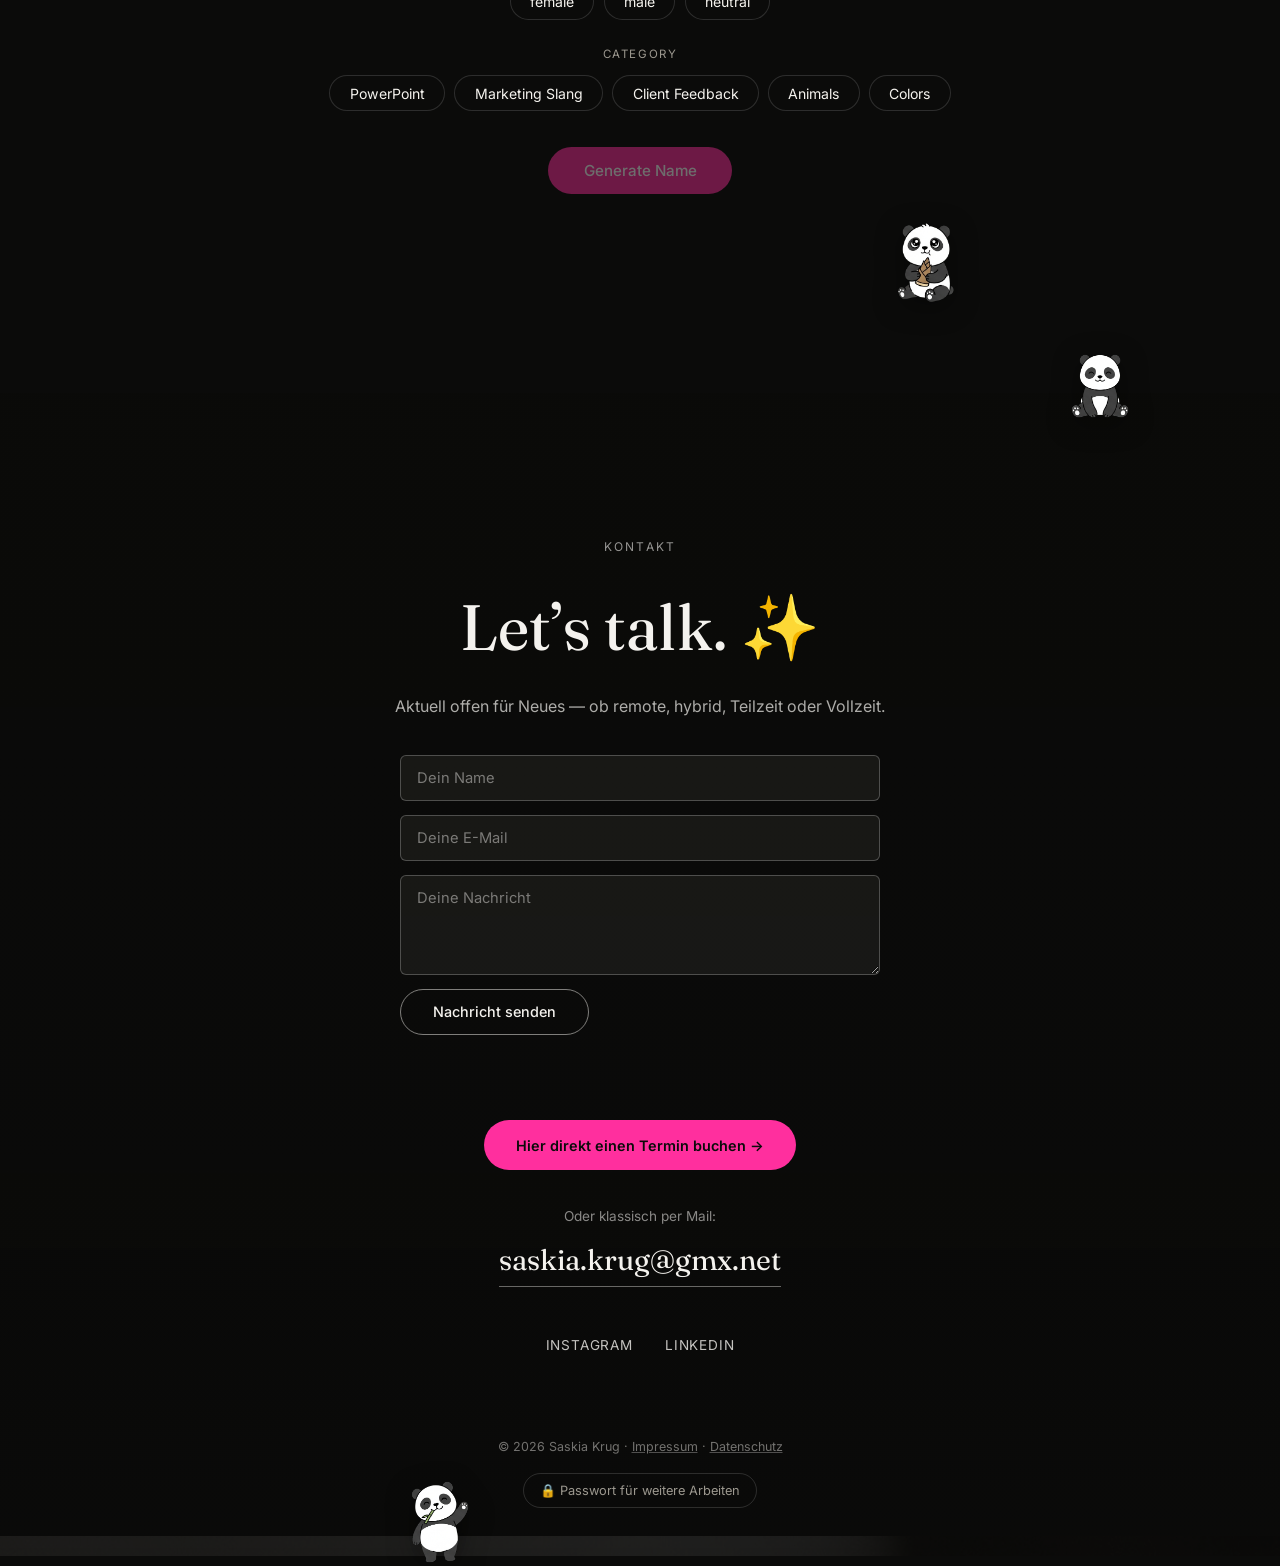
==== commit 4cf76b64: "Intro-Animation: SK-Logo fliegt von der Mitte ins Nav-Logo Co-Authored-By: Claude Sonnet 5 <noreply@" ====
--- a/index.html
+++ b/index.html
@@ -17,6 +17,11 @@
 </head>
 <body data-panda-page="home">
 
+<!-- INTRO LOADER -->
+<div class="intro-loader" id="introLoader">
+  <img src="assets/header/SK_Logo_white.png" alt="SK" class="intro-loader__logo" id="introLoaderLogo">
+</div>
+
 <!-- PASSWORD GATE -->
 <div class="password-gate is-hidden" id="passwordGate">
   <button class="gallery-overlay__close password-gate__close" id="passwordClose" aria-label="Schließen">&times;</button>
--- a/css/style.css
+++ b/css/style.css
@@ -55,6 +55,26 @@
   font-family:'Inter', sans-serif; font-size:.8rem; color:var(--accent);
   margin-top:.9rem;
 }
+/* ---------- INTRO LOADER ---------- */
+.intro-loader{
+  position:fixed; inset:0; z-index:9998;
+  background:var(--bg);
+  display:flex; align-items:center; justify-content:center;
+  transition:opacity .5s ease;
+}
+.intro-loader.is-hidden{ opacity:0; pointer-events:none; }
+.intro-loader__logo{
+  position:fixed; top:50%; left:50%;
+  width:120px;
+  transform:translate(-50%,-50%);
+  transition:transform 1s cubic-bezier(.65,0,.35,1);
+  will-change:transform;
+}
+@media (prefers-reduced-motion:reduce){
+  .intro-loader{ transition:none; }
+  .intro-loader__logo{ transition:none; }
+}
+
 html{ scroll-behavior:smooth; }
 body{
   background:var(--bg);
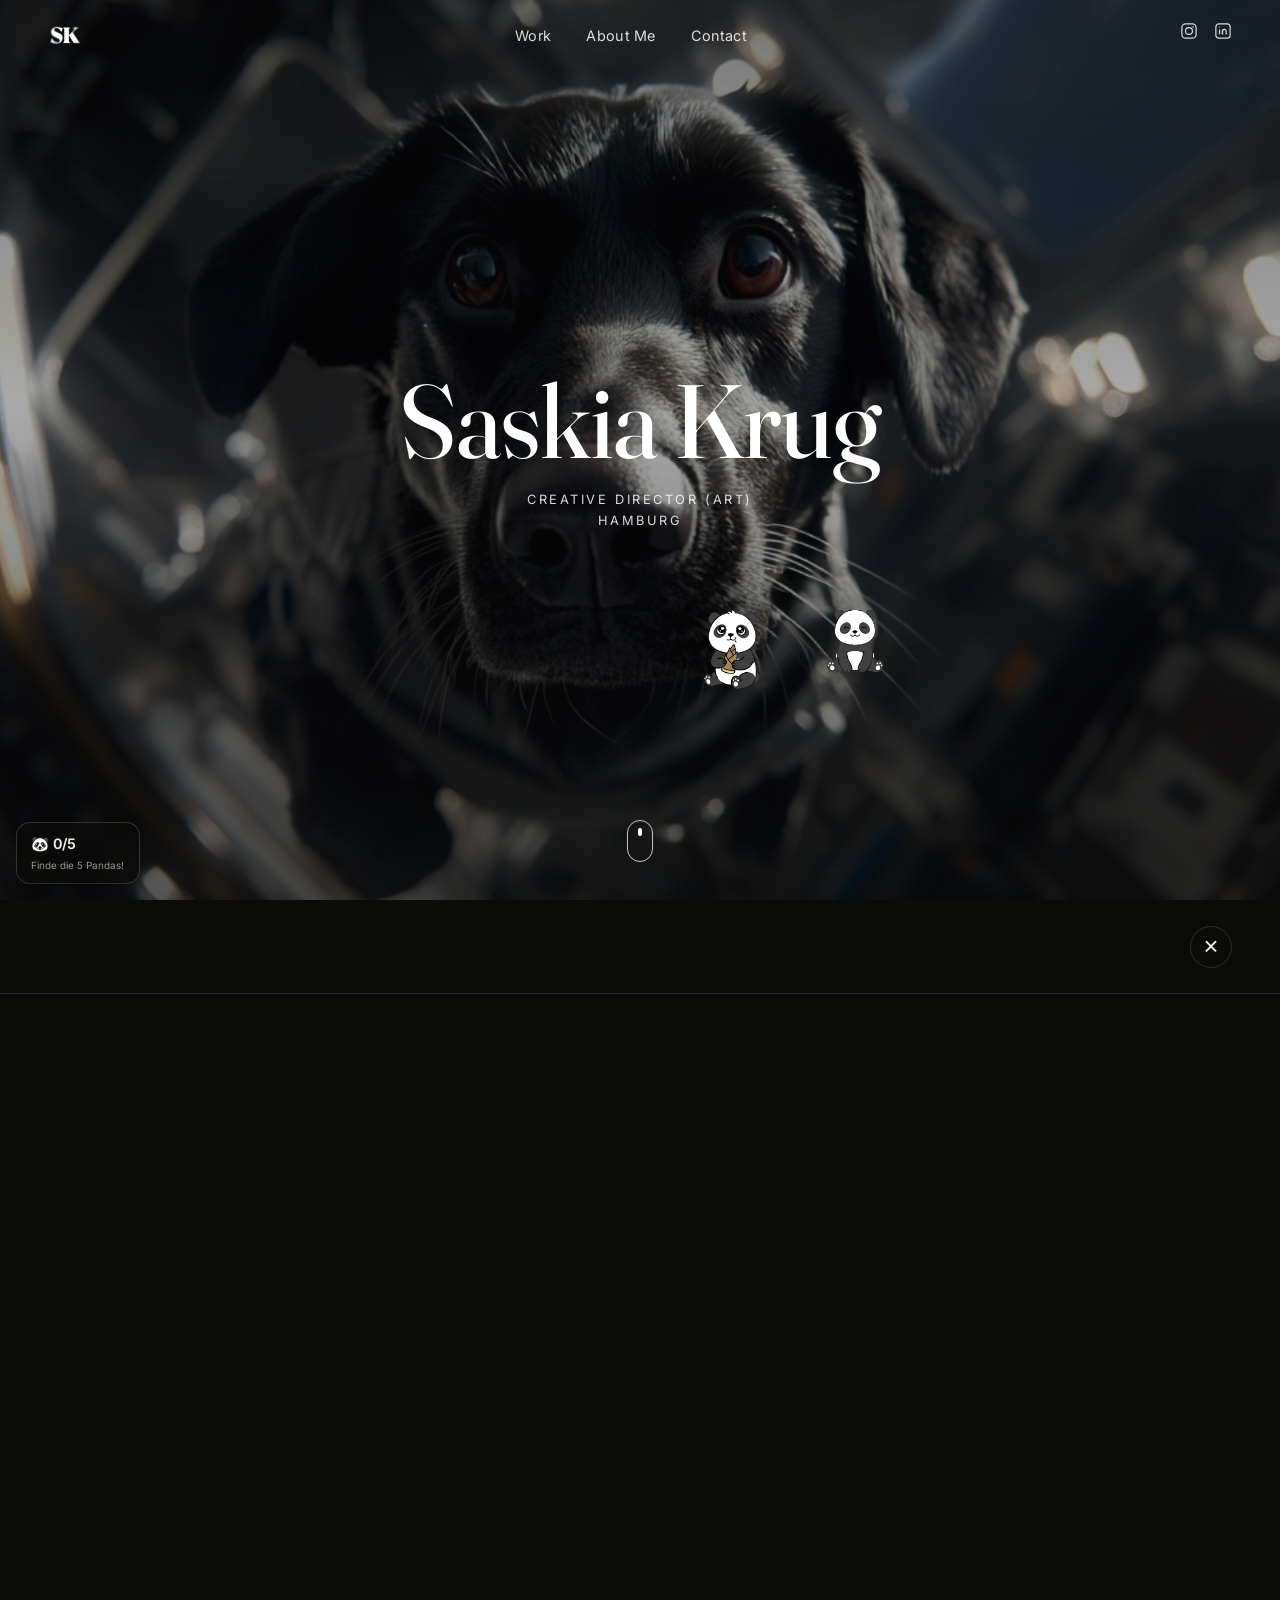
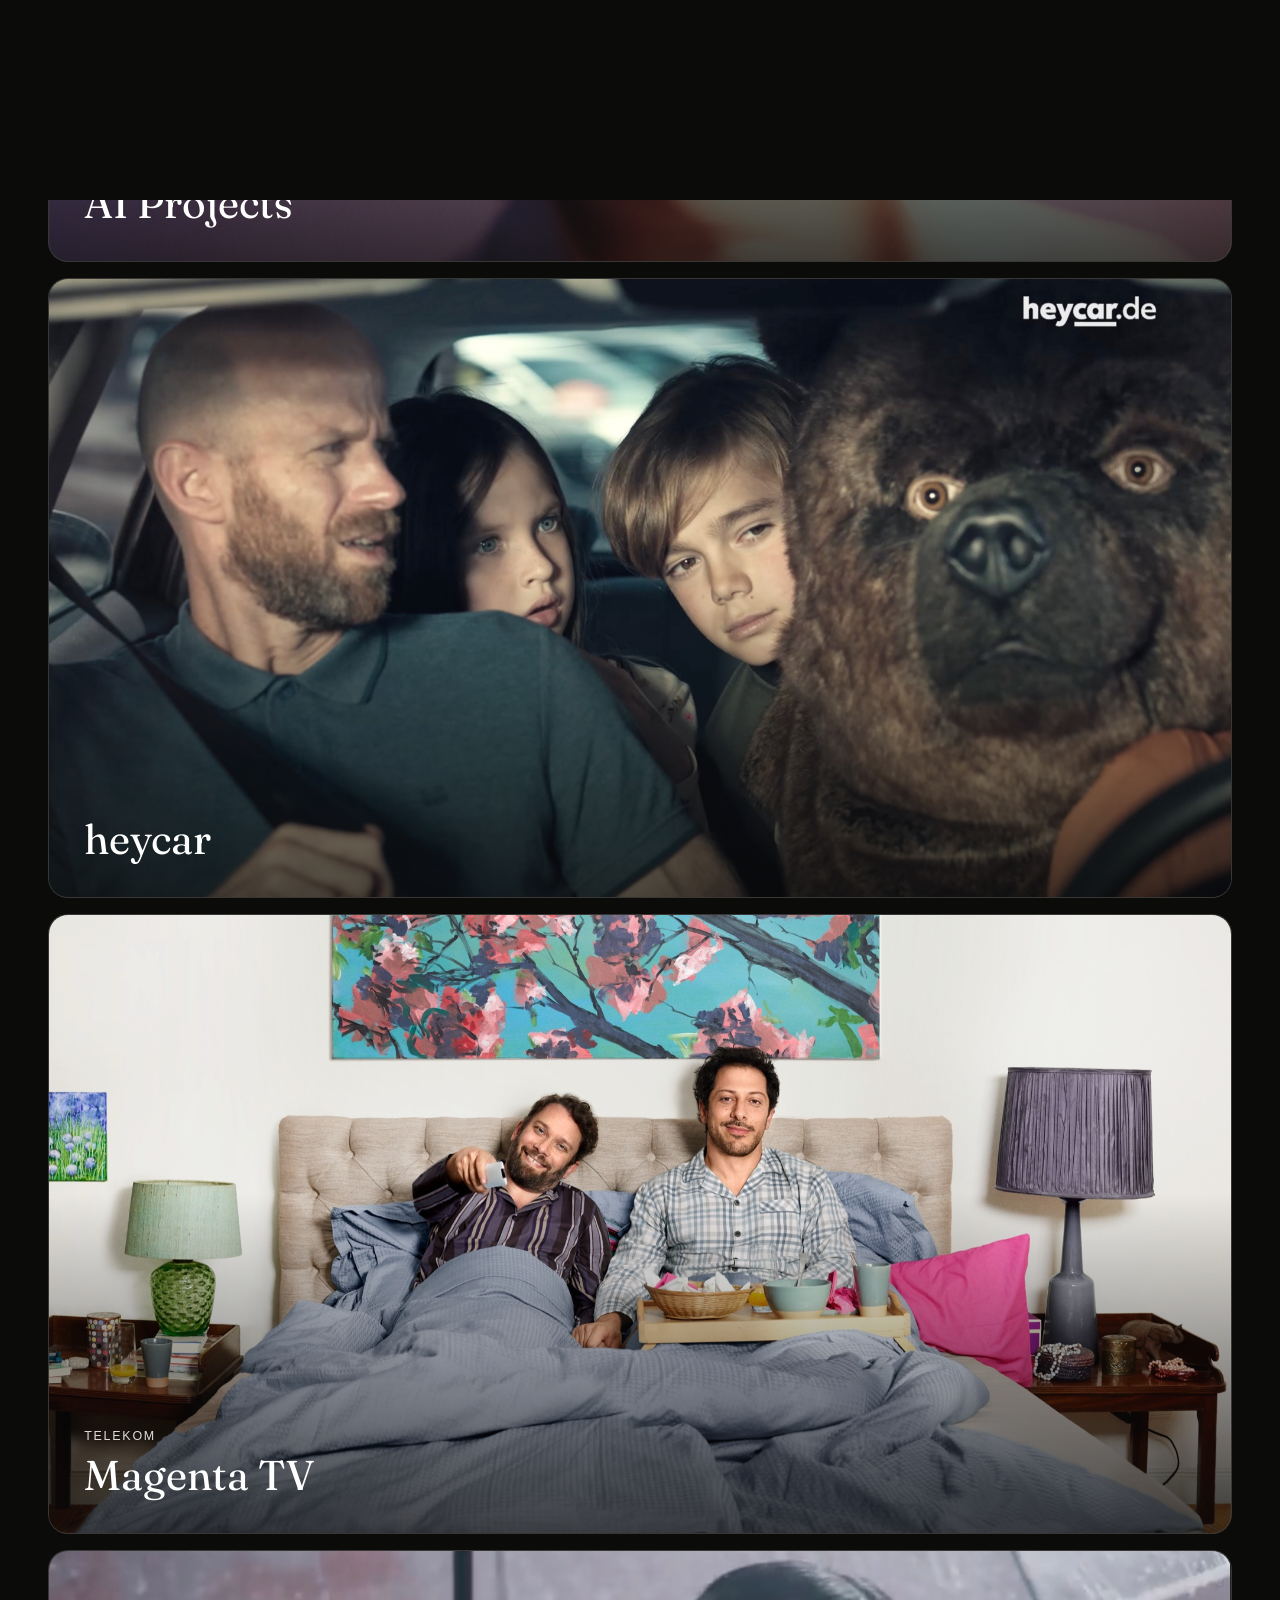
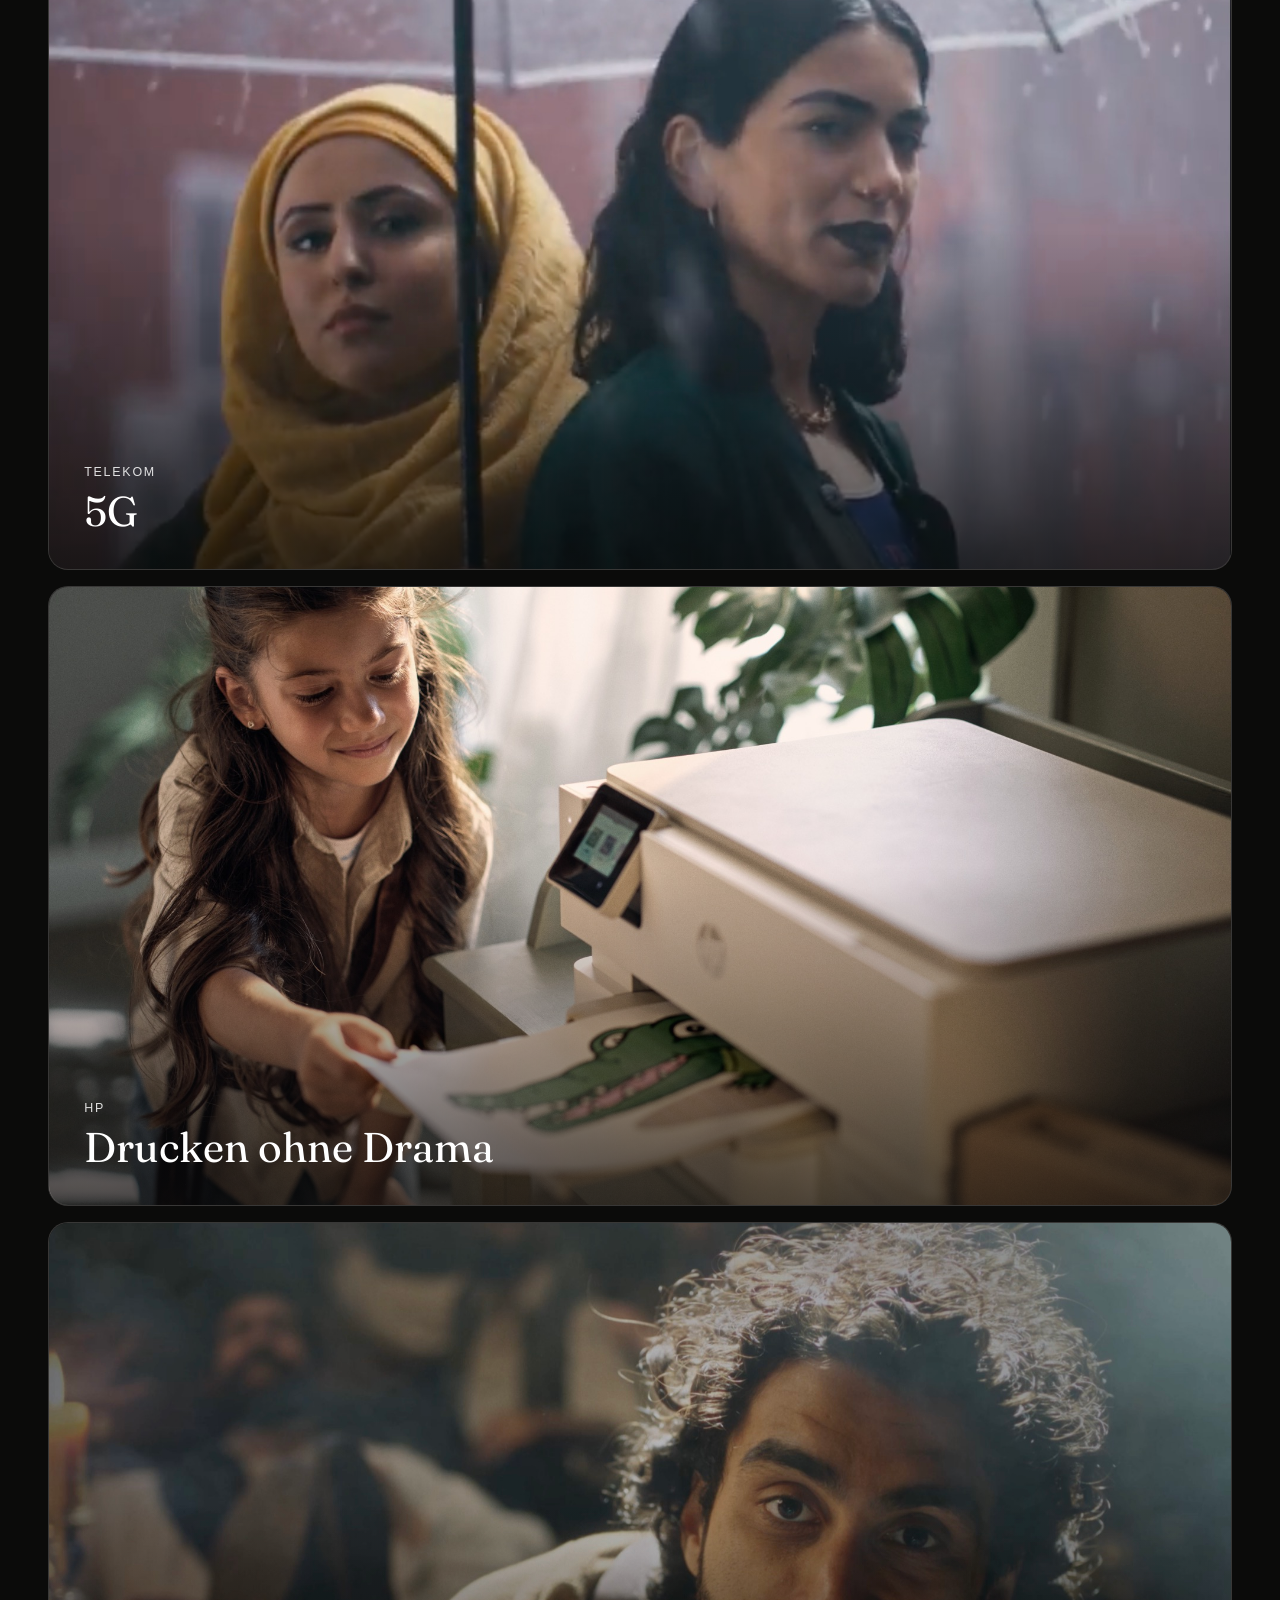
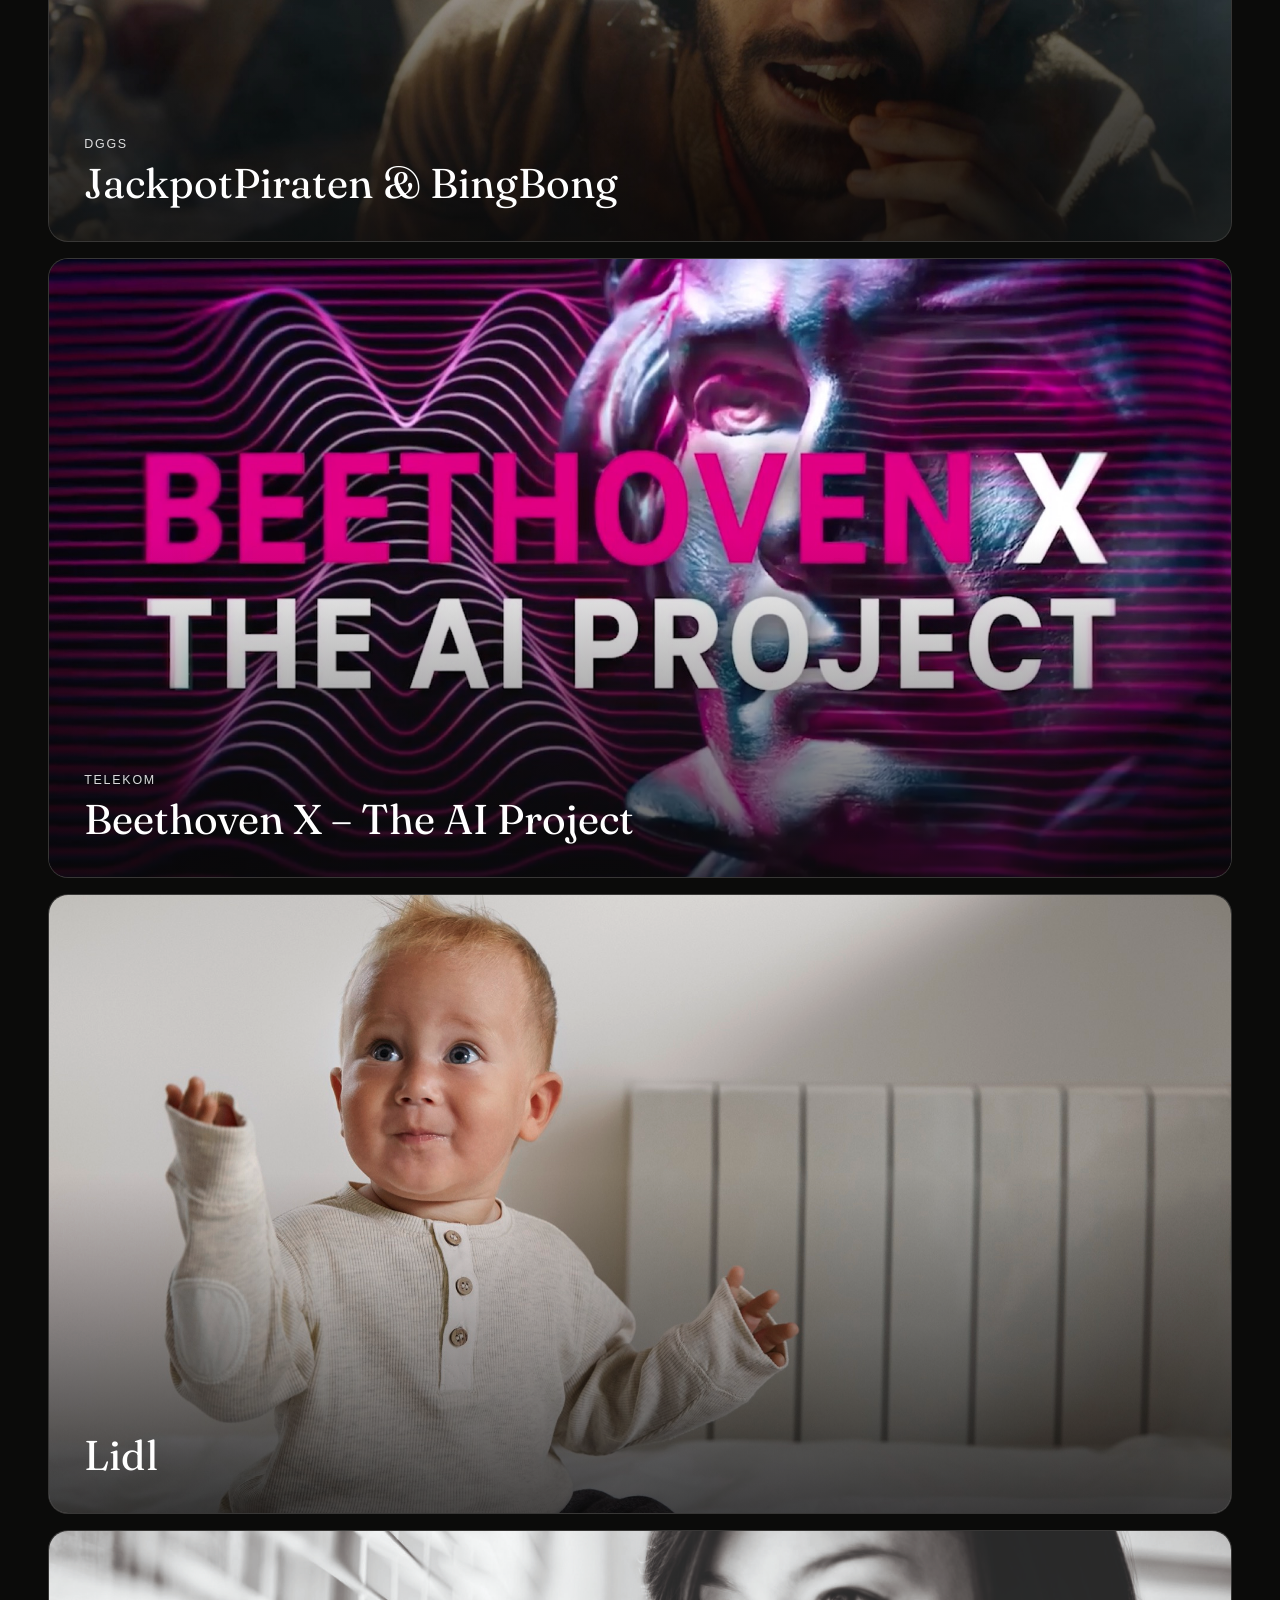
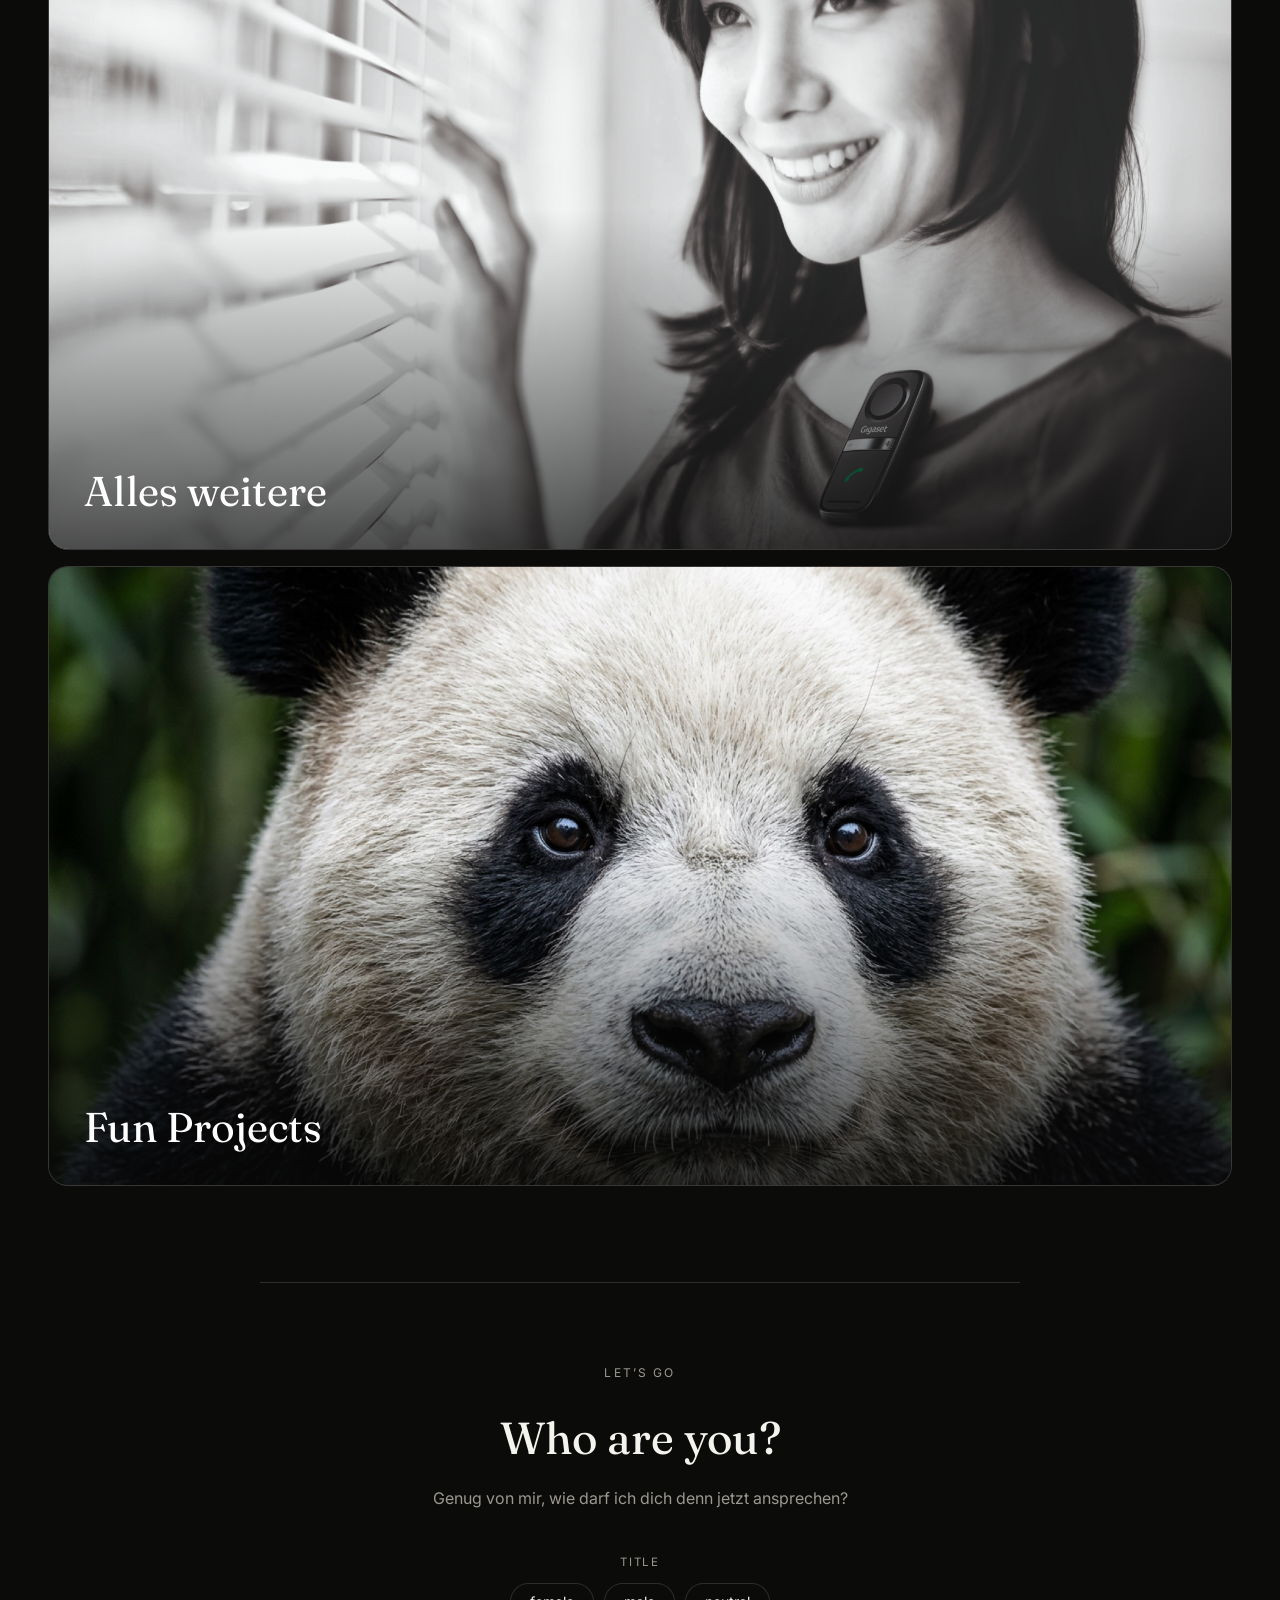
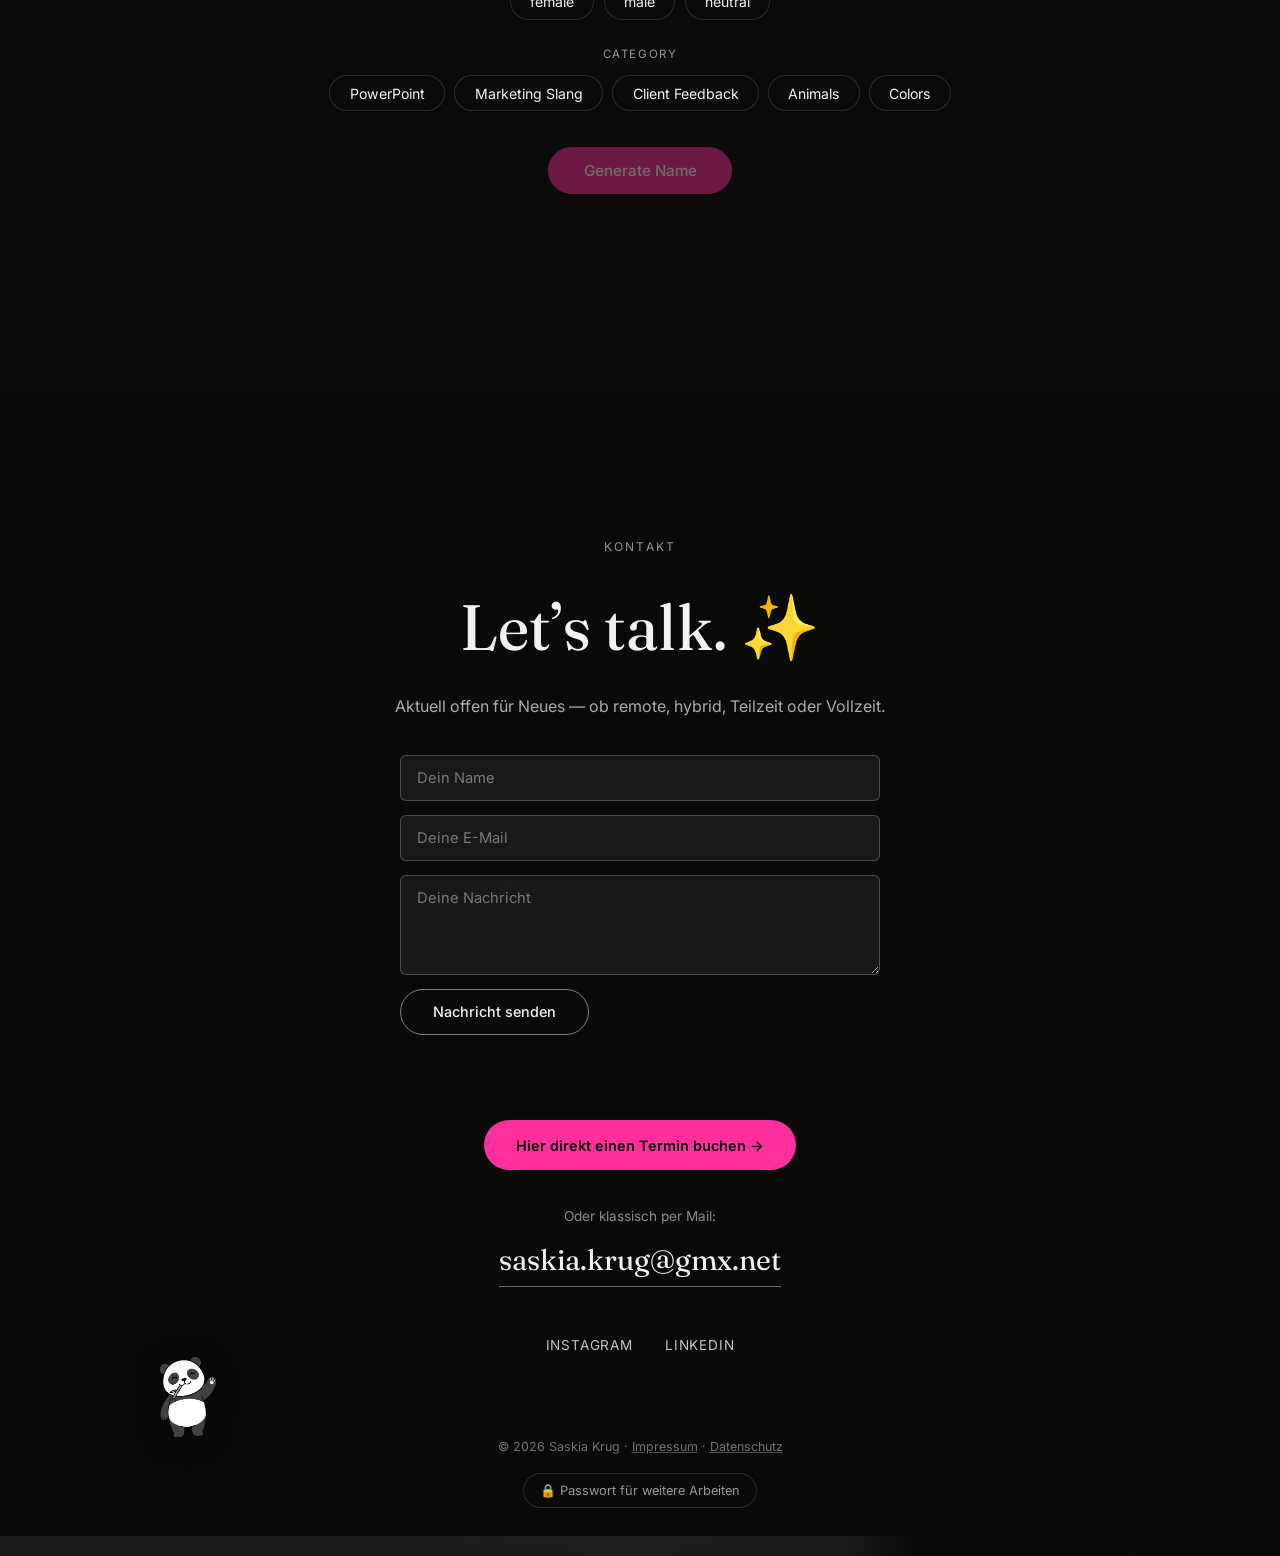
==== commit cea8f117: "Intro-Animation moderner gemacht: SK zoomt mit Drehung auf die Kamera zu, Video verschwommen im Hint" ====
--- a/index.html
+++ b/index.html
@@ -35,7 +35,7 @@
 </div>
 
 <!-- NAV -->
-<header class="nav">
+<header class="nav hero-reveal">
   <a href="#top" class="nav__mark" aria-label="Nach oben">
     <img src="assets/header/SK_Logo_white.png" alt="SK" class="nav__logo nav__logo--dark">
     <img src="assets/header/SK_Logo.png" alt="SK" class="nav__logo nav__logo--light">
@@ -59,7 +59,7 @@
 <section class="hero" id="top">
   <video class="hero__bg" data-parallax="0.35" src="assets/header/hero-motte.mp4" poster="assets/header/hero-bg.jpeg" autoplay muted loop playsinline></video>
   <div class="hero__overlay"></div>
-  <div class="hero__content">
+  <div class="hero__content hero-reveal">
     <h1>Saskia Krug</h1>
     <p class="eyebrow">Creative Director (Art)<br>Hamburg</p>
   </div>
--- a/css/style.css
+++ b/css/style.css
@@ -58,21 +58,34 @@
 /* ---------- INTRO LOADER ---------- */
 .intro-loader{
   position:fixed; inset:0; z-index:9998;
-  background:var(--bg);
+  background:rgba(11,11,10,.55);
+  backdrop-filter:blur(22px) saturate(1.15);
+  -webkit-backdrop-filter:blur(22px) saturate(1.15);
   display:flex; align-items:center; justify-content:center;
-  transition:opacity .5s ease;
+  overflow:hidden;
+  transition:opacity .6s ease;
 }
 .intro-loader.is-hidden{ opacity:0; pointer-events:none; }
 .intro-loader__logo{
-  position:fixed; top:50%; left:50%;
-  width:120px;
-  transform:translate(-50%,-50%);
-  transition:transform 1s cubic-bezier(.65,0,.35,1);
-  will-change:transform;
-}
+  width:100px;
+  filter:drop-shadow(0 0 40px rgba(0,0,0,.45));
+  animation:introZoom 1.15s cubic-bezier(.6,0,.85,.35) forwards;
+}
+@keyframes introZoom{
+  0%{ transform:scale(.4) rotate(-32deg); opacity:0; }
+  30%{ transform:scale(1) rotate(0deg); opacity:1; }
+  48%{ transform:scale(1) rotate(0deg); opacity:1; }
+  100%{ transform:scale(11) rotate(12deg); opacity:0; }
+}
+.hero-reveal{
+  opacity:0; transform:translateY(14px);
+  transition:opacity .8s ease, transform .8s cubic-bezier(.2,.7,.2,1);
+}
+.hero-reveal.is-visible{ opacity:1; transform:translateY(0); }
 @media (prefers-reduced-motion:reduce){
   .intro-loader{ transition:none; }
-  .intro-loader__logo{ transition:none; }
+  .intro-loader__logo{ animation:none; opacity:0; }
+  .hero-reveal{ transition:none; }
 }
 
 html{ scroll-behavior:smooth; }
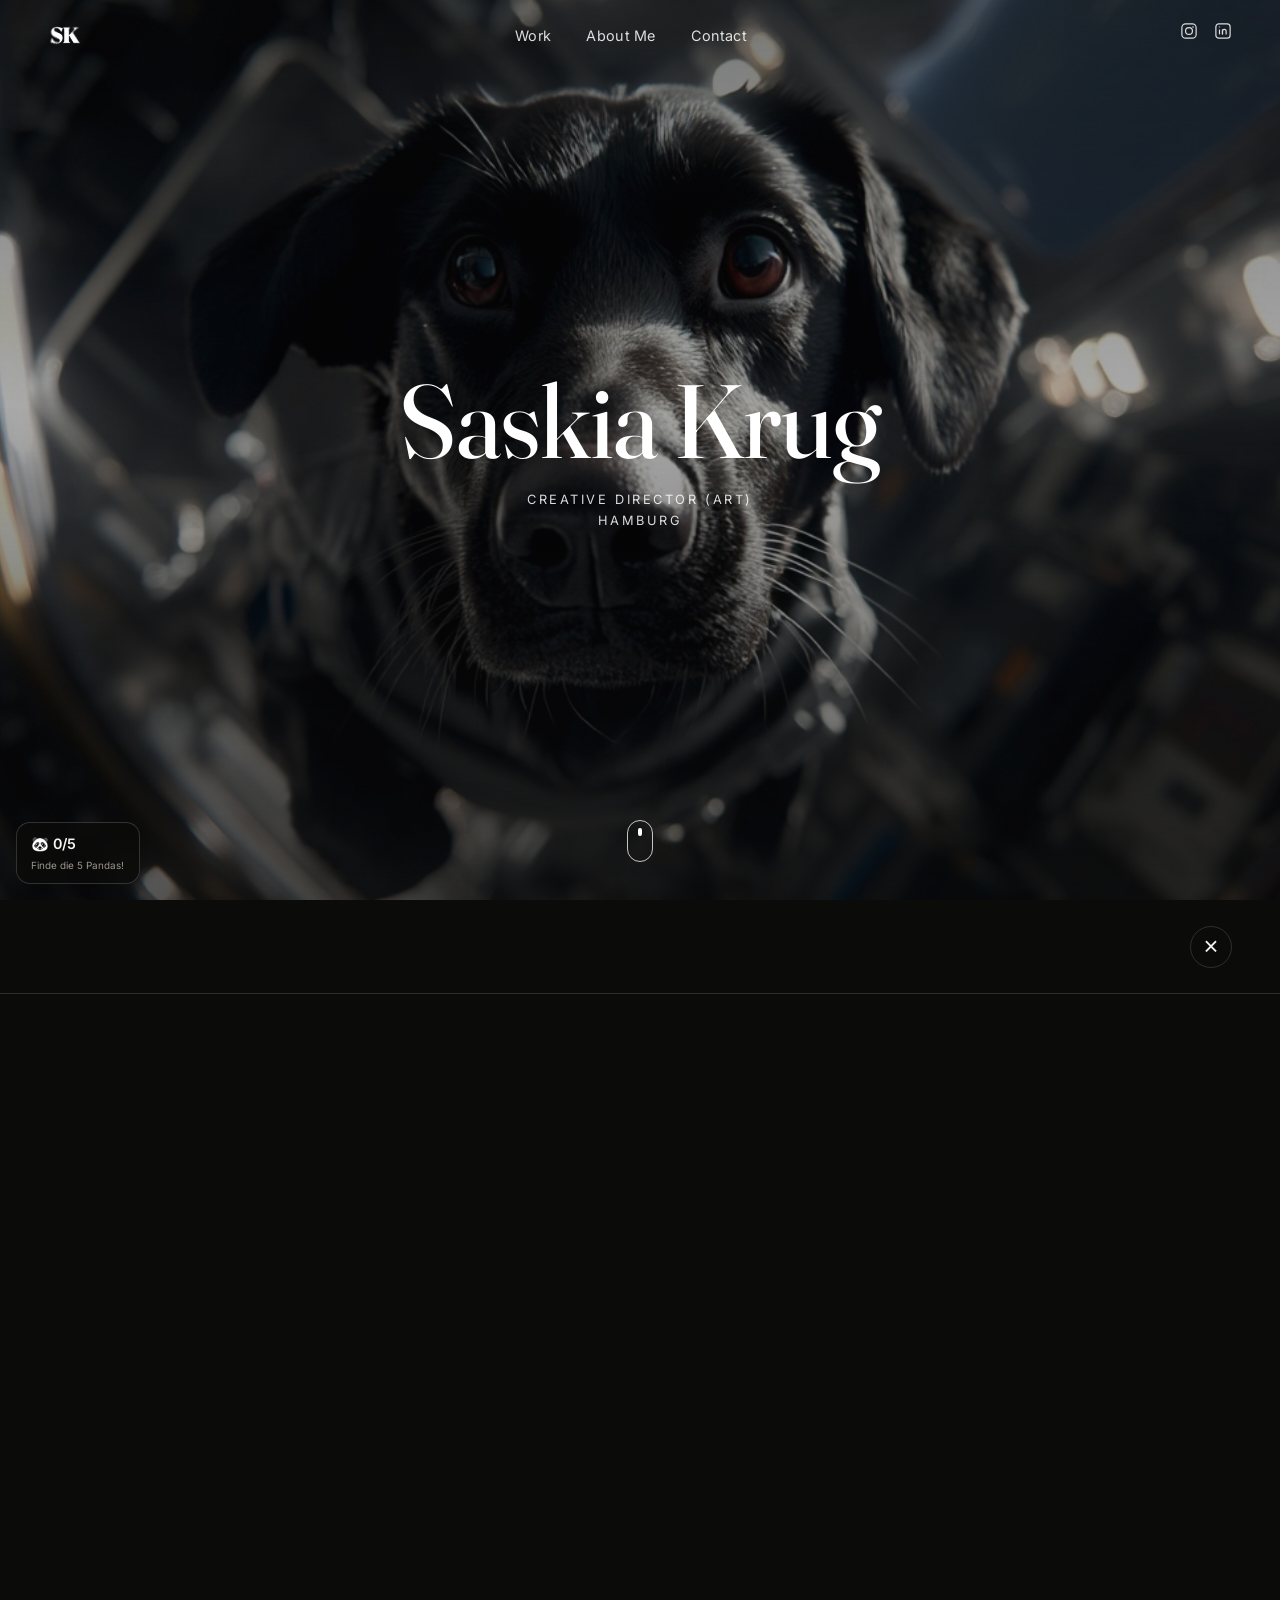
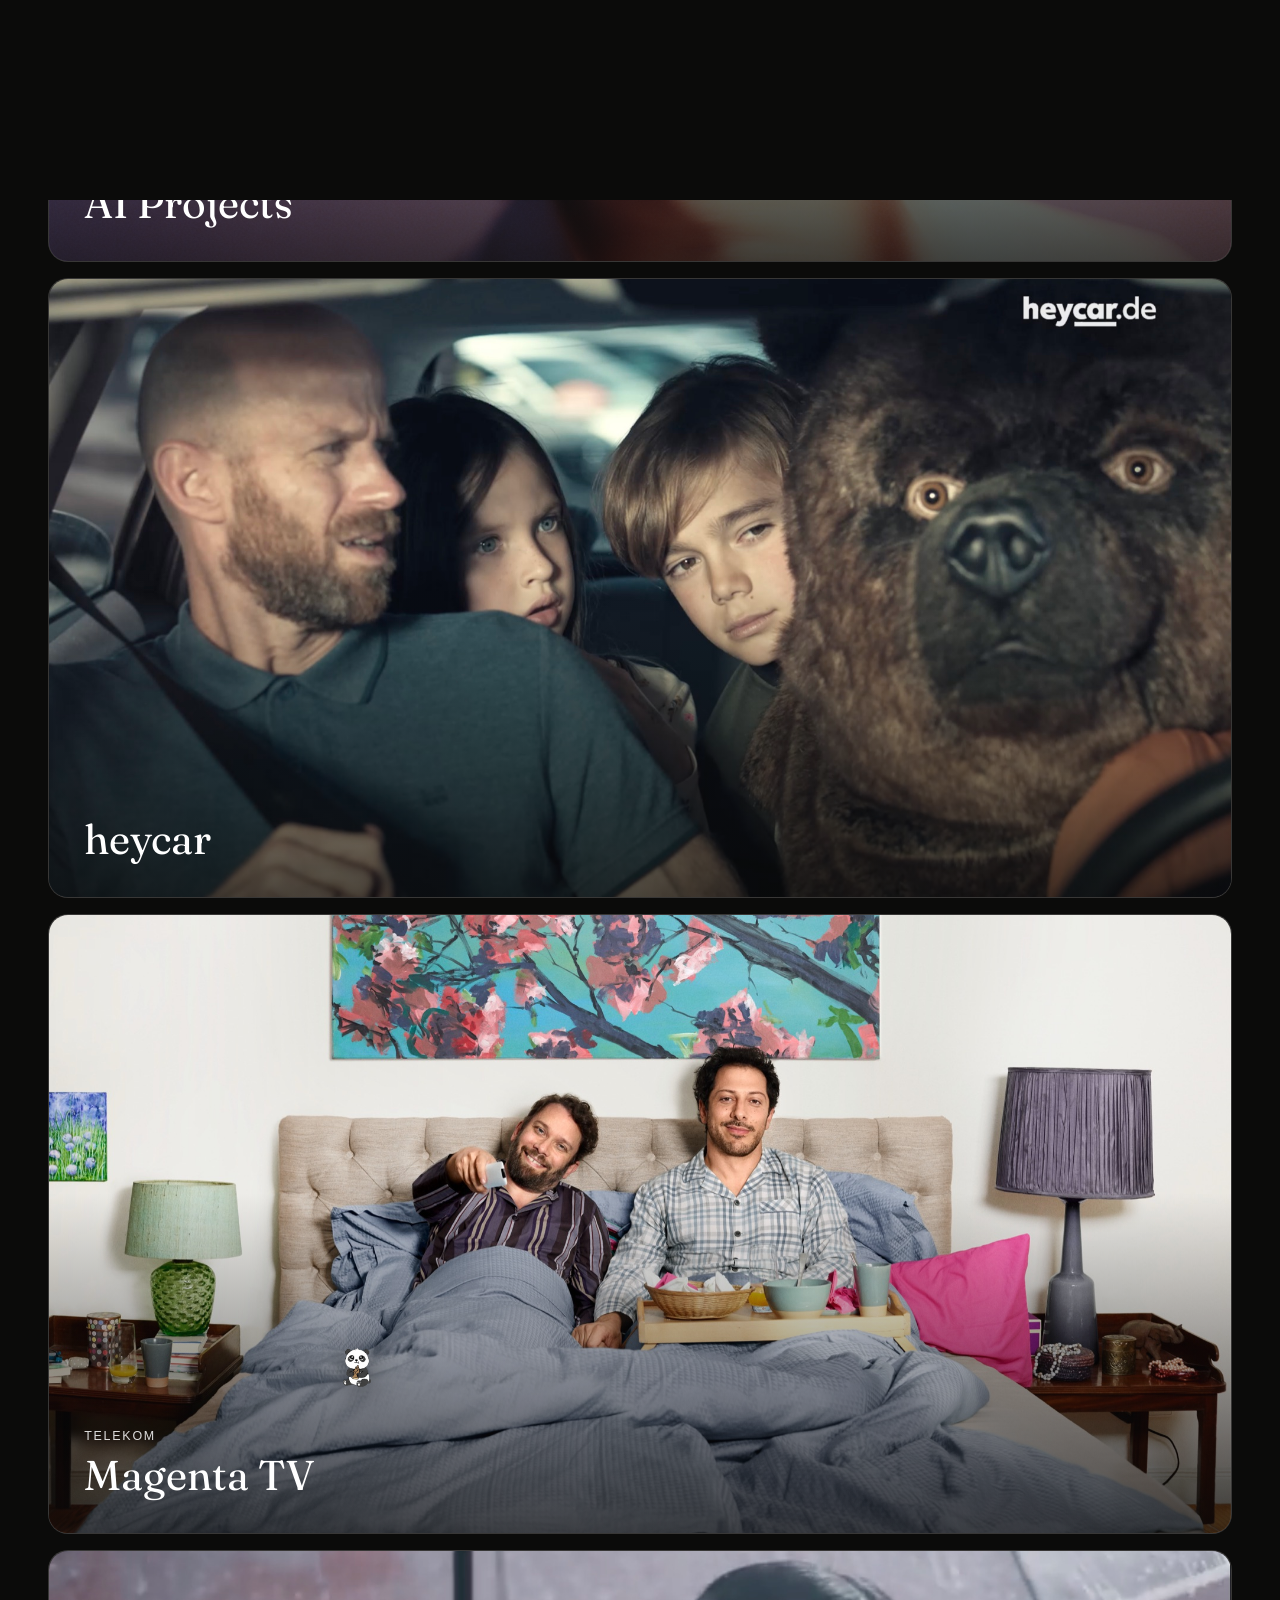
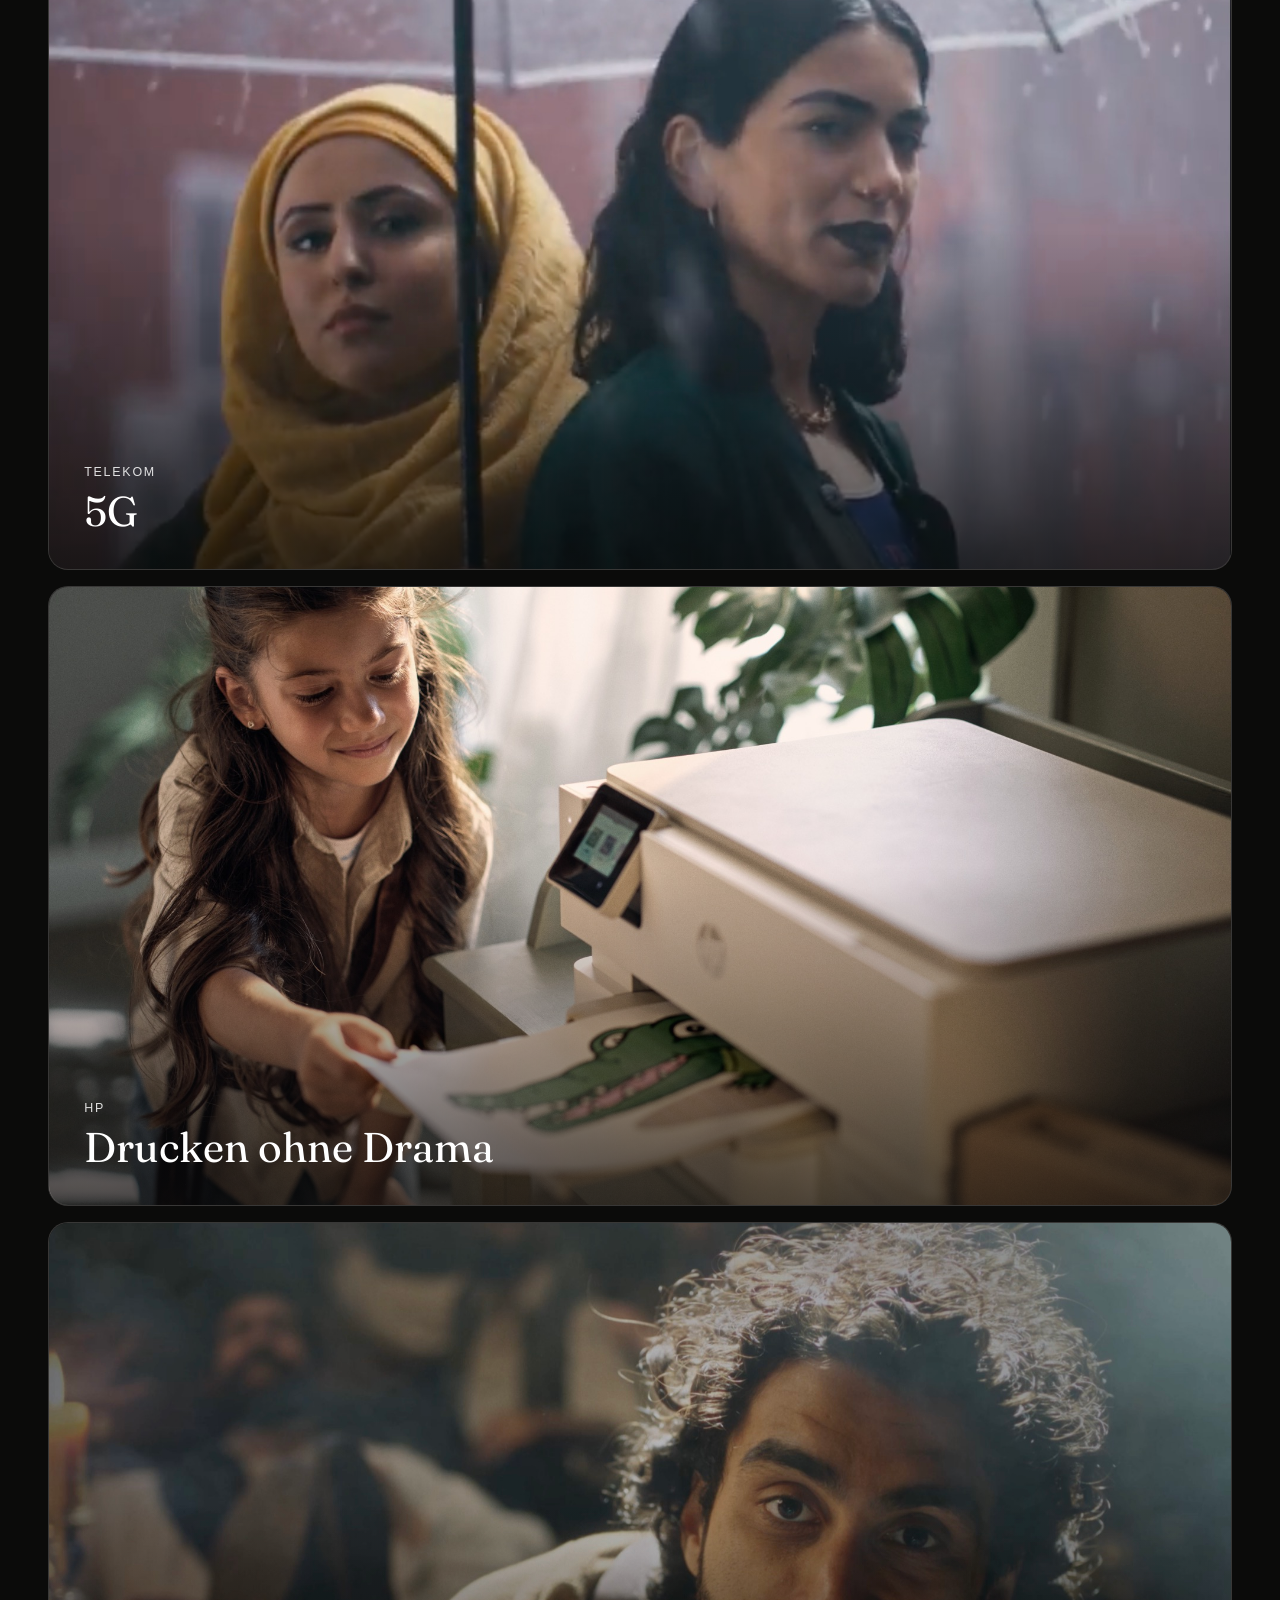
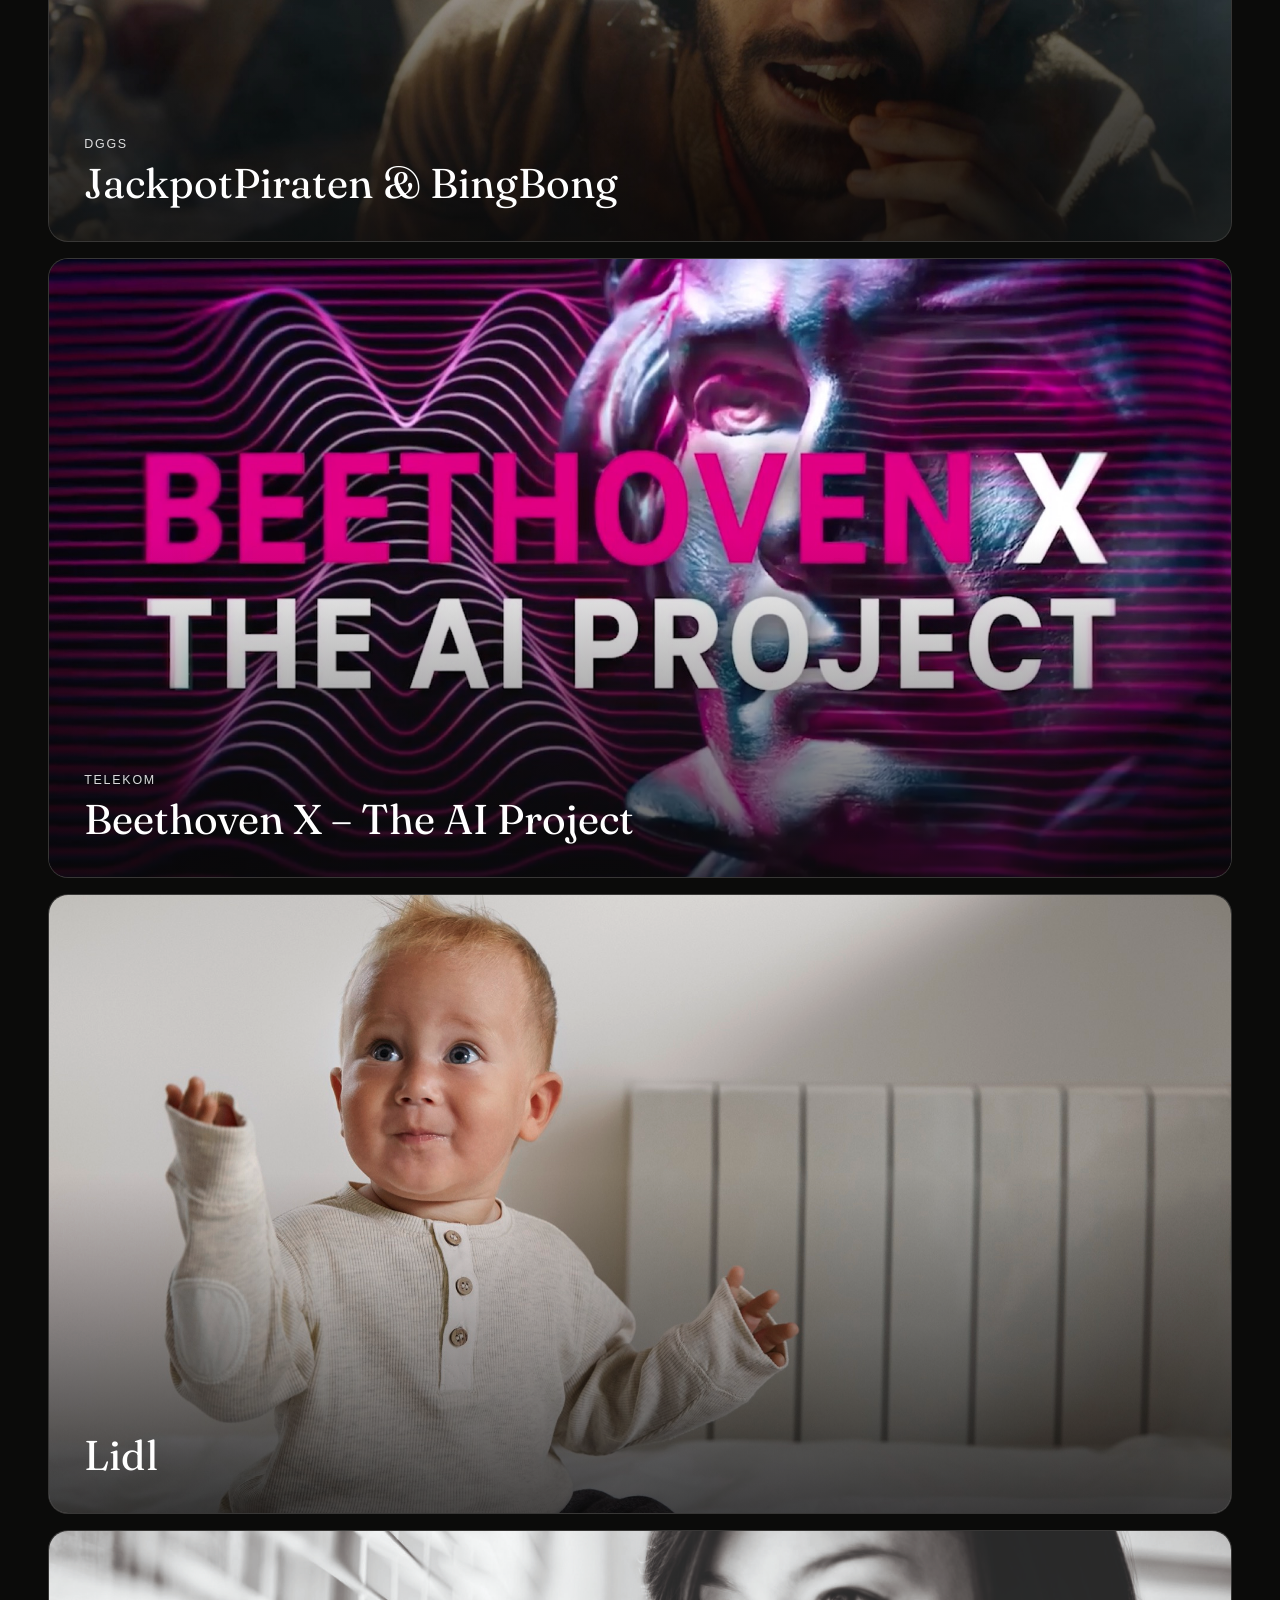
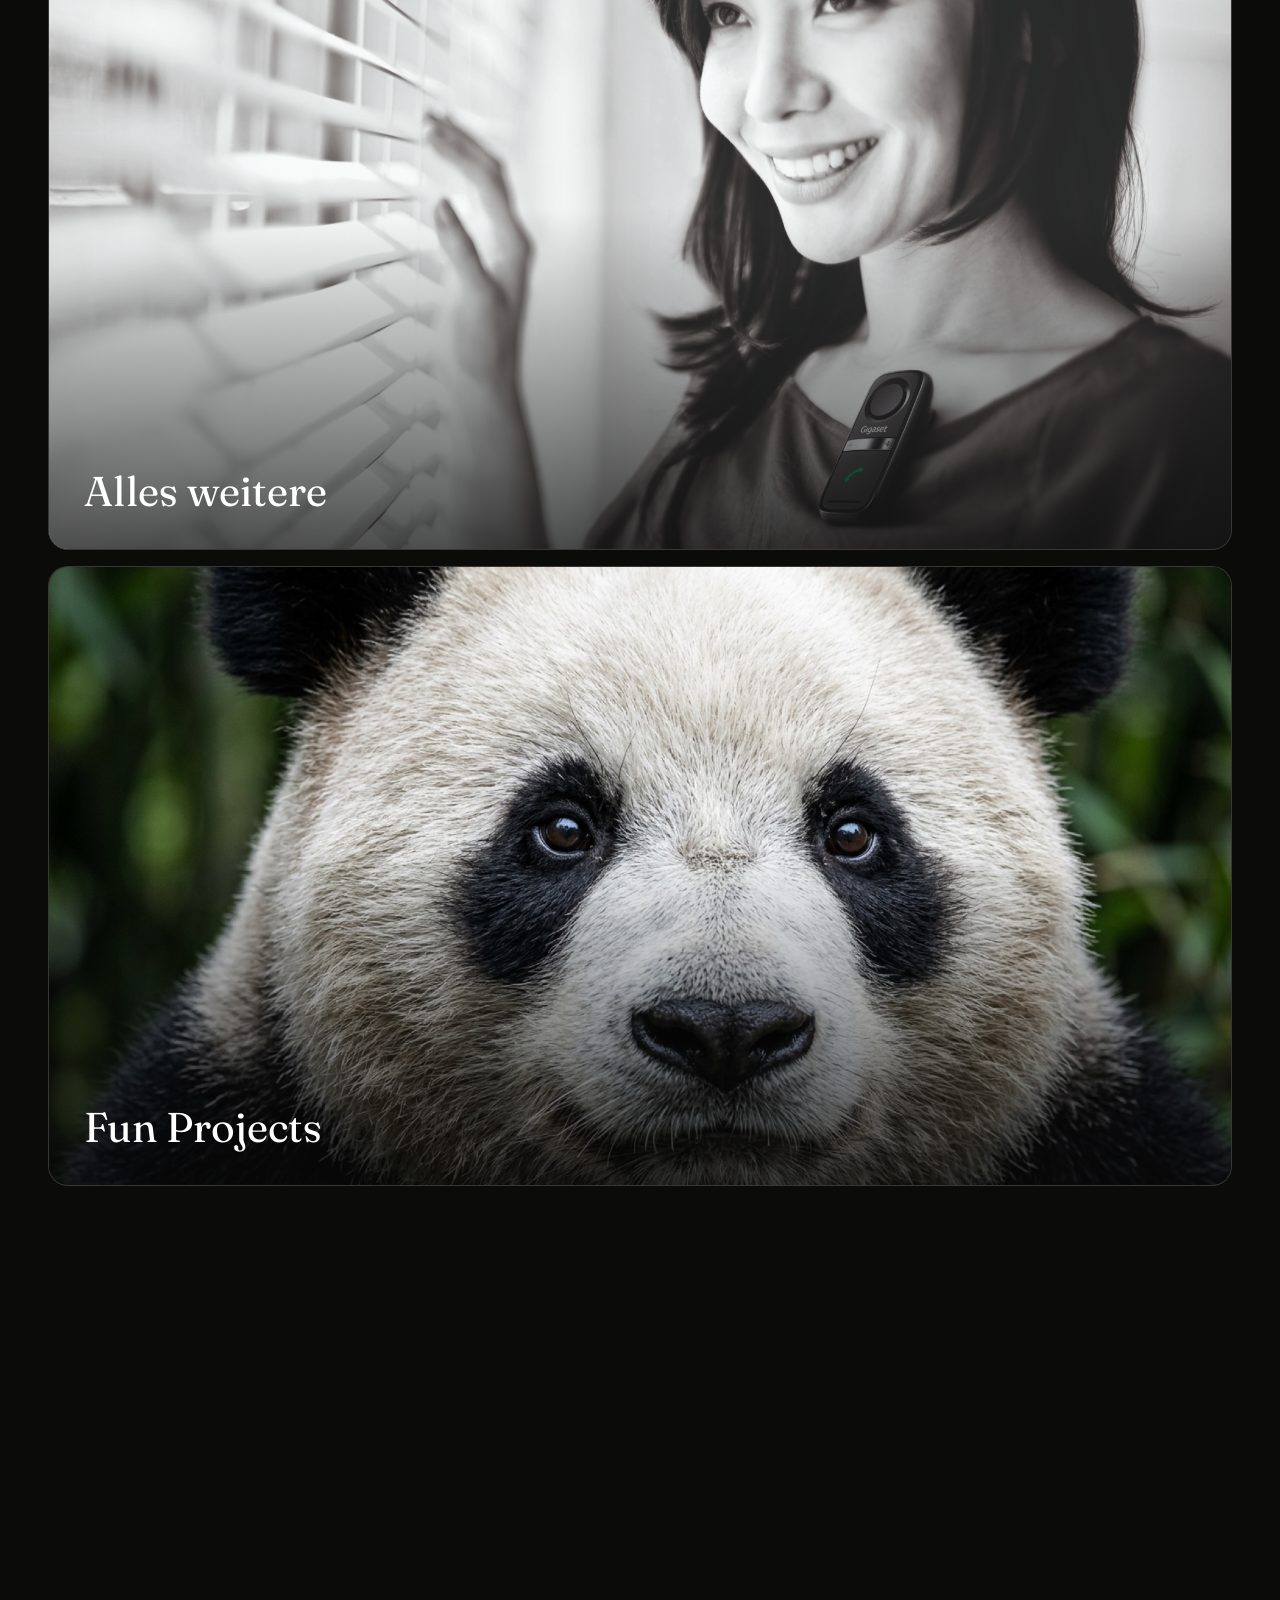
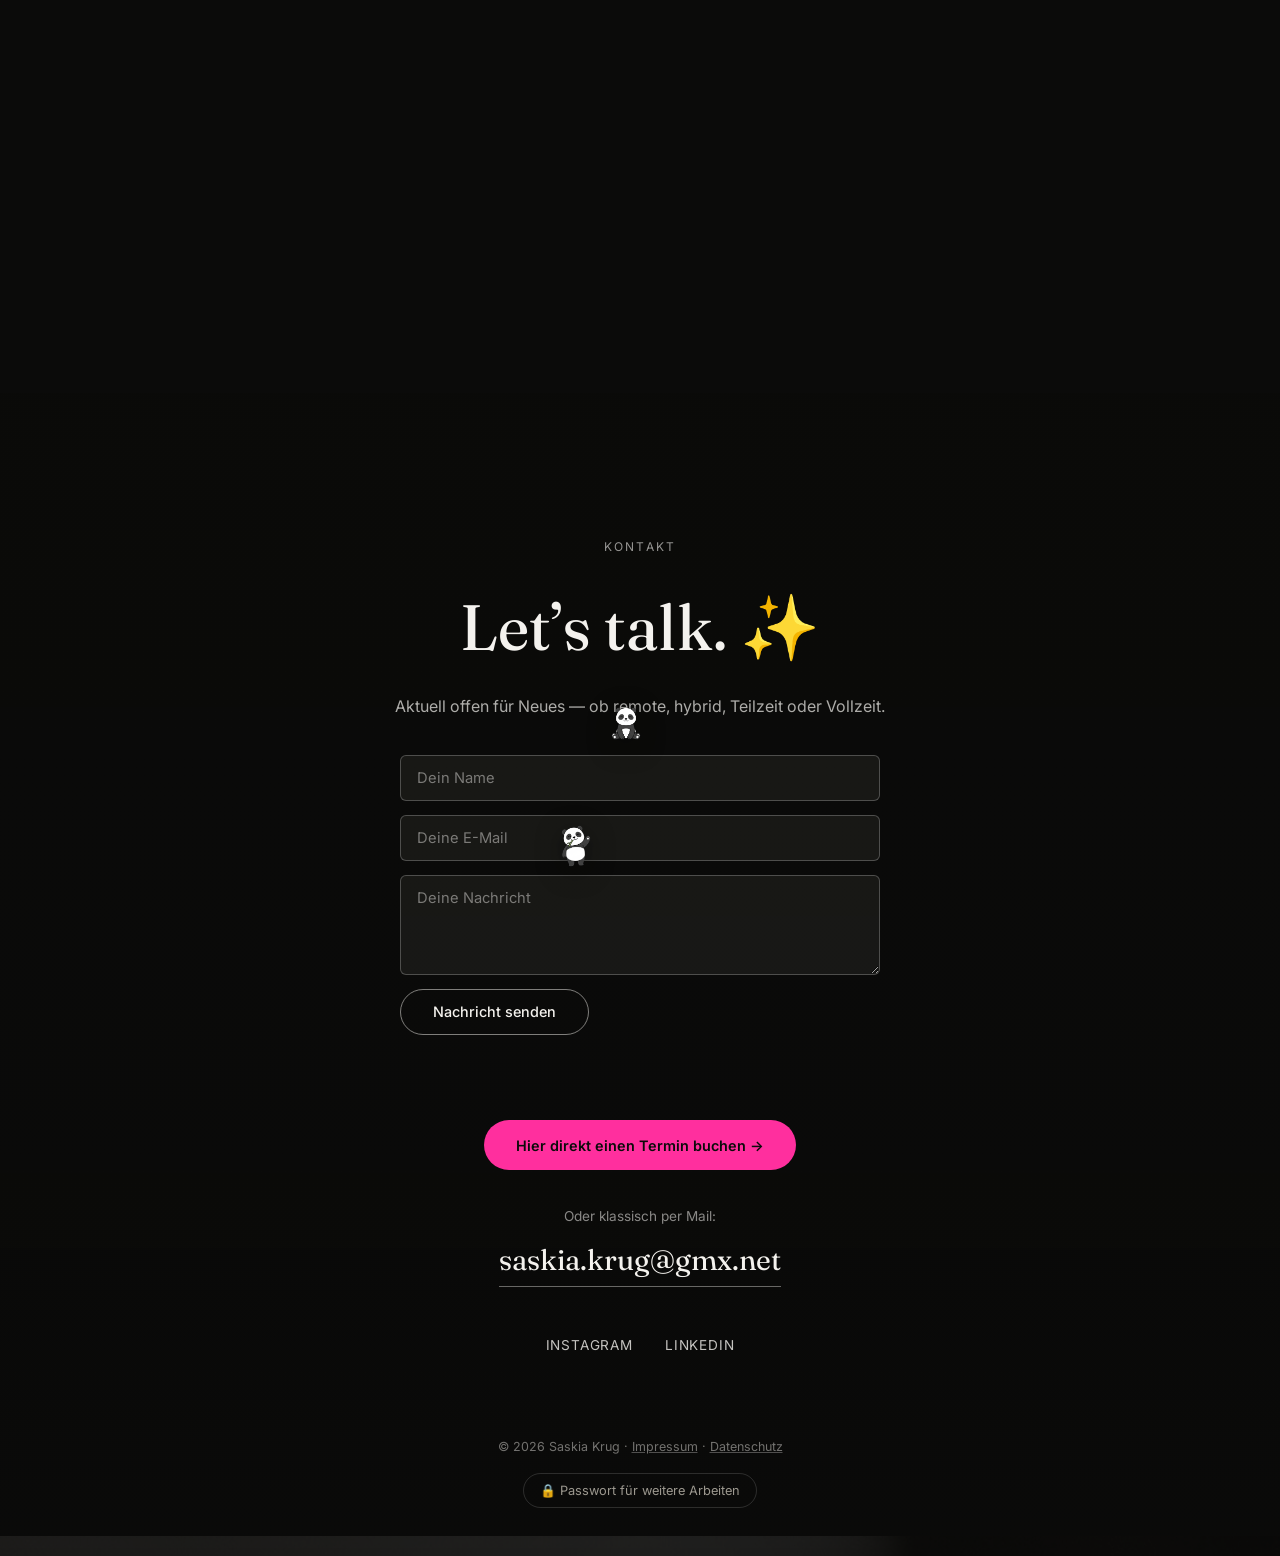
==== commit 36cb1ca1: "Noindex-Meta-Tag auf allen Seiten: aus Google-Suche nehmen, aber per Link weiter erreichbar Co-Autho" ====
--- a/index.html
+++ b/index.html
@@ -2,6 +2,7 @@
 <html lang="de">
 <head>
 <meta charset="UTF-8">
+<meta name="robots" content="noindex, nofollow">
 <meta name="viewport" content="width=device-width, initial-scale=1.0">
 <title>Saskia Krug — Creative Director</title>
 <link rel="icon" type="image/png" href="assets/header/favicon.png">
--- a/css/style.css
+++ b/css/style.css
@@ -63,13 +63,13 @@
   -webkit-backdrop-filter:blur(22px) saturate(1.15);
   display:flex; align-items:center; justify-content:center;
   overflow:hidden;
-  transition:opacity .6s ease;
+  transition:opacity .75s ease;
 }
 .intro-loader.is-hidden{ opacity:0; pointer-events:none; }
 .intro-loader__logo{
   width:100px;
   filter:drop-shadow(0 0 40px rgba(0,0,0,.45));
-  animation:introZoom 1.15s cubic-bezier(.6,0,.85,.35) forwards;
+  animation:introZoom 1.5s cubic-bezier(.6,0,.85,.35) forwards;
 }
 @keyframes introZoom{
   0%{ transform:scale(.4) rotate(-32deg); opacity:0; }
@@ -79,7 +79,7 @@
 }
 .hero-reveal{
   opacity:0; transform:translateY(14px);
-  transition:opacity .8s ease, transform .8s cubic-bezier(.2,.7,.2,1);
+  transition:opacity 1s ease, transform 1s cubic-bezier(.2,.7,.2,1);
 }
 .hero-reveal.is-visible{ opacity:1; transform:translateY(0); }
 @media (prefers-reduced-motion:reduce){
--- a/css/panda-hunt.css
+++ b/css/panda-hunt.css
@@ -1,7 +1,7 @@
 /* ---------- PANDA HUNT ---------- */
 .panda-hunt-critter{
   position:absolute; z-index:50;
-  width:64px; height:auto;
+  width:32px; height:auto;
   background:none; border:none; padding:0; cursor:pointer;
   filter:drop-shadow(0 6px 14px rgba(0,0,0,.4));
   animation:pandaBob 3s ease-in-out infinite;
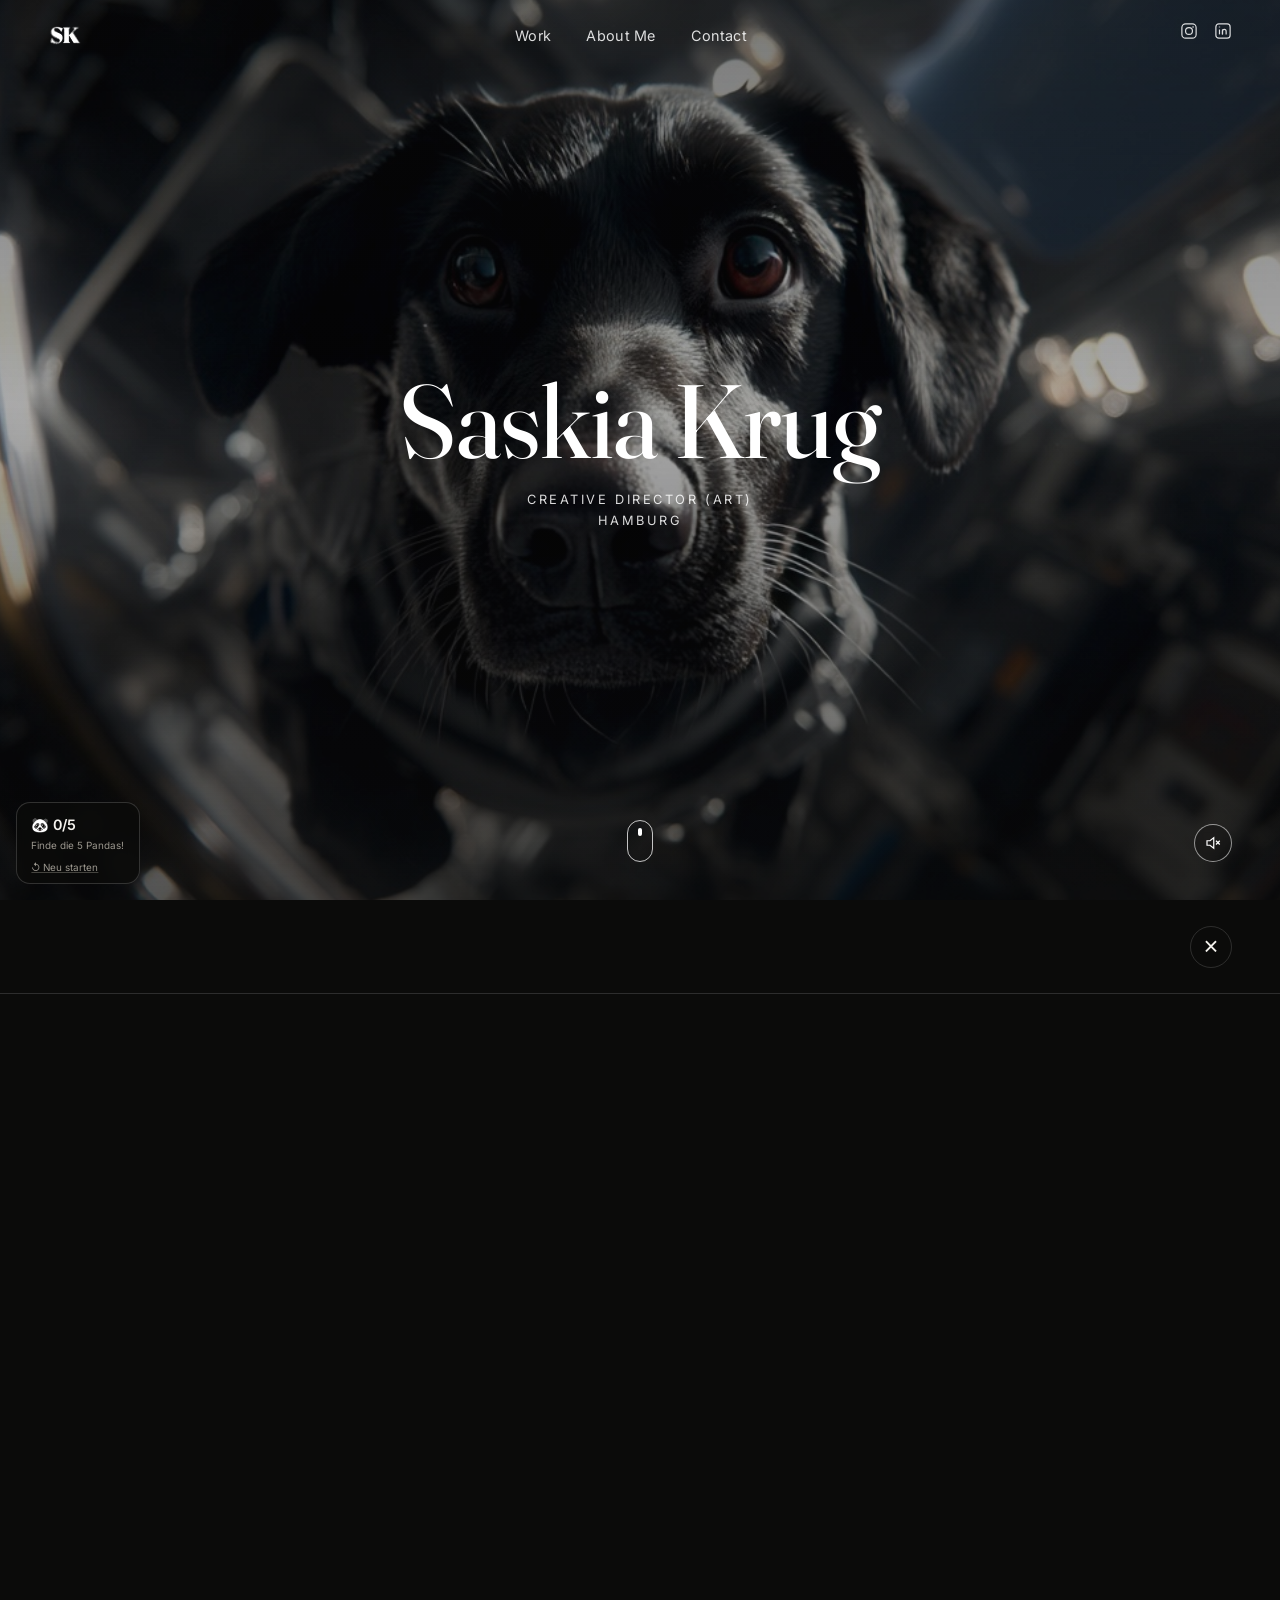
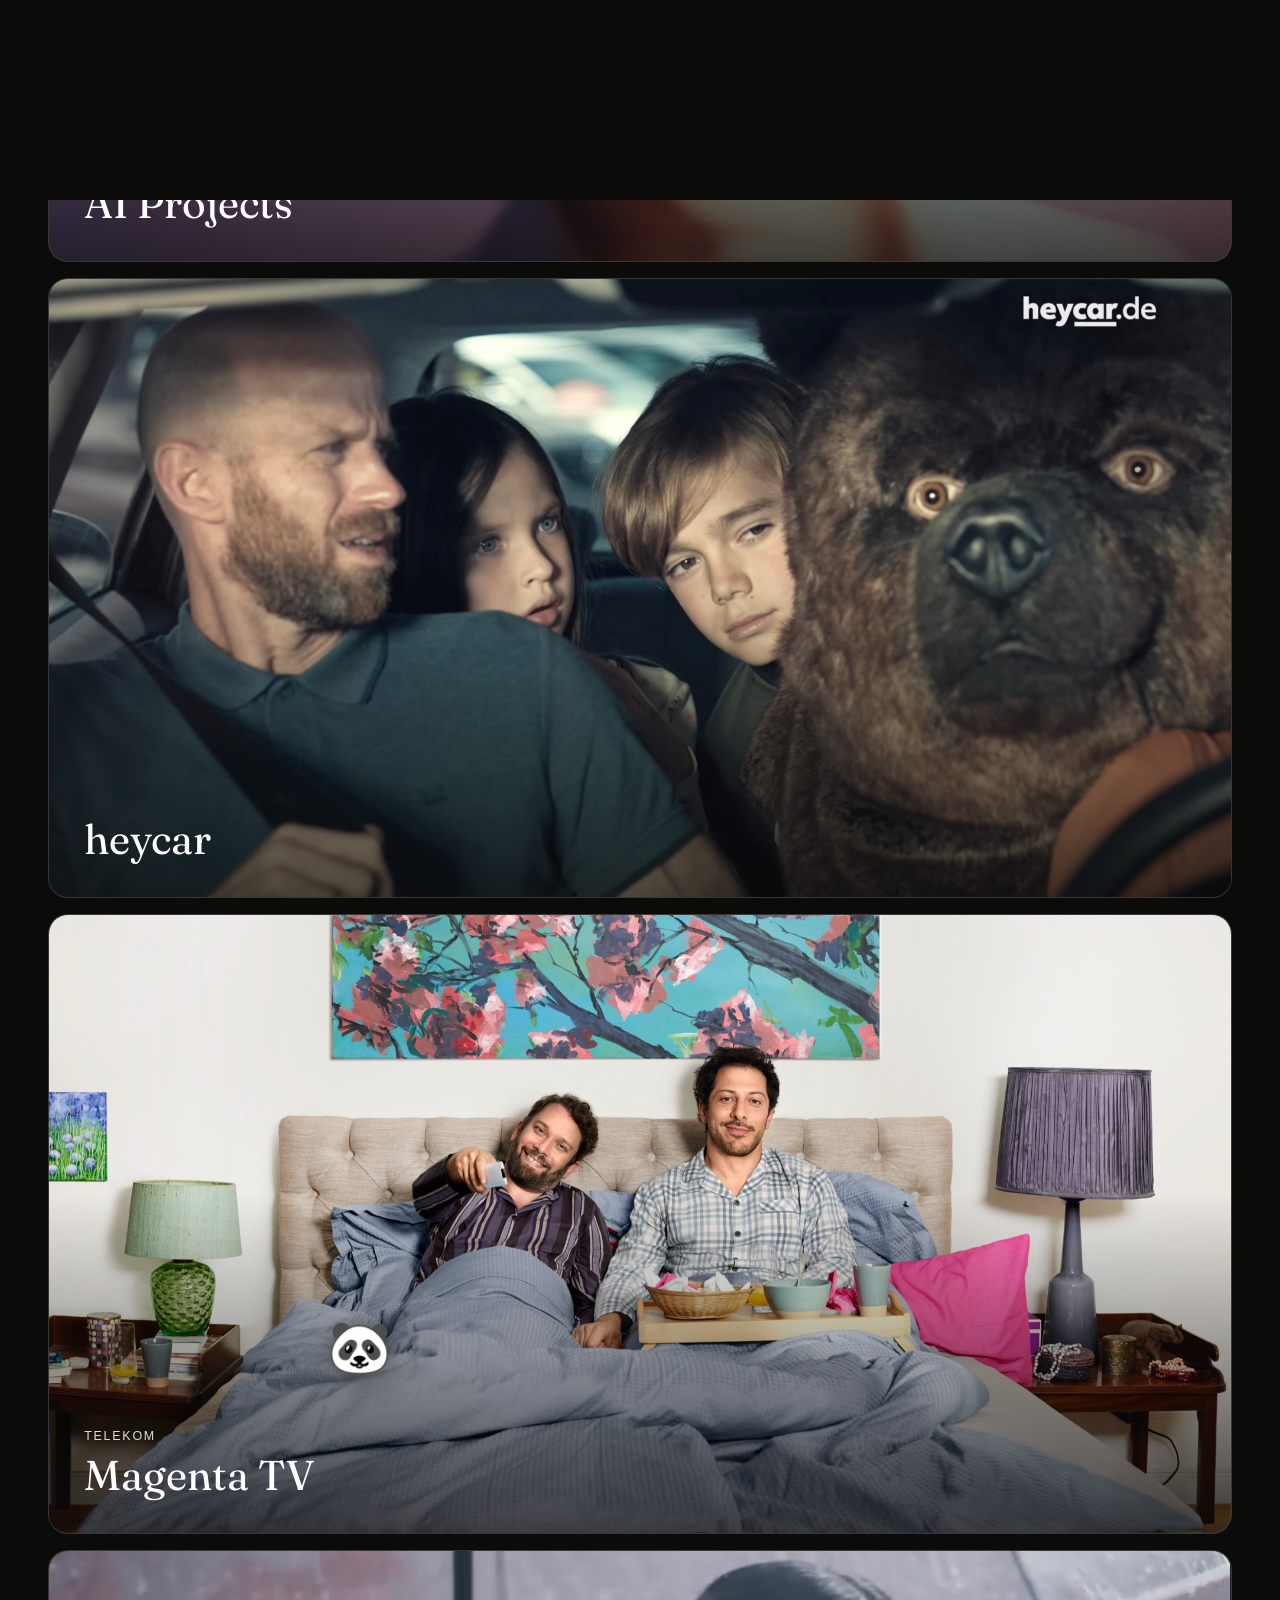
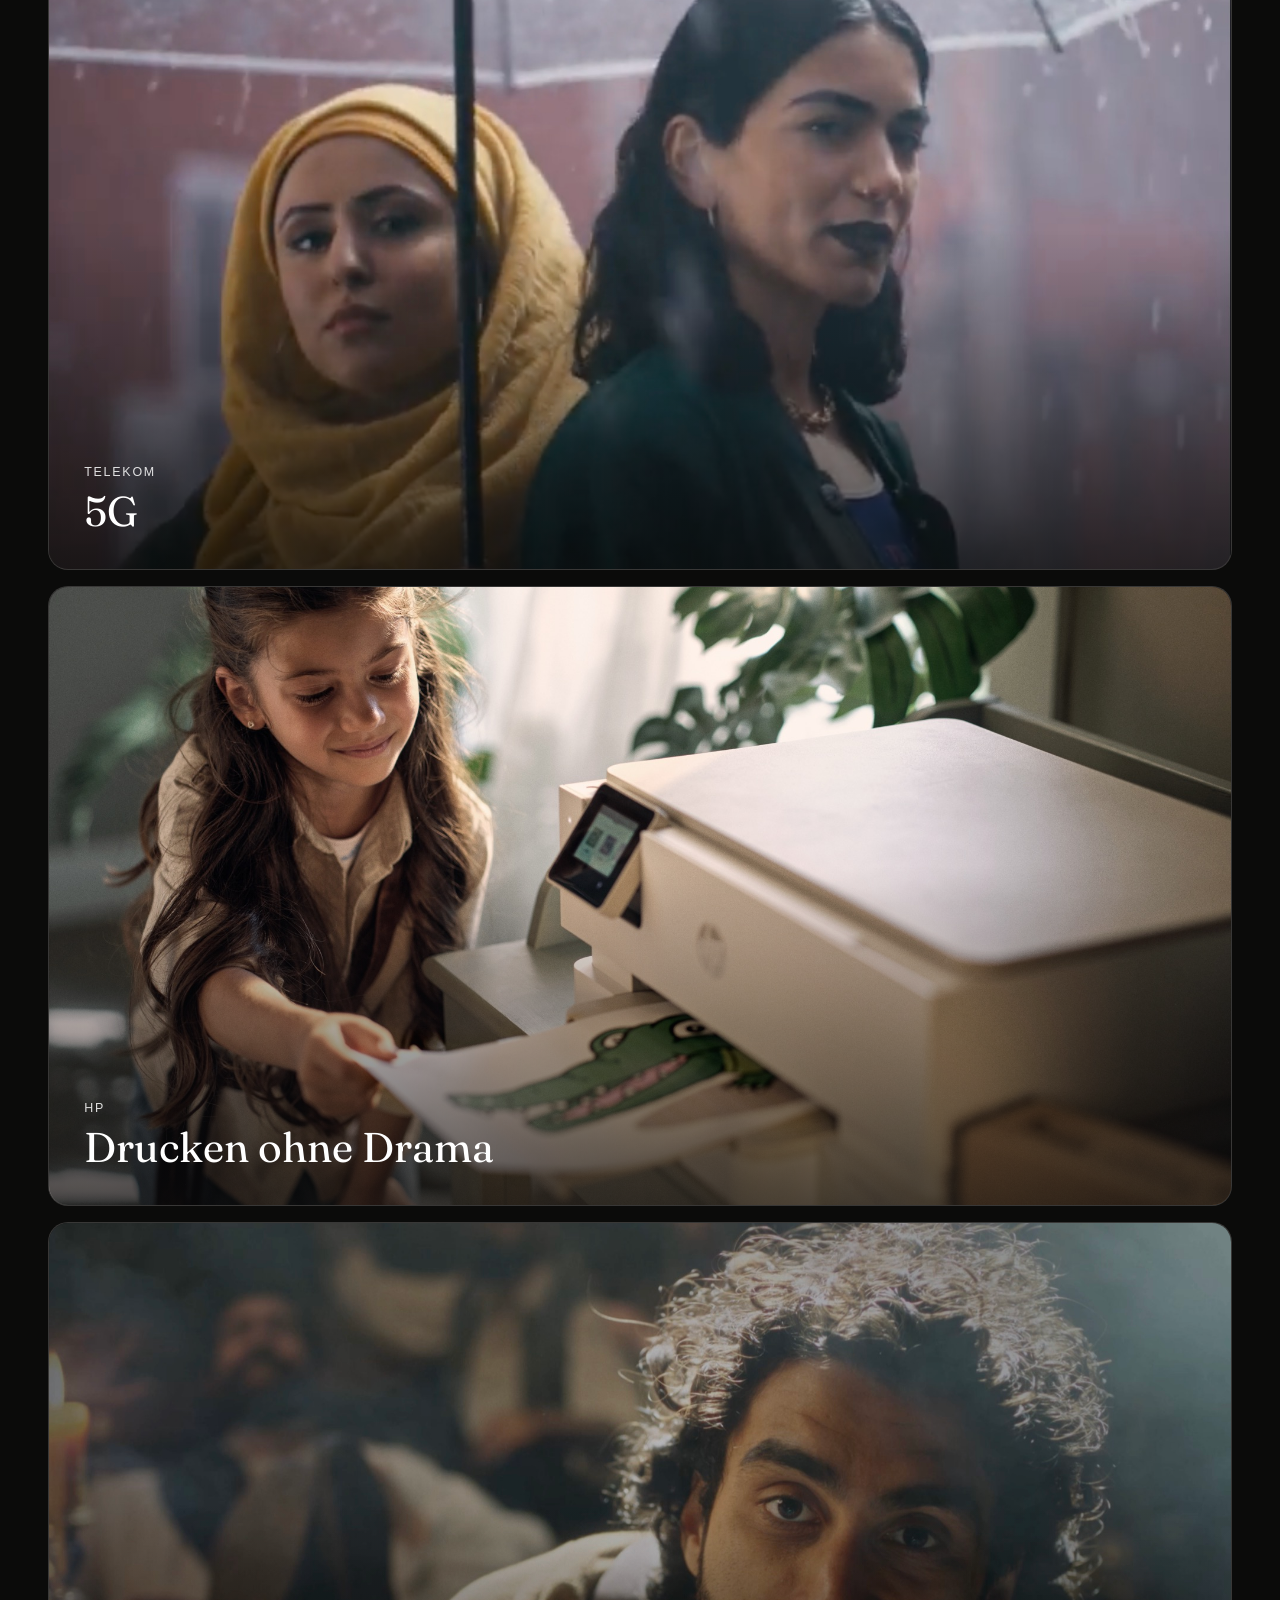
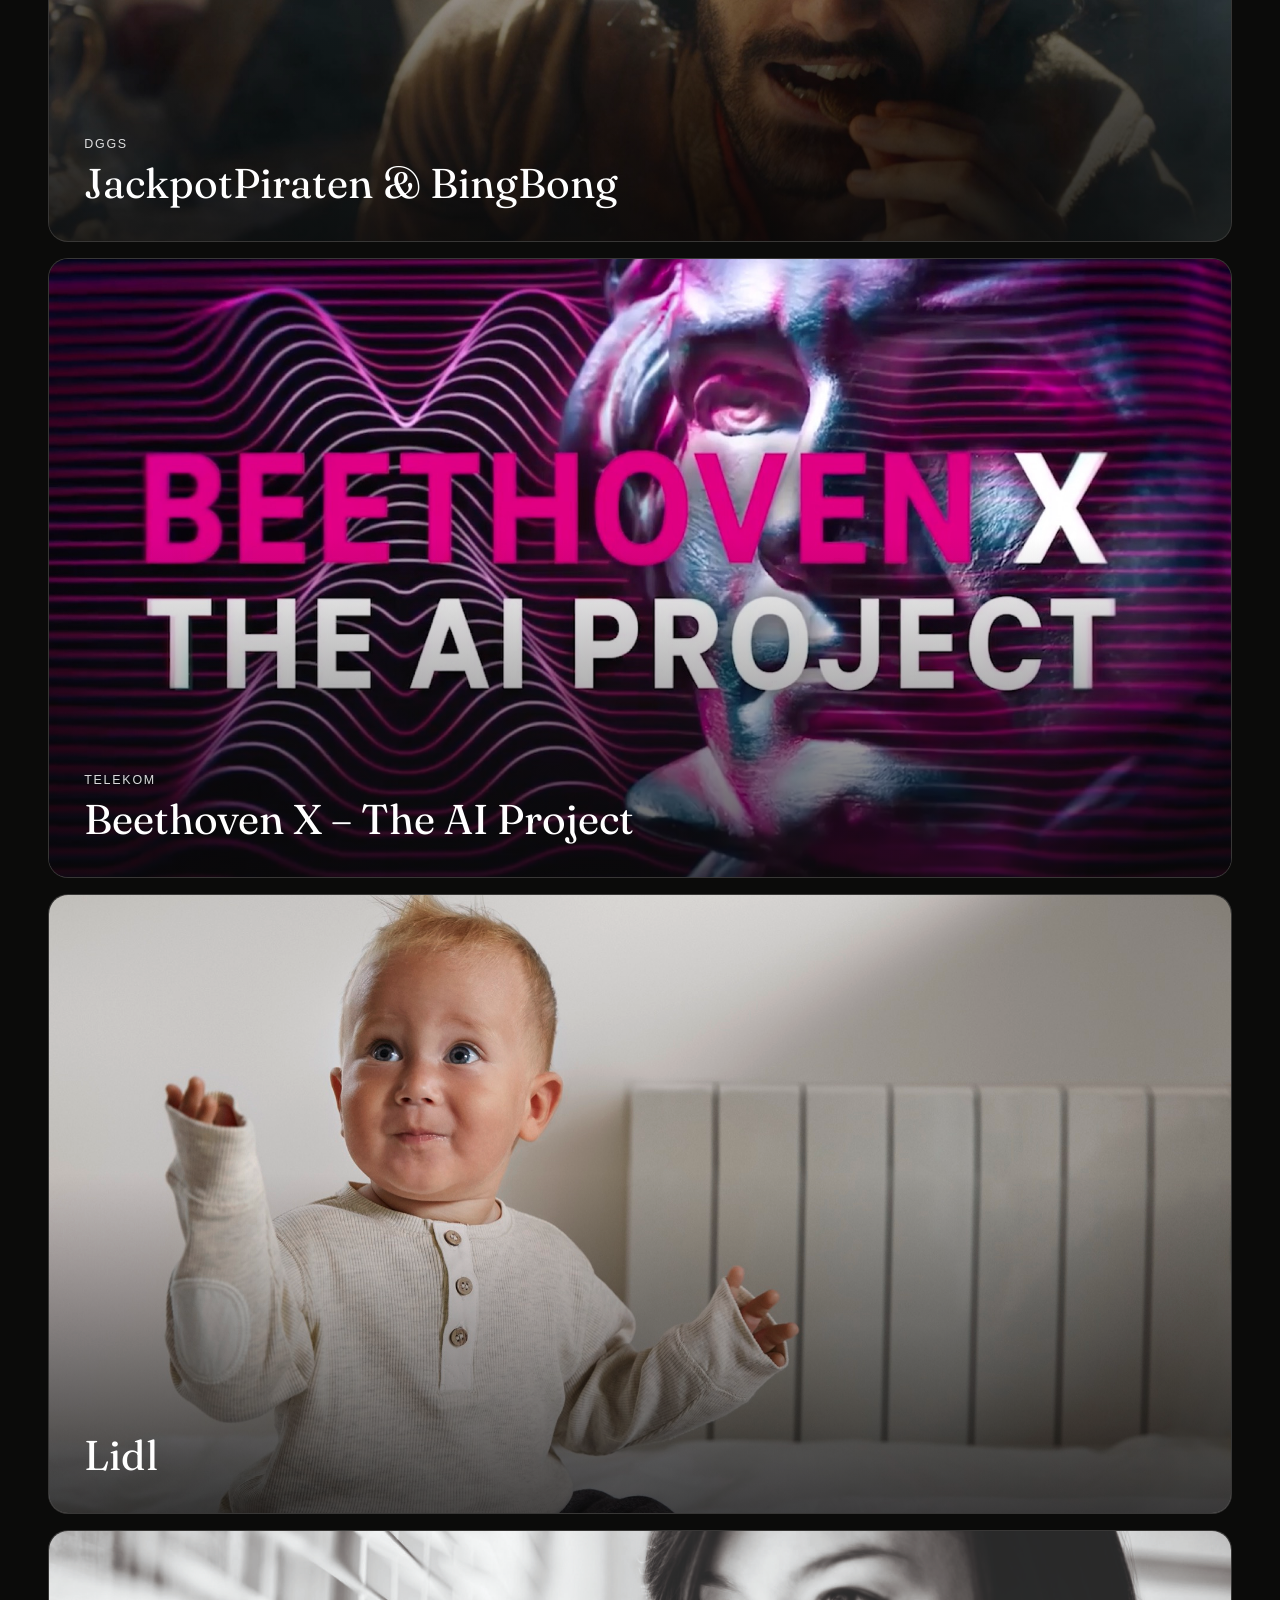
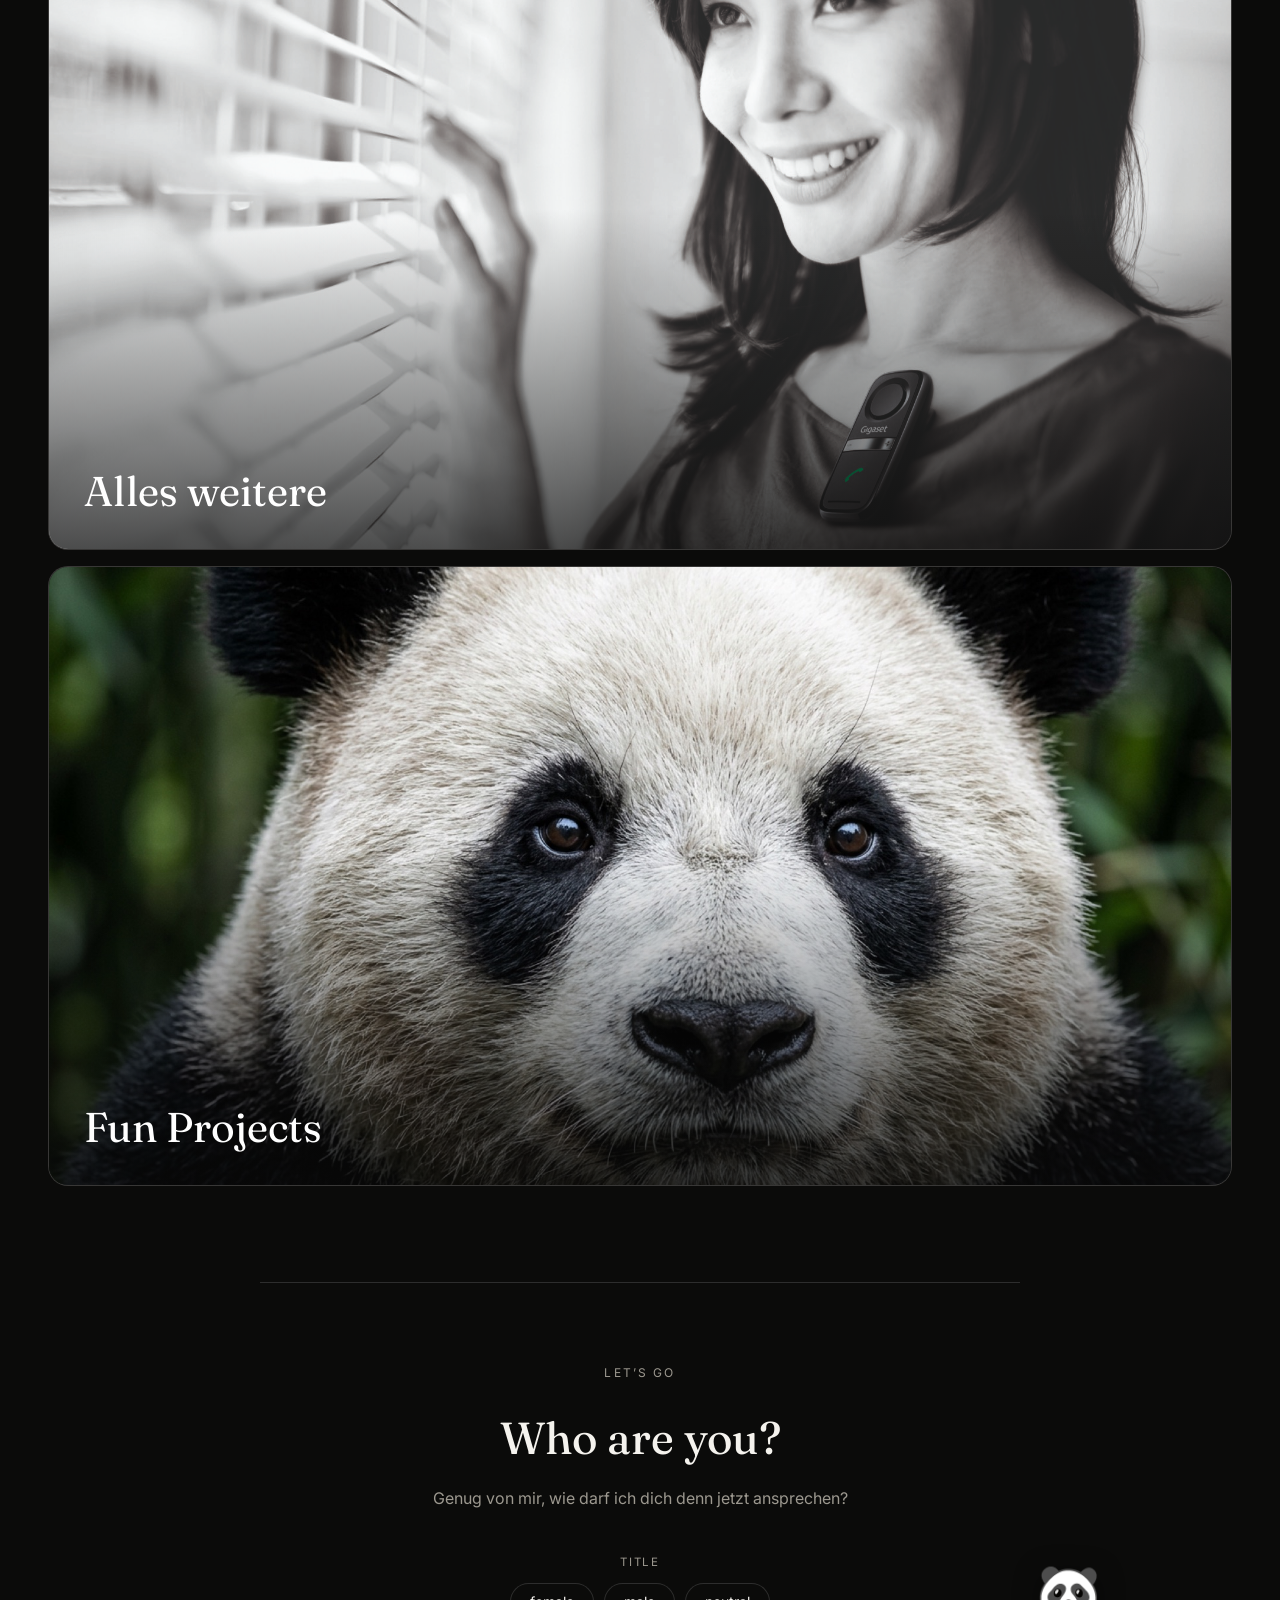
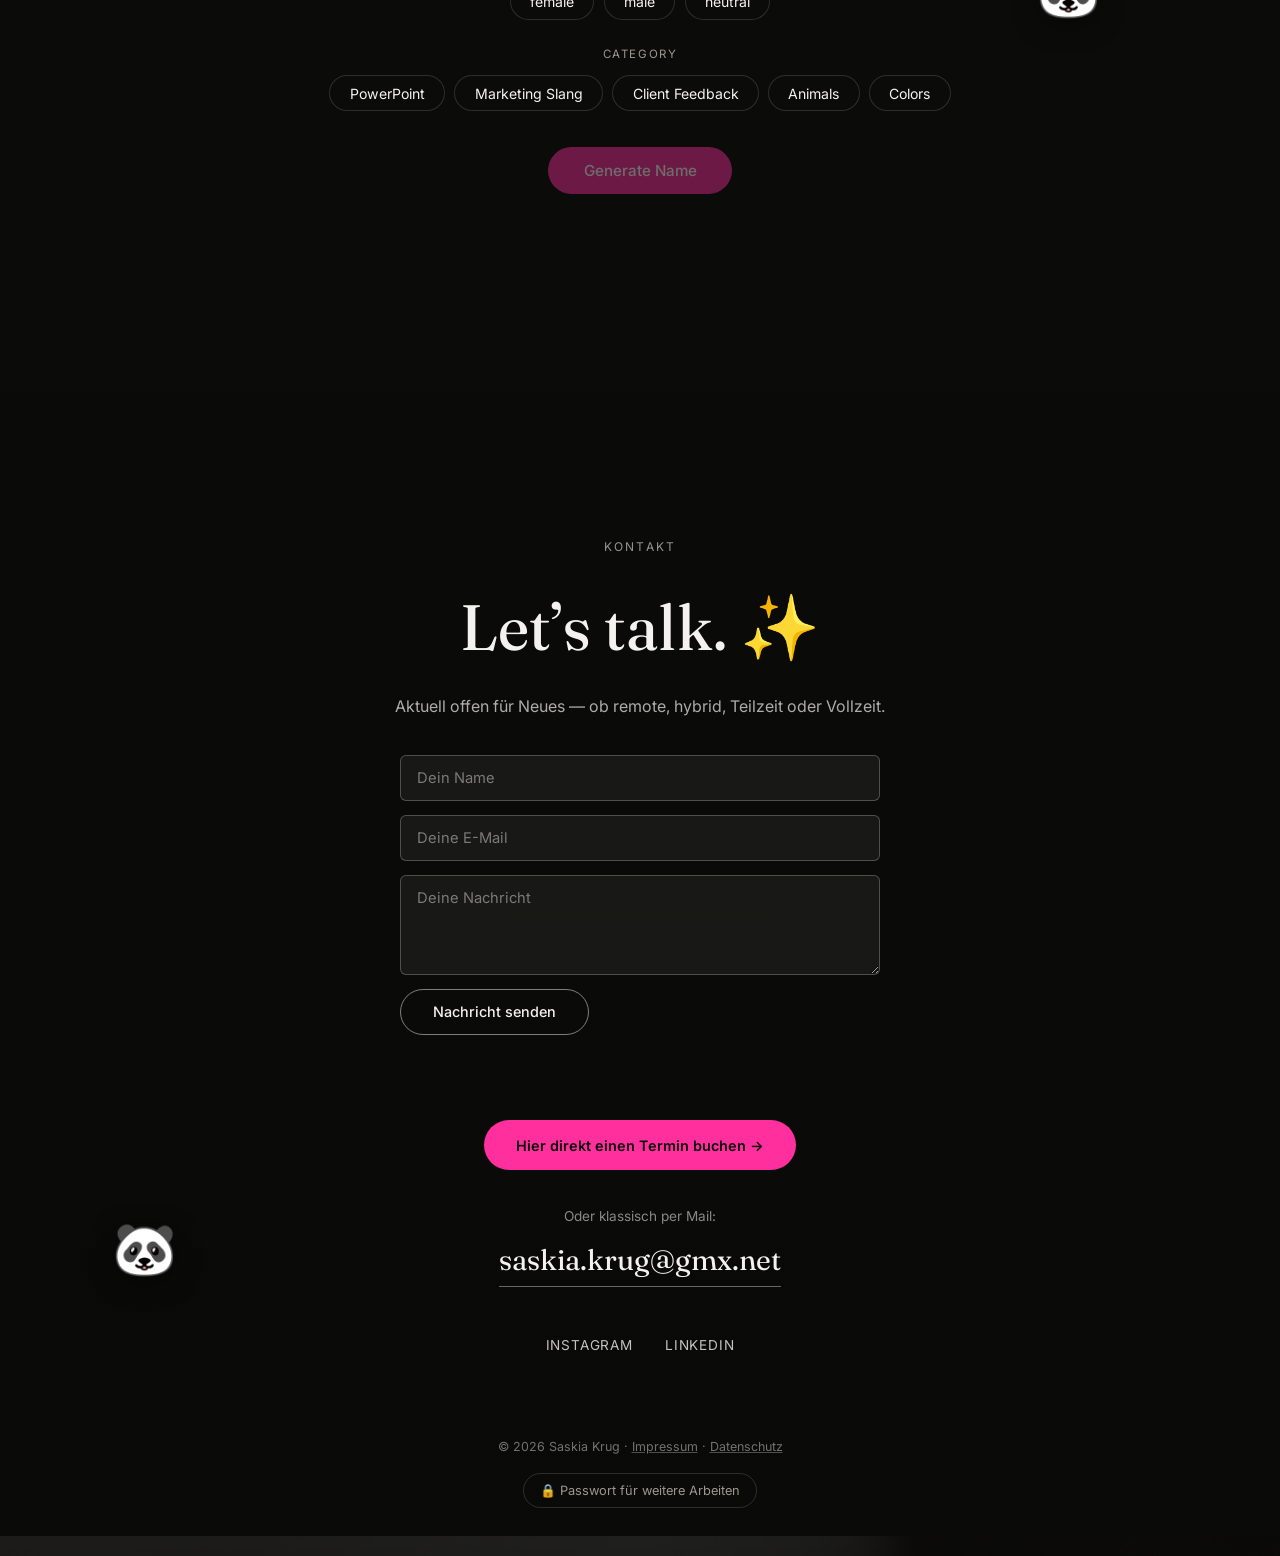
==== commit e30bf7d8: "Musik aus Motte_All_Musik extrahiert und optional unter dem Hero-Video hinterlegt (Ton-Button, da Br" ====
--- a/index.html
+++ b/index.html
@@ -58,12 +58,17 @@
 
 <!-- HERO -->
 <section class="hero" id="top">
-  <video class="hero__bg" data-parallax="0.35" src="assets/header/hero-motte.mp4" poster="assets/header/hero-bg.jpeg" autoplay muted loop playsinline></video>
+  <video class="hero__bg" id="heroVideo" data-parallax="0.35" src="assets/header/hero-motte.mp4" poster="assets/header/hero-bg.jpeg" autoplay muted loop playsinline></video>
+  <audio id="heroAudio" src="assets/header/hero-motte-music.m4a" loop preload="auto"></audio>
   <div class="hero__overlay"></div>
   <div class="hero__content hero-reveal">
     <h1>Saskia Krug</h1>
     <p class="eyebrow">Creative Director (Art)<br>Hamburg</p>
   </div>
+  <button type="button" class="hero__sound" id="heroSoundToggle" aria-label="Ton einschalten" aria-pressed="false">
+    <svg class="hero__sound-icon hero__sound-icon--off" viewBox="0 0 24 24" width="18" height="18" fill="none" stroke="currentColor" stroke-width="1.6"><path d="M4 9v6h4l5 4V5L8 9H4z"/><line x1="16" y1="9" x2="21" y2="14"/><line x1="21" y1="9" x2="16" y2="14"/></svg>
+    <svg class="hero__sound-icon hero__sound-icon--on" viewBox="0 0 24 24" width="18" height="18" fill="none" stroke="currentColor" stroke-width="1.6"><path d="M4 9v6h4l5 4V5L8 9H4z"/><path d="M16.5 8.5a5 5 0 0 1 0 7"/><path d="M19 6a8.5 8.5 0 0 1 0 12"/></svg>
+  </button>
   <button class="scroll-cue" data-scroll-to="#work" aria-label="Nach unten scrollen">
     <span></span>
   </button>
--- a/css/style.css
+++ b/css/style.css
@@ -205,6 +205,22 @@
   100%{ opacity:0; }
 }
 
+.hero__sound{
+  position:absolute; z-index:2; bottom:2.4rem; right:clamp(1.2rem,4vw,3rem);
+  width:38px; height:38px;
+  display:flex; align-items:center; justify-content:center;
+  border:1.5px solid rgba(255,255,255,.55);
+  border-radius:50%;
+  background:rgba(11,11,10,.25); backdrop-filter:blur(4px);
+  color:#fff; cursor:pointer;
+  transition:border-color .2s, background .2s;
+}
+.hero__sound:hover{ border-color:#fff; background:rgba(11,11,10,.45); }
+.hero__sound-icon{ position:absolute; }
+.hero__sound-icon--on{ display:none; }
+.hero__sound[aria-pressed="true"] .hero__sound-icon--off{ display:none; }
+.hero__sound[aria-pressed="true"] .hero__sound-icon--on{ display:block; }
+
 /* ---------- REVEAL ---------- */
 [data-reveal]{
   opacity:0; transform:translateY(28px);
--- a/css/panda-hunt.css
+++ b/css/panda-hunt.css
@@ -1,13 +1,14 @@
 /* ---------- PANDA HUNT ---------- */
 .panda-hunt-critter{
   position:absolute; z-index:50;
-  width:32px; height:auto;
+  width:64px; height:64px;
+  display:flex; align-items:center; justify-content:center;
+  font-size:52px; line-height:1;
   background:none; border:none; padding:0; cursor:pointer;
   filter:drop-shadow(0 6px 14px rgba(0,0,0,.4));
   animation:pandaBob 3s ease-in-out infinite;
   transition:transform .2s;
 }
-.panda-hunt-critter img{ width:100%; display:block; }
 .panda-hunt-critter:hover{ transform:scale(1.12); }
 .panda-hunt-critter.is-collected{
   animation:none;
@@ -32,6 +33,16 @@
 }
 .panda-hunt-badge__count{ font-size:.9rem; font-weight:600; }
 .panda-hunt-badge__hint{ font-size:.62rem; color:#9c988f; }
+.panda-hunt-badge__reset{
+  pointer-events:auto;
+  margin-top:.3rem;
+  font-family:'Inter', -apple-system, BlinkMacSystemFont, sans-serif;
+  font-size:.62rem; color:#9c988f;
+  background:none; border:none; padding:0; cursor:pointer;
+  text-decoration:underline; text-decoration-color:rgba(156,152,143,.4);
+  transition:color .2s;
+}
+.panda-hunt-badge__reset:hover{ color:#f5f3ee; }
 
 .panda-hunt-toast{
   position:fixed; left:50%; bottom:5rem; z-index:550;
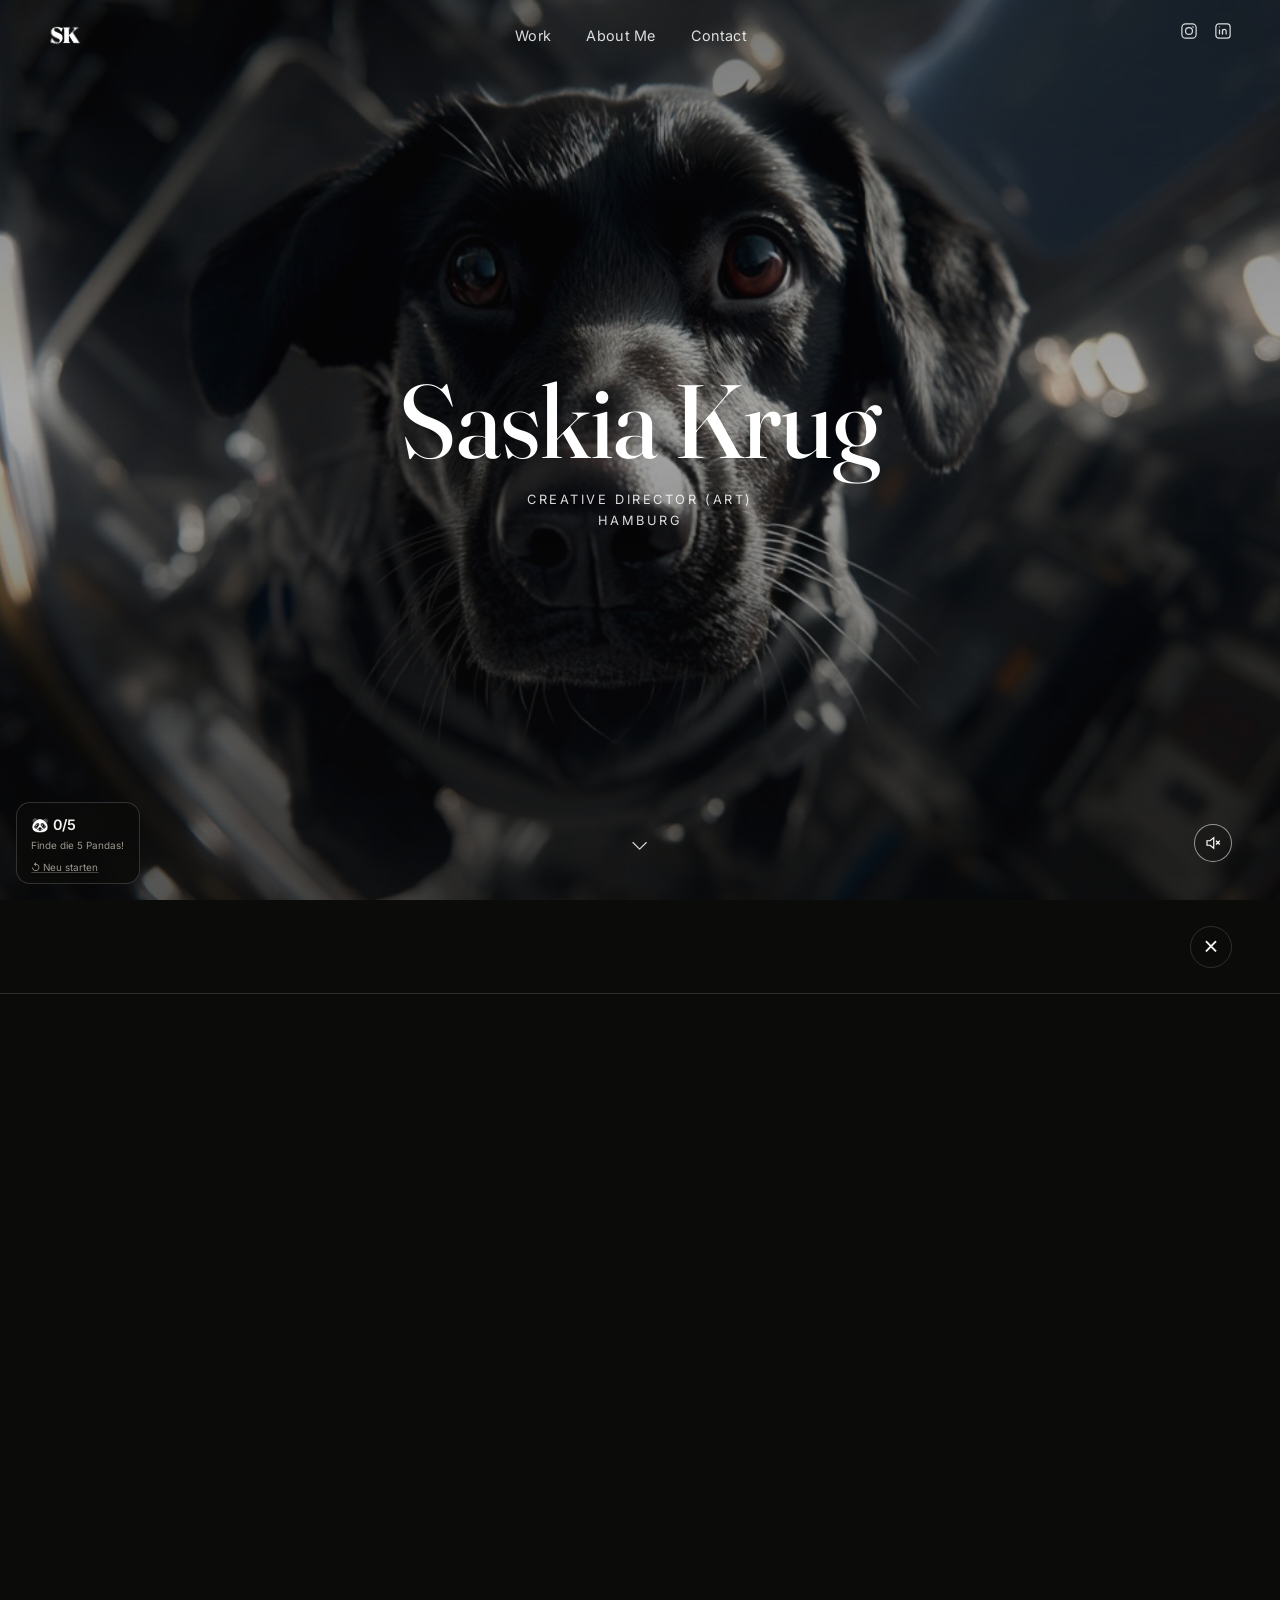
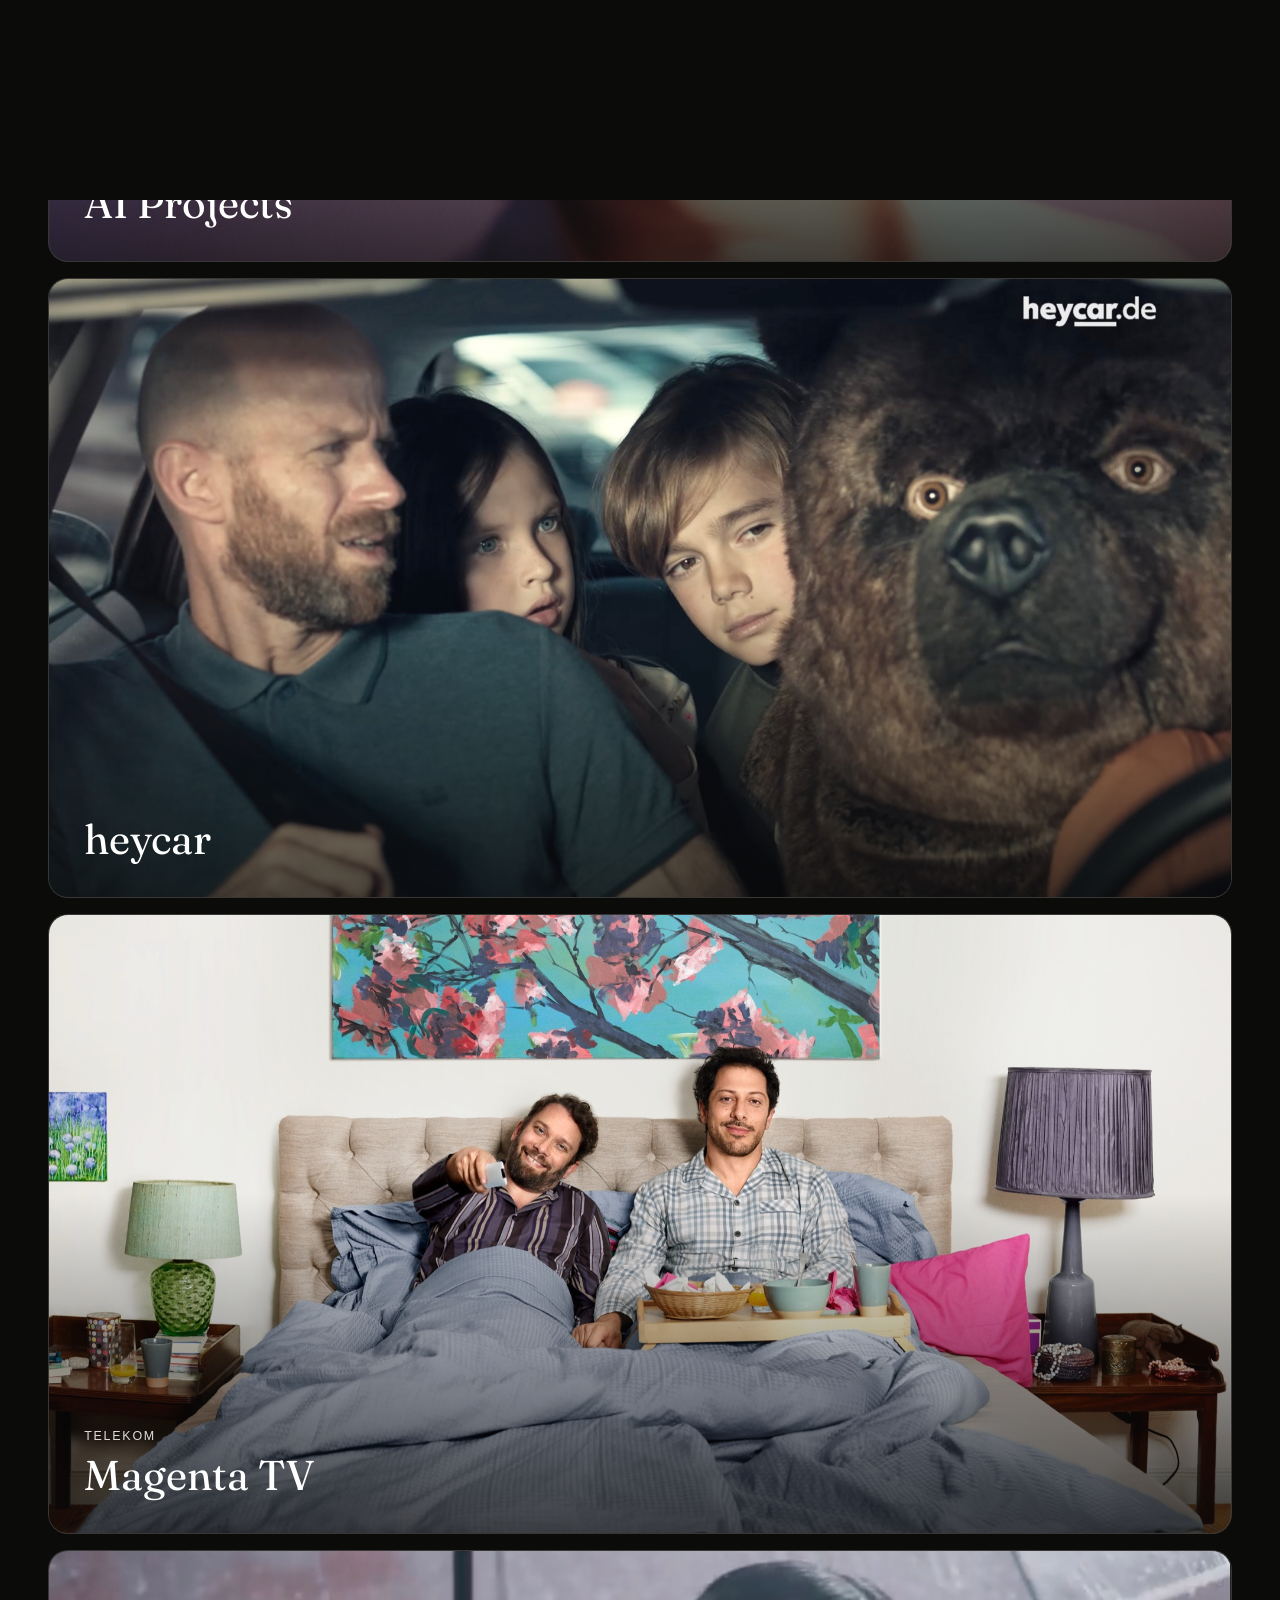
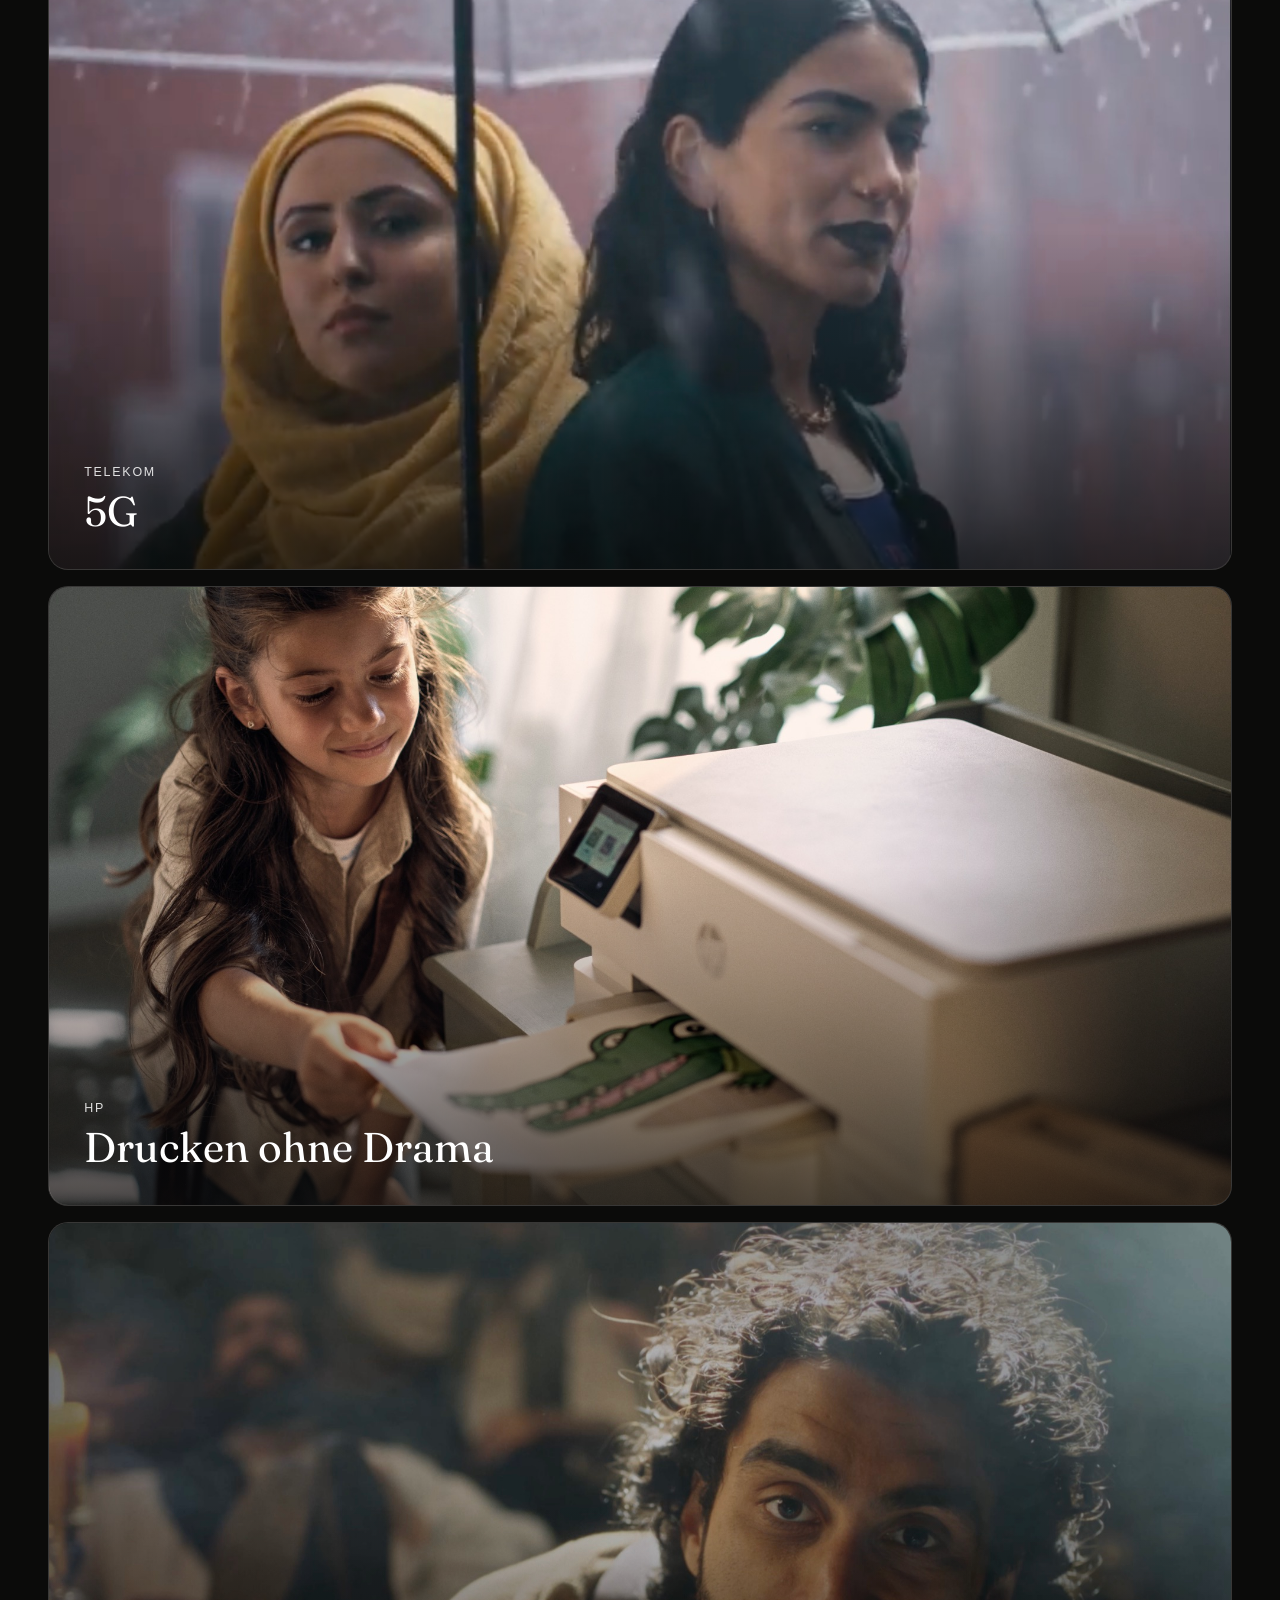
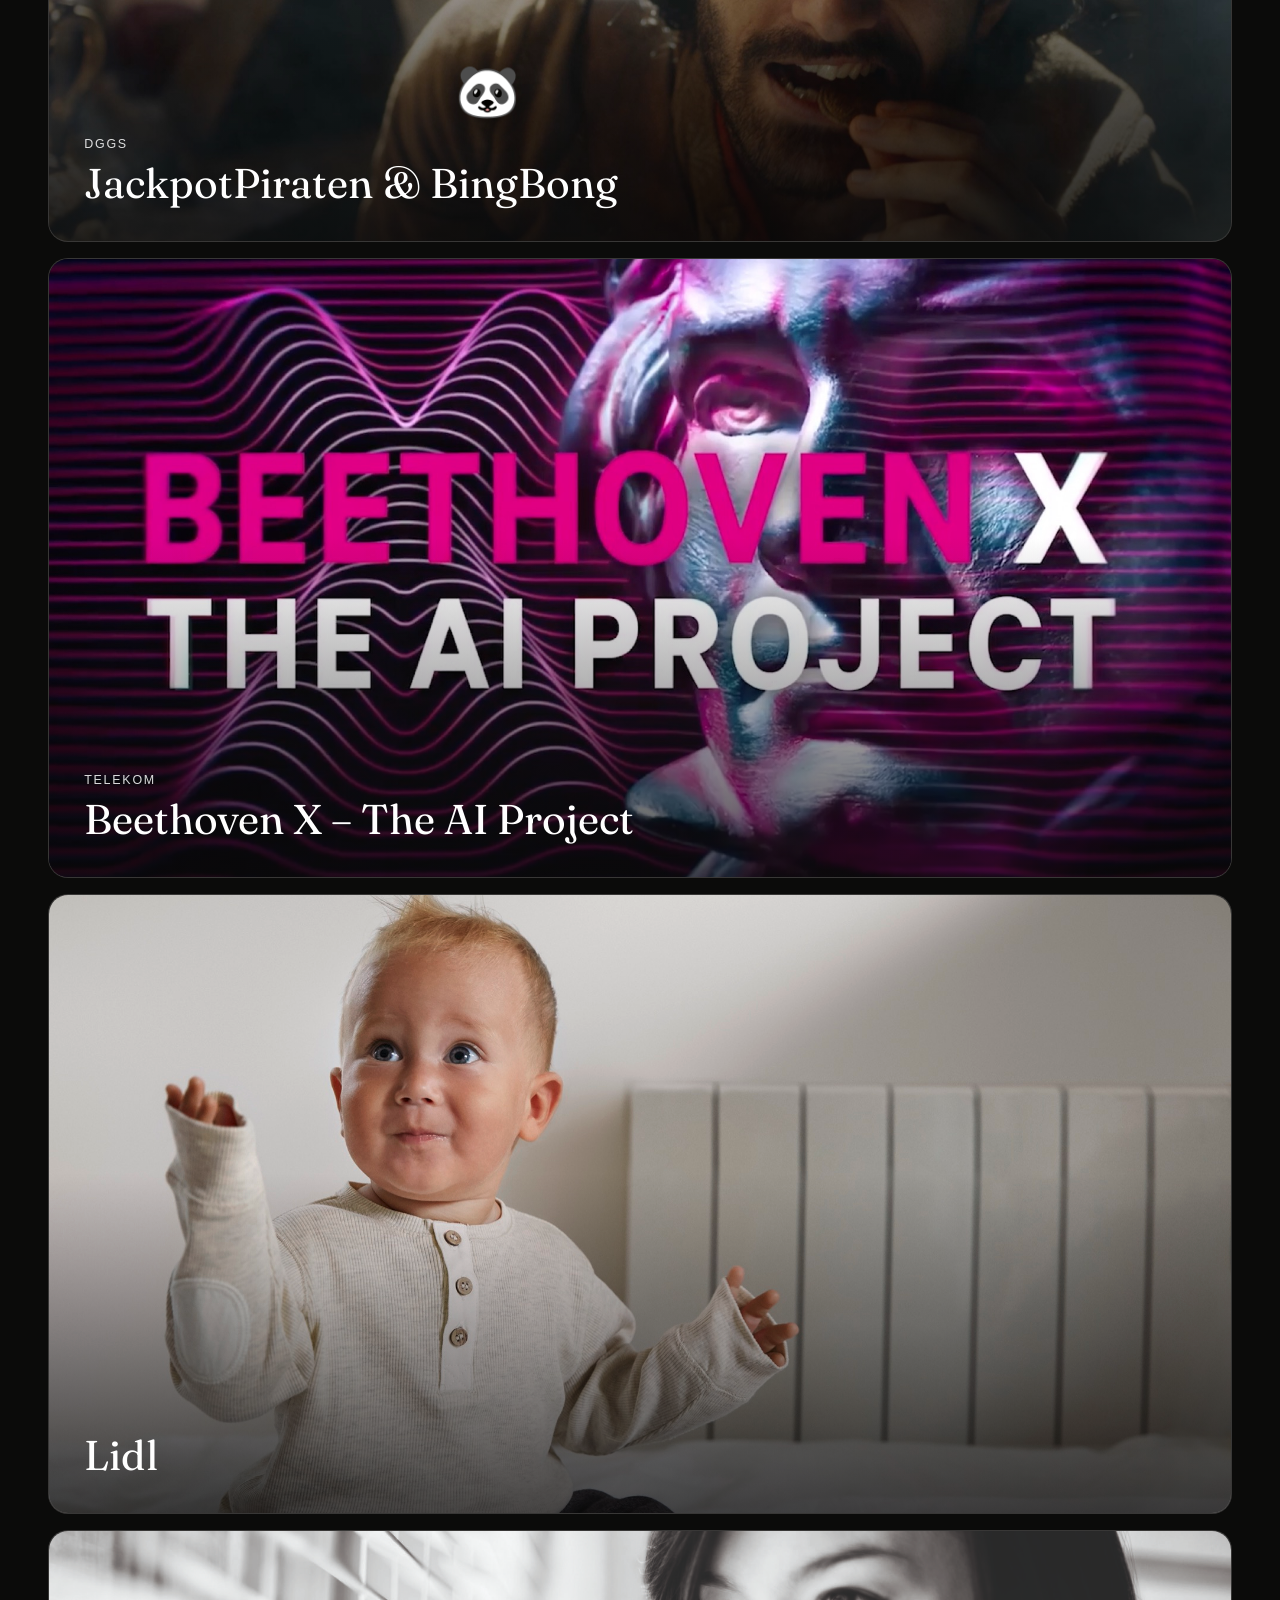
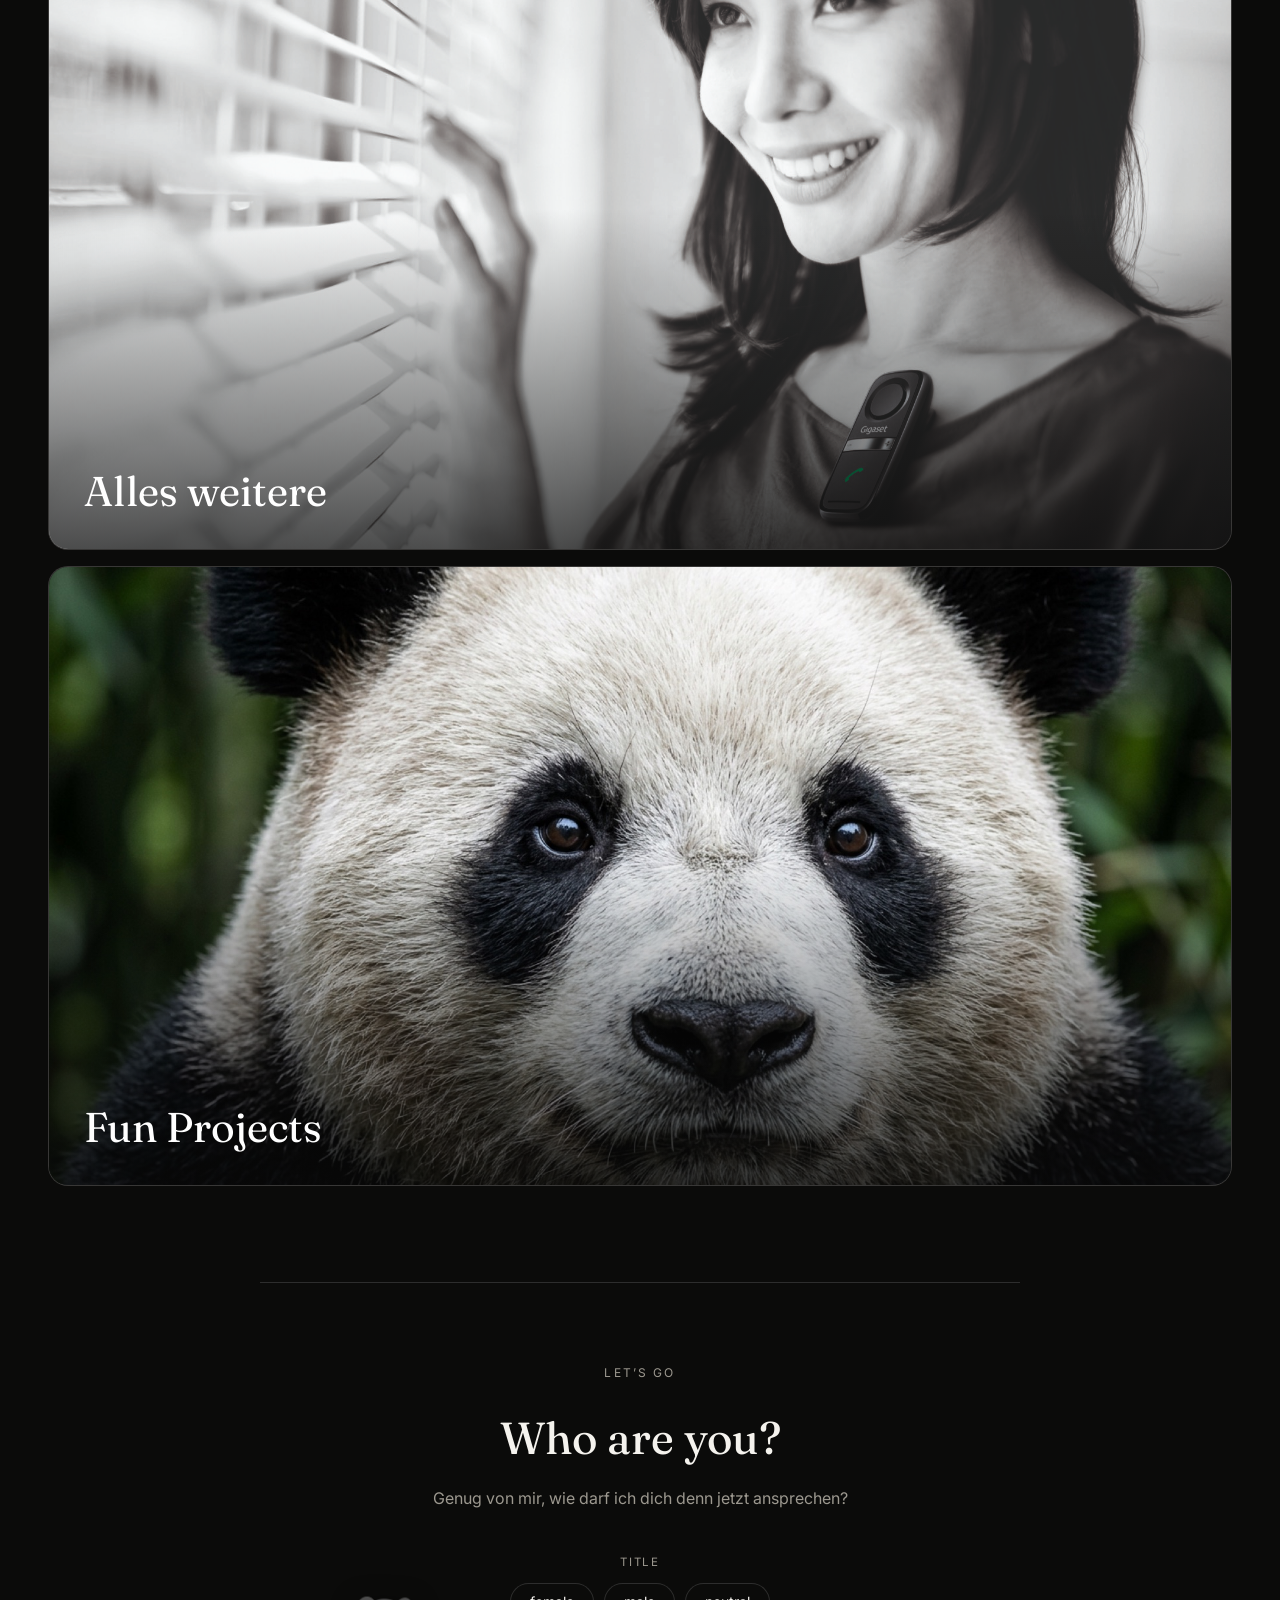
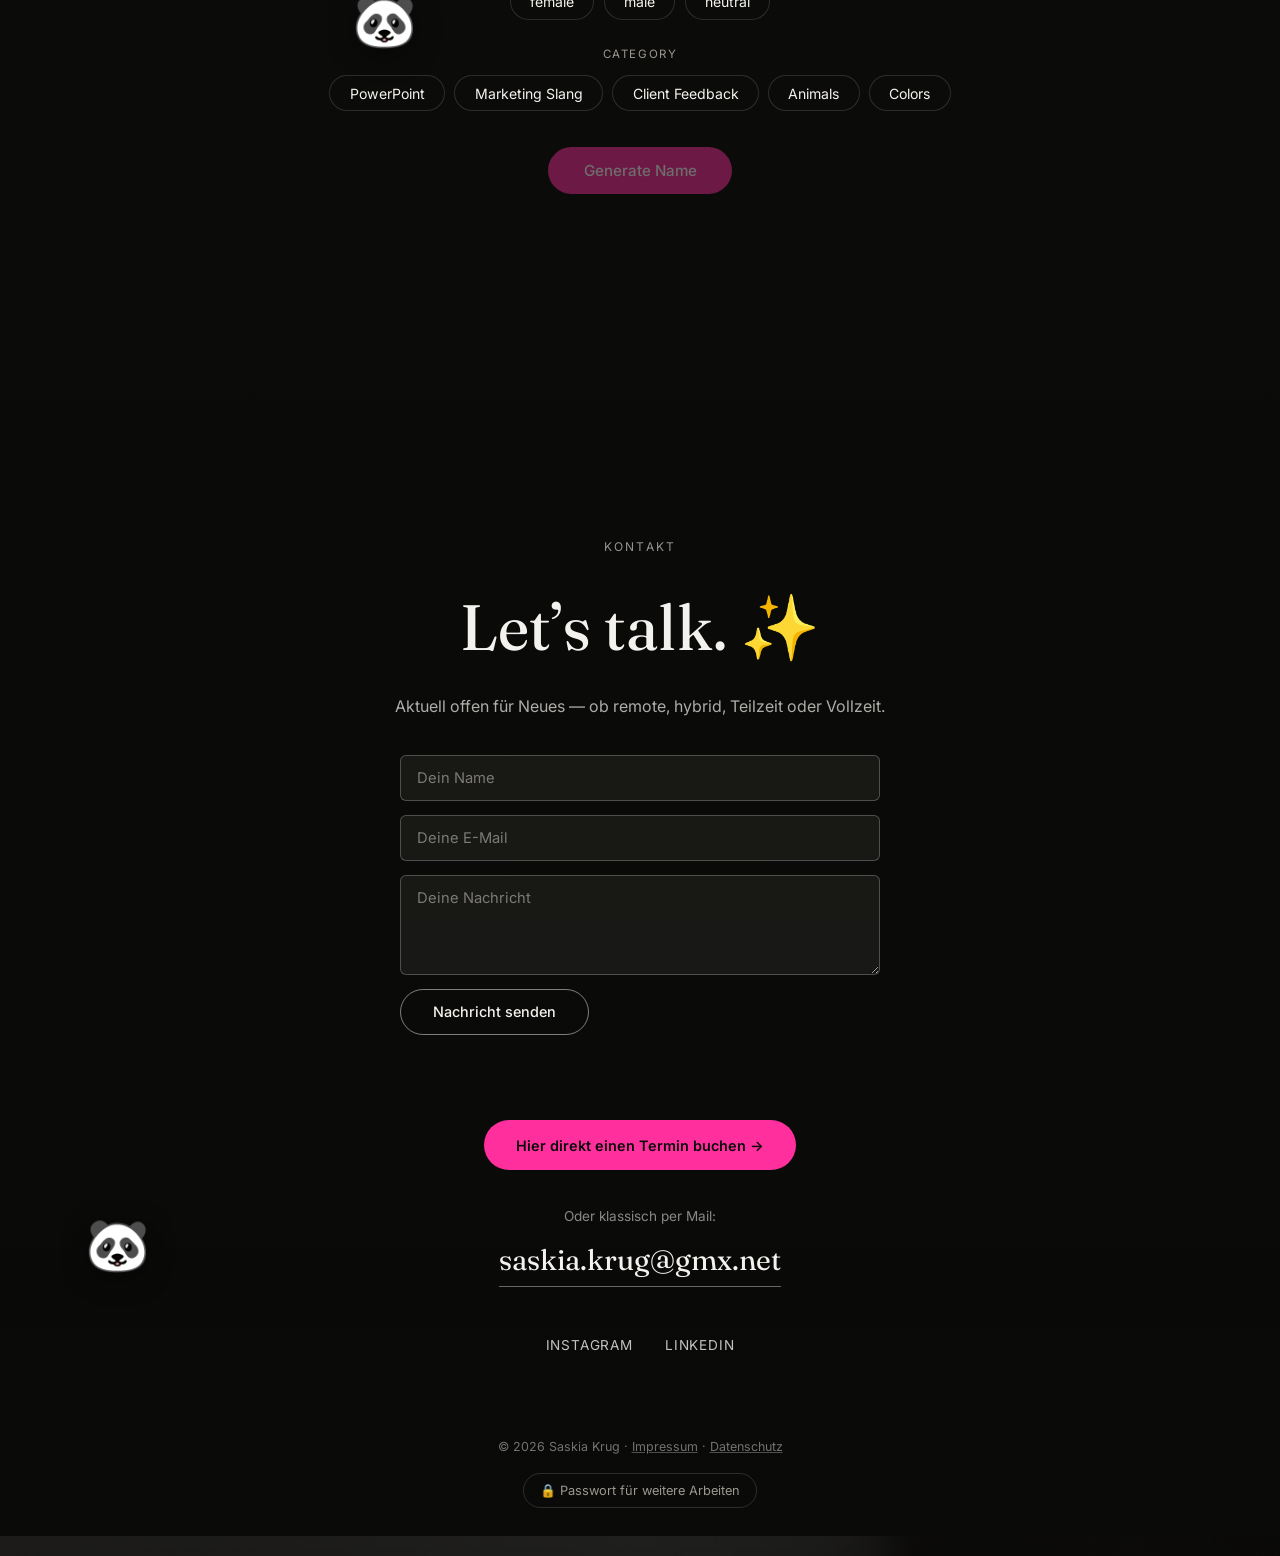
==== commit ffbd2c8c: "Scroll-Hinweis von ovalem Kreis zu filigranem animiertem Pfeil geändert Co-Authored-By: Claude Sonne" ====
--- a/index.html
+++ b/index.html
@@ -70,7 +70,7 @@
     <svg class="hero__sound-icon hero__sound-icon--on" viewBox="0 0 24 24" width="18" height="18" fill="none" stroke="currentColor" stroke-width="1.6"><path d="M4 9v6h4l5 4V5L8 9H4z"/><path d="M16.5 8.5a5 5 0 0 1 0 7"/><path d="M19 6a8.5 8.5 0 0 1 0 12"/></svg>
   </button>
   <button class="scroll-cue" data-scroll-to="#work" aria-label="Nach unten scrollen">
-    <span></span>
+    <svg viewBox="0 0 24 24" width="20" height="20" fill="none" stroke="currentColor" stroke-width="1.3" stroke-linecap="round" stroke-linejoin="round"><path d="M4 9l8 8 8-8"/></svg>
   </button>
 </section>
 
--- a/css/style.css
+++ b/css/style.css
@@ -189,20 +189,21 @@
 
 .scroll-cue{
   position:absolute; bottom:2.4rem; left:50%; transform:translateX(-50%);
-  z-index:2; width:26px; height:42px;
-  border:1.5px solid rgba(255,255,255,.75);
-  border-radius:14px;
-  background:transparent; cursor:pointer;
-}
-.scroll-cue span{
-  position:absolute; top:7px; left:50%; width:4px; height:8px;
-  margin-left:-2px; border-radius:2px; background:#fff;
-  animation:cue 1.8s ease infinite;
+  z-index:2;
+  padding:.4rem;
+  border:none; background:transparent; cursor:pointer;
+  color:rgba(255,255,255,.85);
+}
+.scroll-cue svg{
+  display:block;
+  animation:cue 1.8s ease-in-out infinite;
 }
 @keyframes cue{
-  0%{ transform:translateY(0); opacity:1; }
-  70%{ transform:translateY(12px); opacity:0; }
-  100%{ opacity:0; }
+  0%, 100%{ transform:translateY(0); opacity:.5; }
+  50%{ transform:translateY(7px); opacity:1; }
+}
+@media (prefers-reduced-motion:reduce){
+  .scroll-cue svg{ animation:none; }
 }
 
 .hero__sound{
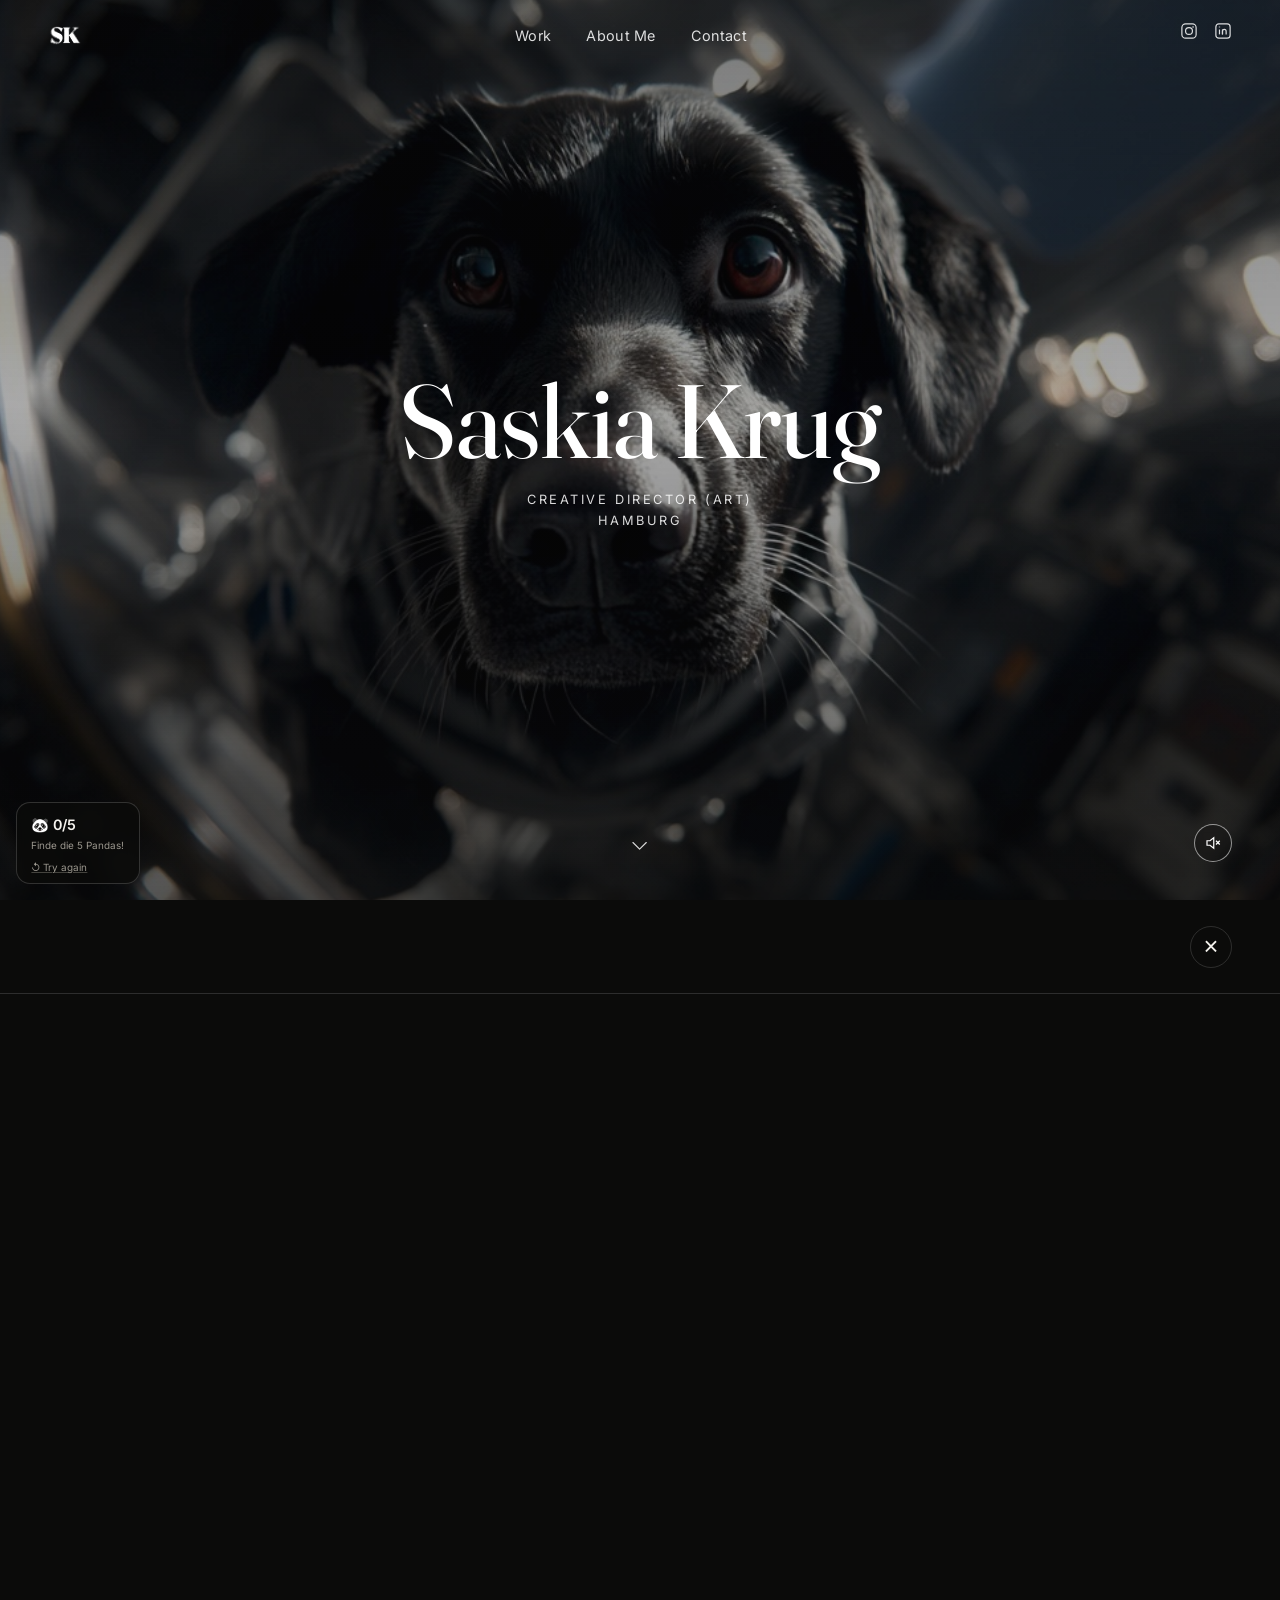
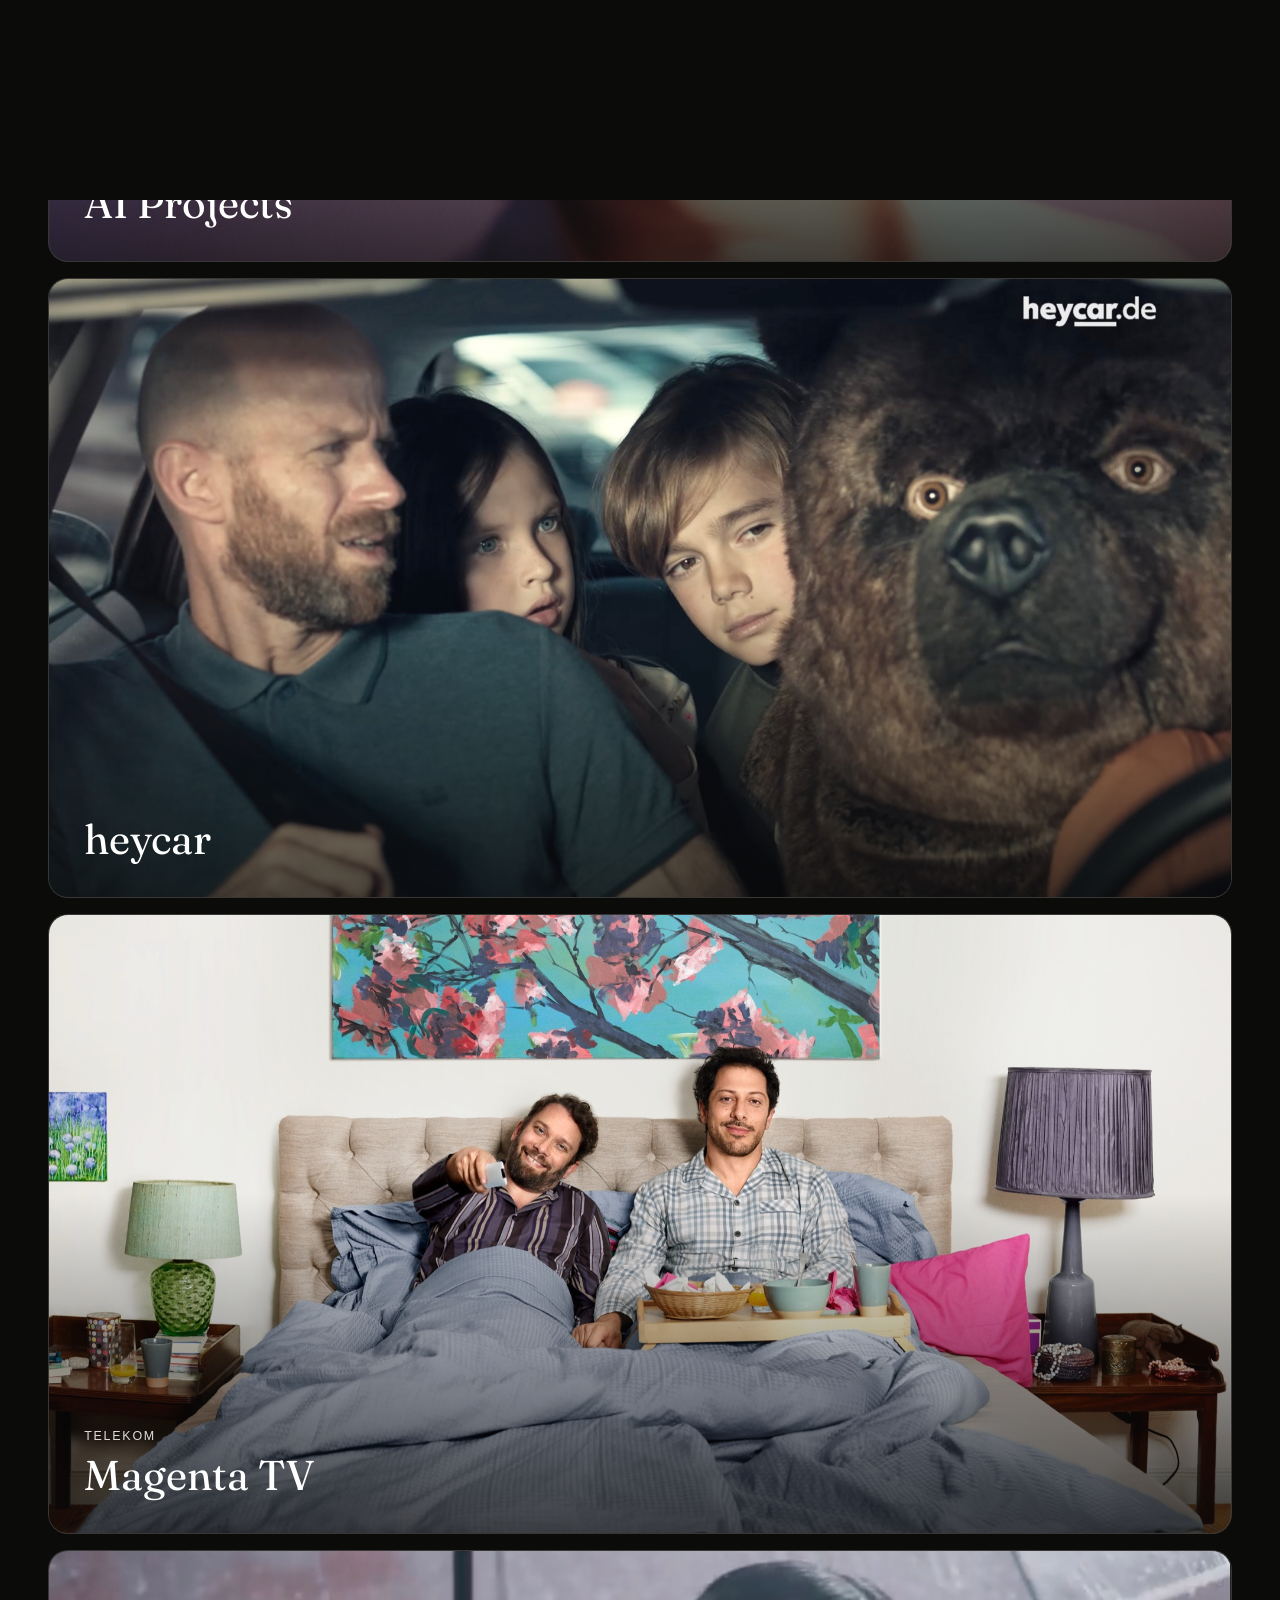
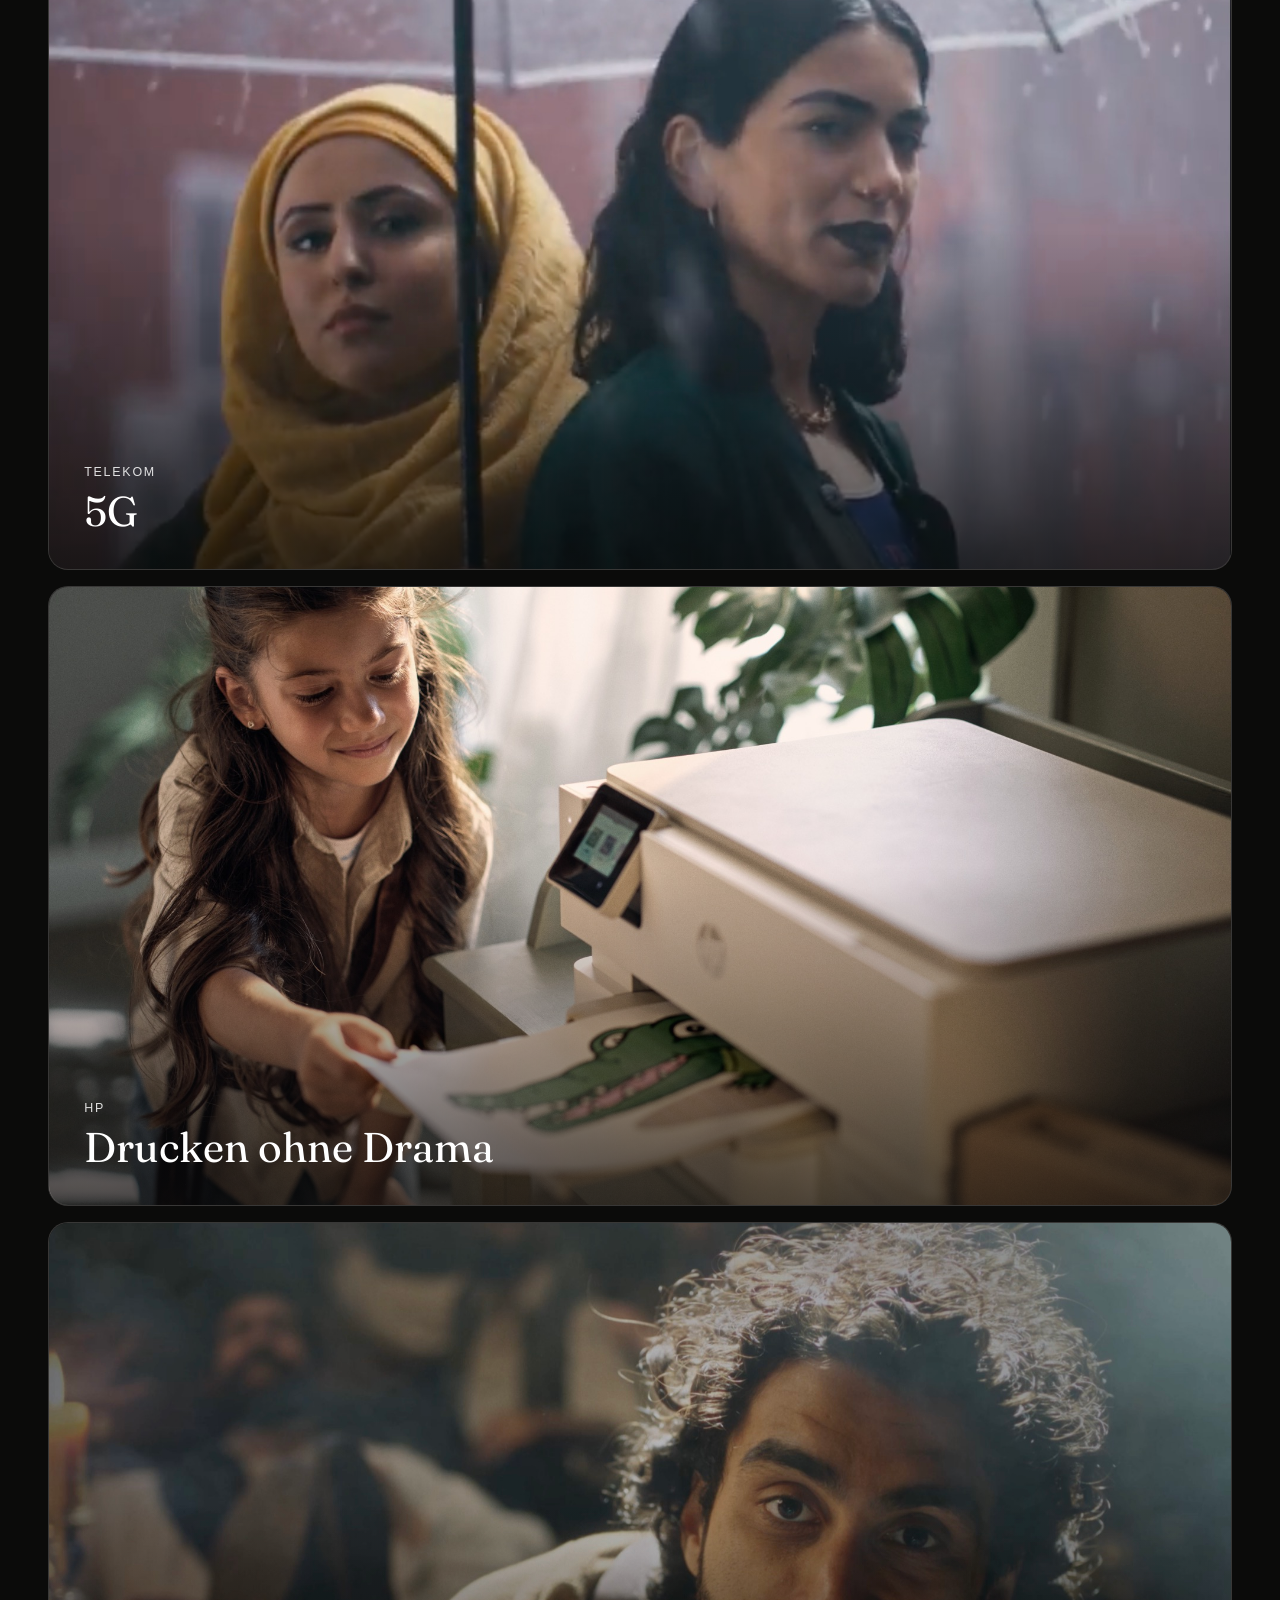
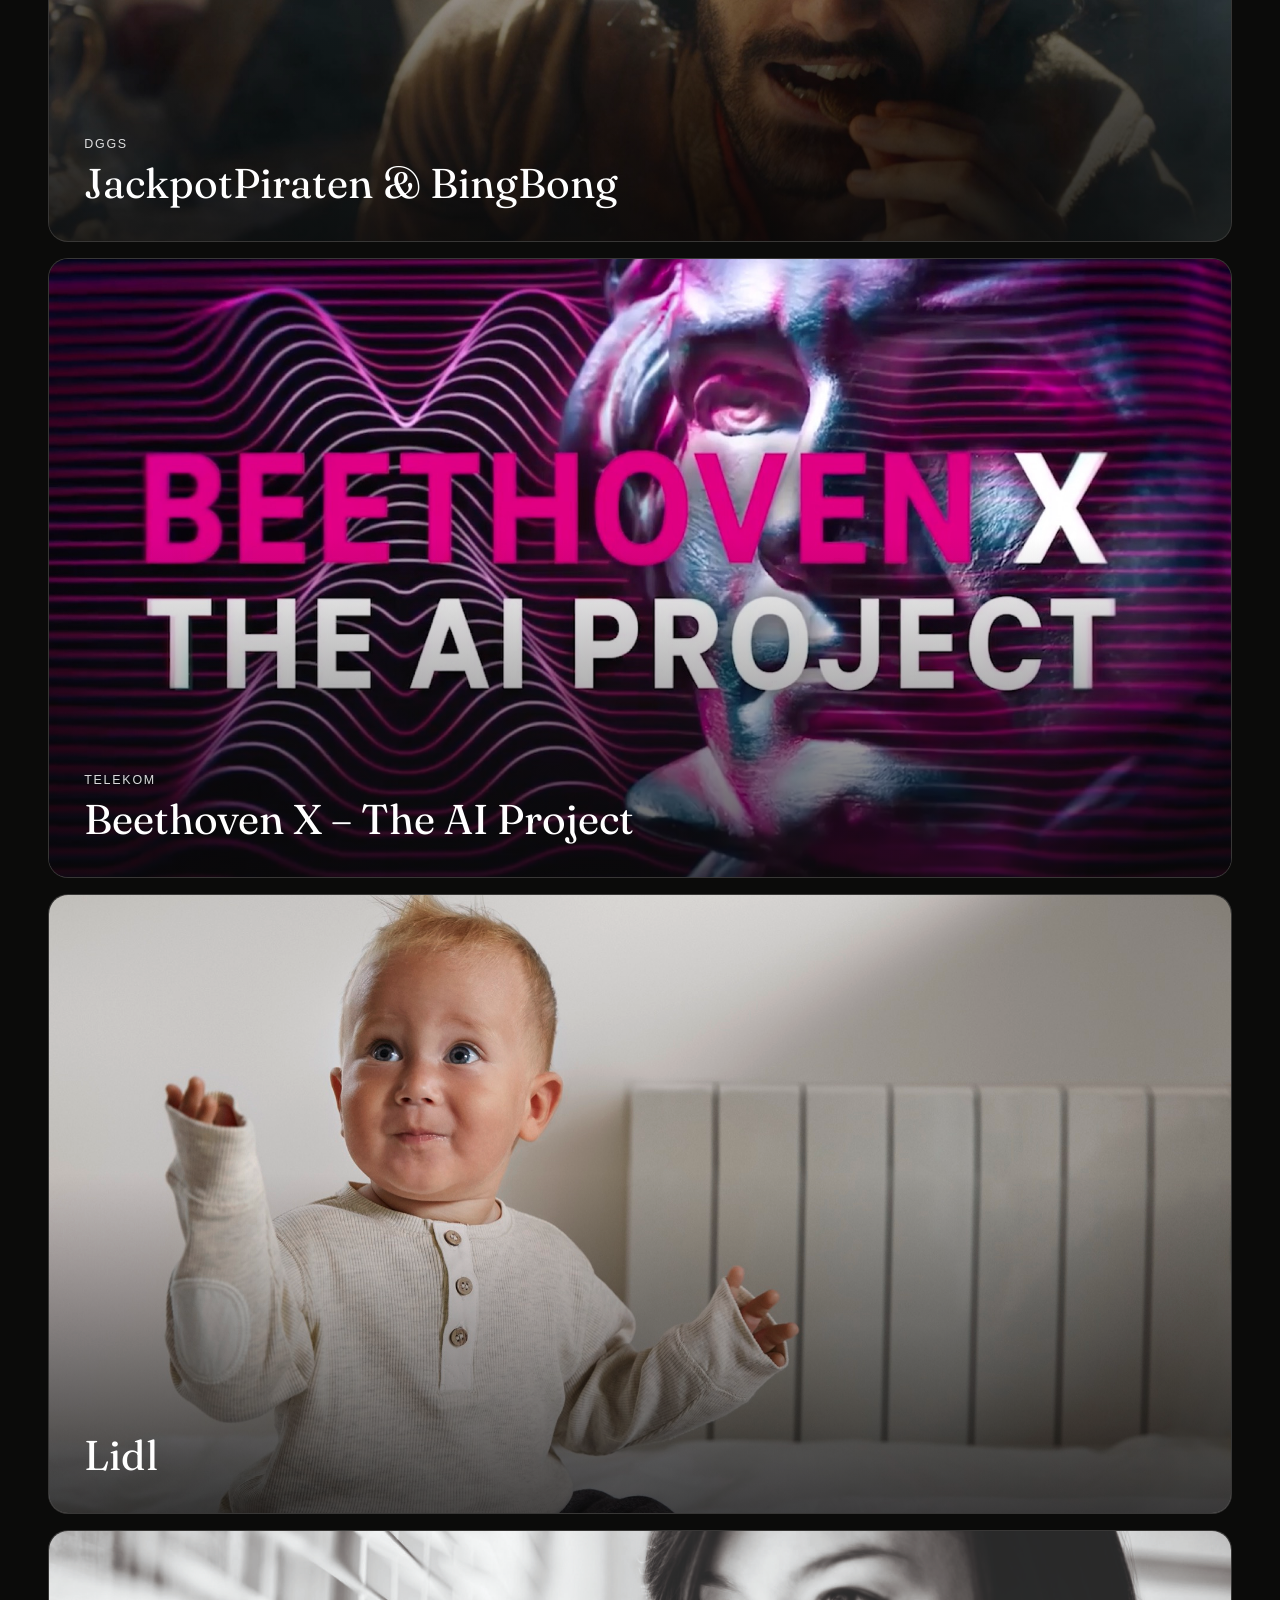
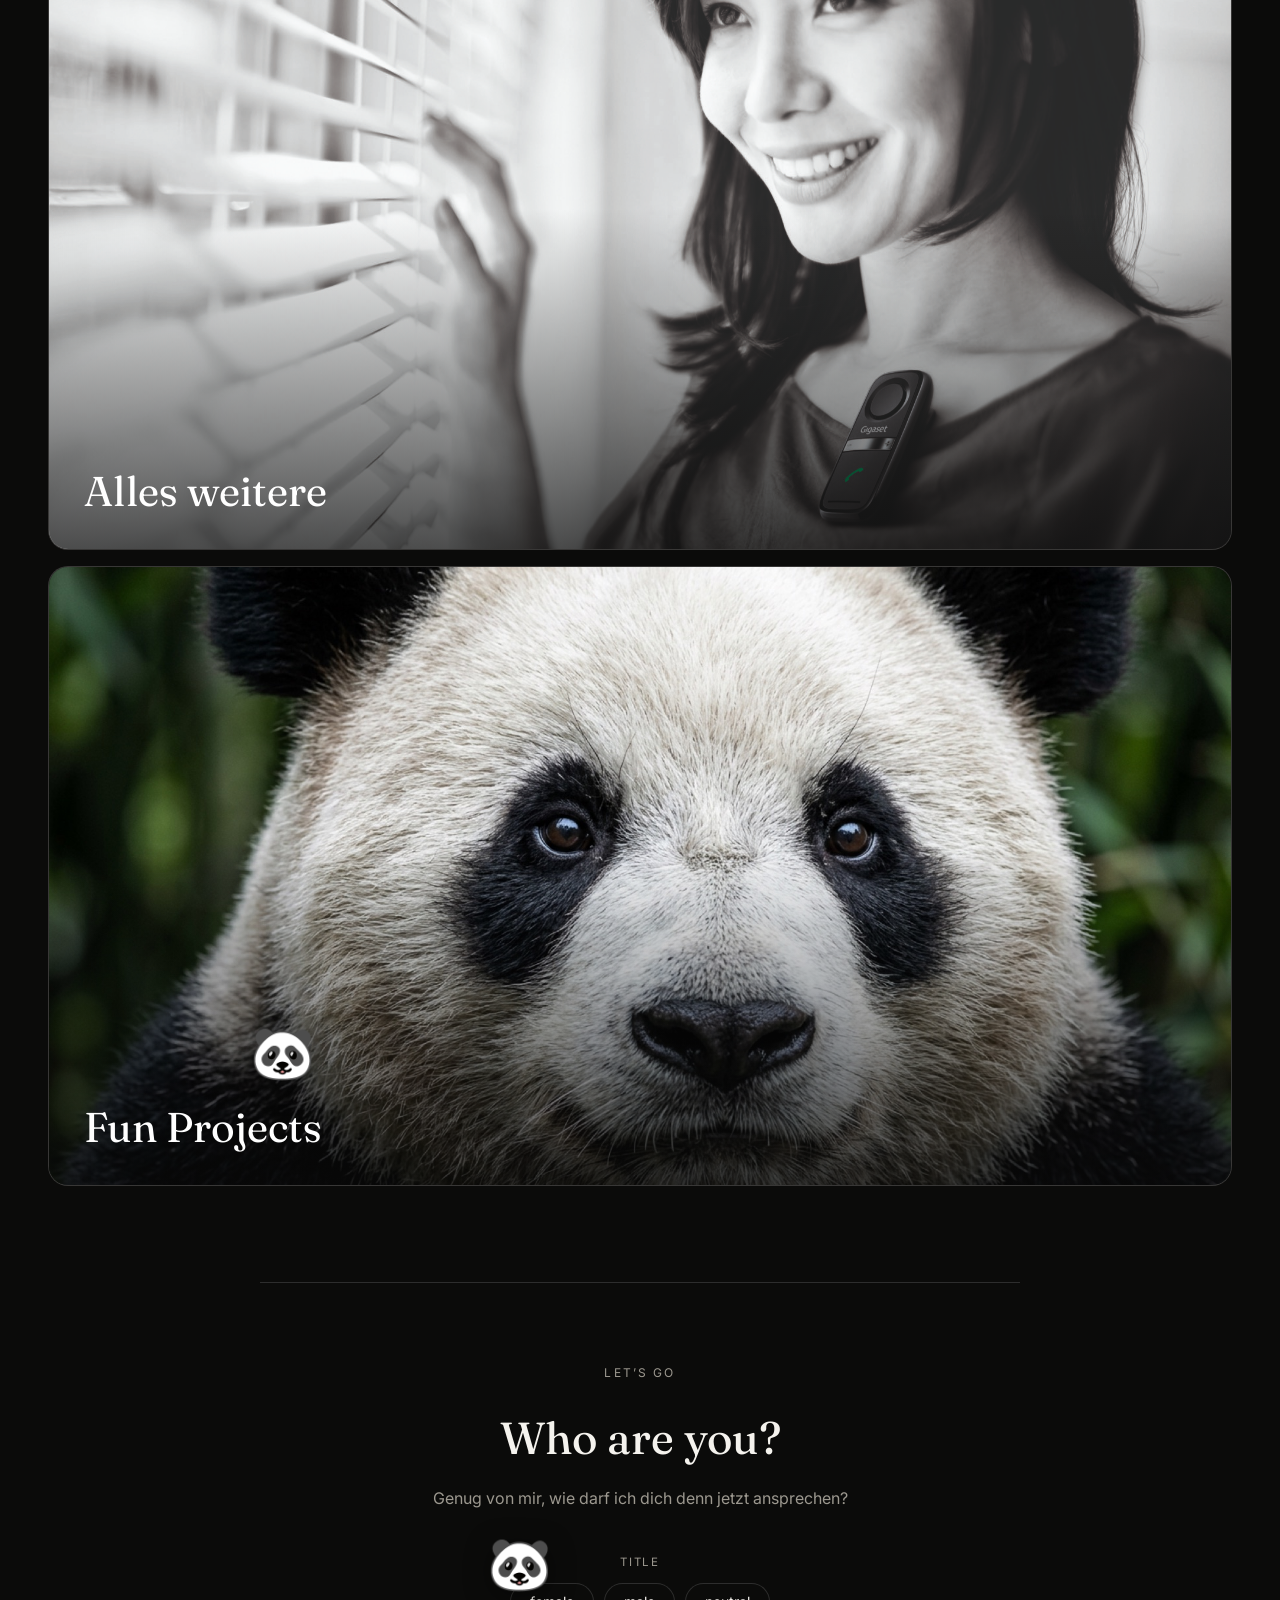
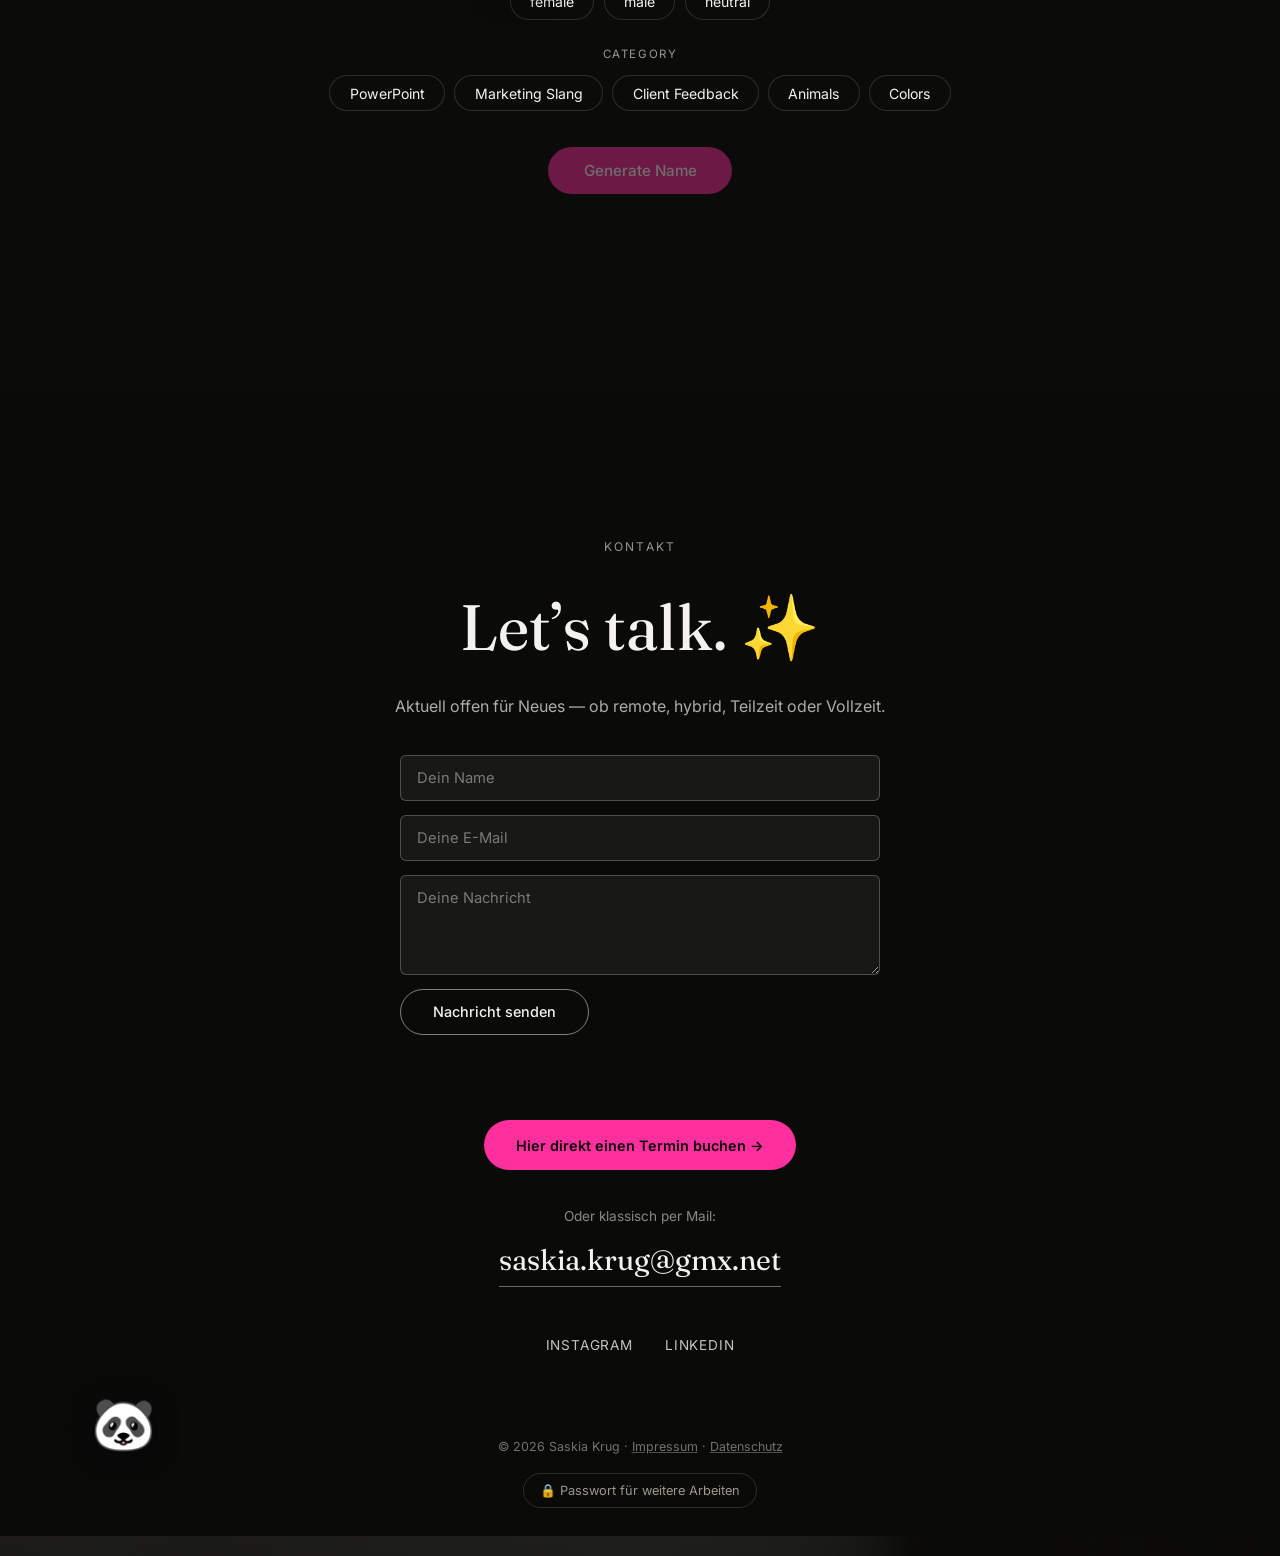
==== commit 9995b21a: "Revise About Me copy; fix browser back button leaving overlays/site - About Me: polish grammar (miss" ====
--- a/index.html
+++ b/index.html
@@ -192,9 +192,9 @@
       </div>
       <div class="about__text" data-reveal>
         <p class="about__lead">Ich bin Saskia, Kreative aus Hamburg und mittlerweile seit knapp 20 Jahren in der Werbewelt zuhause.</p>
-        <p>Ich hab vor 25 Jahren angefangen Kommunikationsdesign zu studieren, weil ich unbedingt nach England wollte! Meine Hamburger Uni hatte ein Partnerprogramm mit der Bucks New Uni in High Wycombe (da, wo Charlotte Roche herkommt) — gefühlt war es der einfachste Weg für mich, nach England zu ziehen. 😀 Den Abschluss habe ich an beiden Unis gemacht, danach bin ich noch 1 1/2 Jahre in London geblieben, um dann 2008 zurückzuziehen. Seitdem treibe ich mein Unwesen in der Hamburger Werbewelt.</p>
-        <p>Ich bin sehr visuell getrieben, mit einer Vorliebe dafür, zusammen im Team Kampagnen zu erarbeiten — ob Telekommunikation, Mode oder Technik, irgendwie findet sich immer was Spannendes. Besonders in der Welt der Produktionen fühle ich mich zuhause. Zuletzt habe ich mir bei Leagas Delaney den Spitznamen „Prompt Queen“ erarbeitet, da ich mich dort in die wilde KI-Welt eingearbeitet habe, um die Kampagnen visuell weiterzubringen.</p>
-        <p>Wie man an dieser Webseite sieht (oder auch nicht) probiere ich neuerdings auch mit Claude Code herum und habe große Lust, das bei meiner nächsten Station zu vertiefen. Ob Agentur- oder Kundenseite, Start-ups, Studios oder Produktionsfirmen — ich finde alles spannend und bin gespannt, wo die Reise als Nächstes hingeht.</p>
+        <p>Ich hab u.a. vor 25 Jahren angefangen, Kommunikationsdesign zu studieren, weil ich unbedingt nach England wollte! Meine Hamburger Uni hatte ein Partnerprogramm mit der Bucks New Uni in High Wycombe (da, wo Charlotte Roche herkommt) — gefühlt war es der einfachste Weg für mich, nach England zu ziehen. 😀 Den Abschluss habe ich an beiden Unis gemacht, danach bin ich noch 1 1/2 Jahre in London geblieben, um dann 2008 zurückzuziehen. Seitdem treibe ich mein Unwesen in der Hamburger Werbewelt.</p>
+        <p>Obwohl ich eigentlich gar kein CD werden wollte, hat mir an der Rolle vor allem die Teamführung zugesagt. Junge Kreative fachlich, aber auch persönlich weiterzuentwickeln, war der Part, der mir am meisten Spaß gemacht hat. Ansonsten bin ich sehr visuell getrieben und liebe es, neben der Konzeption auch Bildlooks zu entwickeln. Ob Telekommunikation, Mode oder Technik, irgendwie findet sich immer was Spannendes. Besonders in der Welt der Produktionen fühle ich mich zuhause. Zuletzt habe ich mir bei Leagas Delaney den Spitznamen „Prompt Queen“ erarbeitet, da ich mich dort in die wilde KI-Welt eingearbeitet habe, um insbesondere die Bildlooks aufs nächste Level zu bringen.</p>
+        <p>Wie man an dieser Webseite sieht (oder auch nicht), probiere ich neuerdings auch mit Claude Code herum und habe große Lust, das bei meiner nächsten Station zu vertiefen. Ob Agentur- oder Kundenseite, Start-ups, Studios oder Produktionsfirmen — ich finde alles spannend und bin gespannt, wo die Reise als Nächstes hingeht.</p>
 
         <div class="stats">
           <div class="stats__item"><span>~20</span>Jahre Erfahrung</div>
--- a/css/style.css
+++ b/css/style.css
@@ -353,6 +353,25 @@
   color:#fff;
   text-align:left;
 }
+.work__tile__badge{
+  position:absolute; z-index:2; top:1.4rem; left:1.4rem;
+  transform:rotate(-6deg);
+  background:#fff; color:#0b0b0a;
+  font-family:var(--sans); font-weight:600; font-size:.72rem; letter-spacing:.01em;
+  line-height:1.25; text-align:center;
+  padding:.55rem .8rem;
+  border-radius:10px;
+  max-width:9.5rem;
+  box-shadow:0 6px 16px rgba(0,0,0,.35);
+}
+.work__tile__face-emoji{
+  position:absolute; z-index:2;
+  transform:translate(-50%,-50%);
+  font-size:clamp(2.4rem, 7vw, 4.2rem);
+  line-height:1;
+  filter:drop-shadow(0 4px 10px rgba(0,0,0,.5));
+  pointer-events:none;
+}
 .work__tile__client{
   font-size:.78rem; letter-spacing:.14em; text-transform:uppercase; opacity:.85;
   margin-bottom:.4rem;
@@ -683,6 +702,16 @@
   max-width:1000px; margin:0 auto;
   padding:2.4rem clamp(1.2rem,4vw,3rem) 7rem;
 }
+.case__note{ max-width:62ch; margin-bottom:2.2rem; }
+.case__note-heading{
+  font-family:var(--serif); font-weight:520;
+  font-size:clamp(1.3rem,2.2vw,1.7rem);
+  color:var(--ink);
+  margin-bottom:.6rem;
+}
+.case__note-text{
+  font-size:1rem; line-height:1.6; color:var(--ink-soft);
+}
 .case__intro-headline{
   max-width:62ch;
   font-family:var(--serif); font-weight:520;
@@ -723,6 +752,76 @@
 .case__media-item video{
   width:100%; max-height:70vh; border-radius:12px;
   display:block; background:#0a0a09;
+}
+
+/* ---------- Smartphone-Rahmen für 9:16-Videos ---------- */
+.case__media-item--phone-video{ grid-column:1 / -1; display:flex; justify-content:center; }
+.phone-frame{
+  position:relative;
+  width:min(280px, 78vw);
+  aspect-ratio:9/17;
+  padding:.85rem;
+  background:#161616;
+  border:1px solid rgba(255,255,255,.12);
+  border-radius:3rem;
+  box-shadow:0 24px 60px rgba(0,0,0,.5), inset 0 0 0 1px rgba(255,255,255,.05);
+  overflow:hidden;
+}
+.phone-frame__notch{
+  position:absolute; z-index:2; top:1.2rem; left:50%;
+  transform:translateX(-50%);
+  width:30%; height:1.05rem;
+  background:#161616;
+  border-radius:1rem;
+}
+.phone-frame__home{
+  position:absolute; z-index:2; bottom:.6rem; left:50%;
+  transform:translateX(-50%);
+  width:26%; height:.28rem;
+  background:rgba(255,255,255,.4);
+  border-radius:1rem;
+}
+.phone-frame__video{
+  width:100%; height:100%;
+  object-fit:cover;
+  object-position:center 30%;
+  border-radius:2.15rem;
+  display:block;
+  background:#000;
+}
+
+/* ---------- Social-Media-Post-Rahmen für 1:1-Videos ---------- */
+.case__media-item--feed-video{ grid-column:1 / -1; display:flex; justify-content:center; }
+.feed-frame{
+  width:min(340px, 90vw);
+  background:#161616;
+  border:1px solid rgba(255,255,255,.12);
+  border-radius:1.1rem;
+  overflow:hidden;
+  box-shadow:0 24px 60px rgba(0,0,0,.5);
+}
+.feed-frame__header{
+  display:flex; align-items:center; gap:.65rem;
+  padding:.85rem 1rem;
+}
+.feed-frame__avatar{
+  width:2.1rem; height:2.1rem; border-radius:50%;
+  background:linear-gradient(135deg, var(--neon-pink), var(--neon-green));
+  flex-shrink:0;
+}
+.feed-frame__lines{ flex:1; display:flex; flex-direction:column; gap:.4rem; }
+.feed-frame__line{ height:.5rem; border-radius:1rem; background:rgba(255,255,255,.18); }
+.feed-frame__line--short{ width:38%; }
+.feed-frame__line--long{ width:65%; }
+.feed-frame__dots{ color:rgba(255,255,255,.4); font-size:1.3rem; line-height:1; }
+.feed-frame__video{
+  width:100%; aspect-ratio:1/1;
+  object-fit:cover; display:block; background:#000;
+}
+.feed-frame__actions{
+  display:flex; gap:1.1rem;
+  padding:.9rem 1rem;
+  color:rgba(255,255,255,.7);
 }
 .case__media-item audio{
   width:100%;
--- a/css/panda-hunt.css
+++ b/css/panda-hunt.css
@@ -18,6 +18,18 @@
 @keyframes pandaBob{
   0%, 100%{ transform:translateY(0); }
   50%{ transform:translateY(-8px); }
+}
+
+.panda-hunt-fly{
+  position:fixed; z-index:560;
+  font-size:26px; line-height:1;
+  pointer-events:none;
+  animation:pandaFlyOut .7s ease-out forwards;
+}
+@keyframes pandaFlyOut{
+  0%{ transform:translate(0, 0) scale(1) rotate(0deg); opacity:1; }
+  55%{ opacity:1; }
+  100%{ transform:translate(var(--fly-x), var(--fly-y)) scale(.35) rotate(200deg); opacity:0; }
 }
 
 .panda-hunt-badge{
